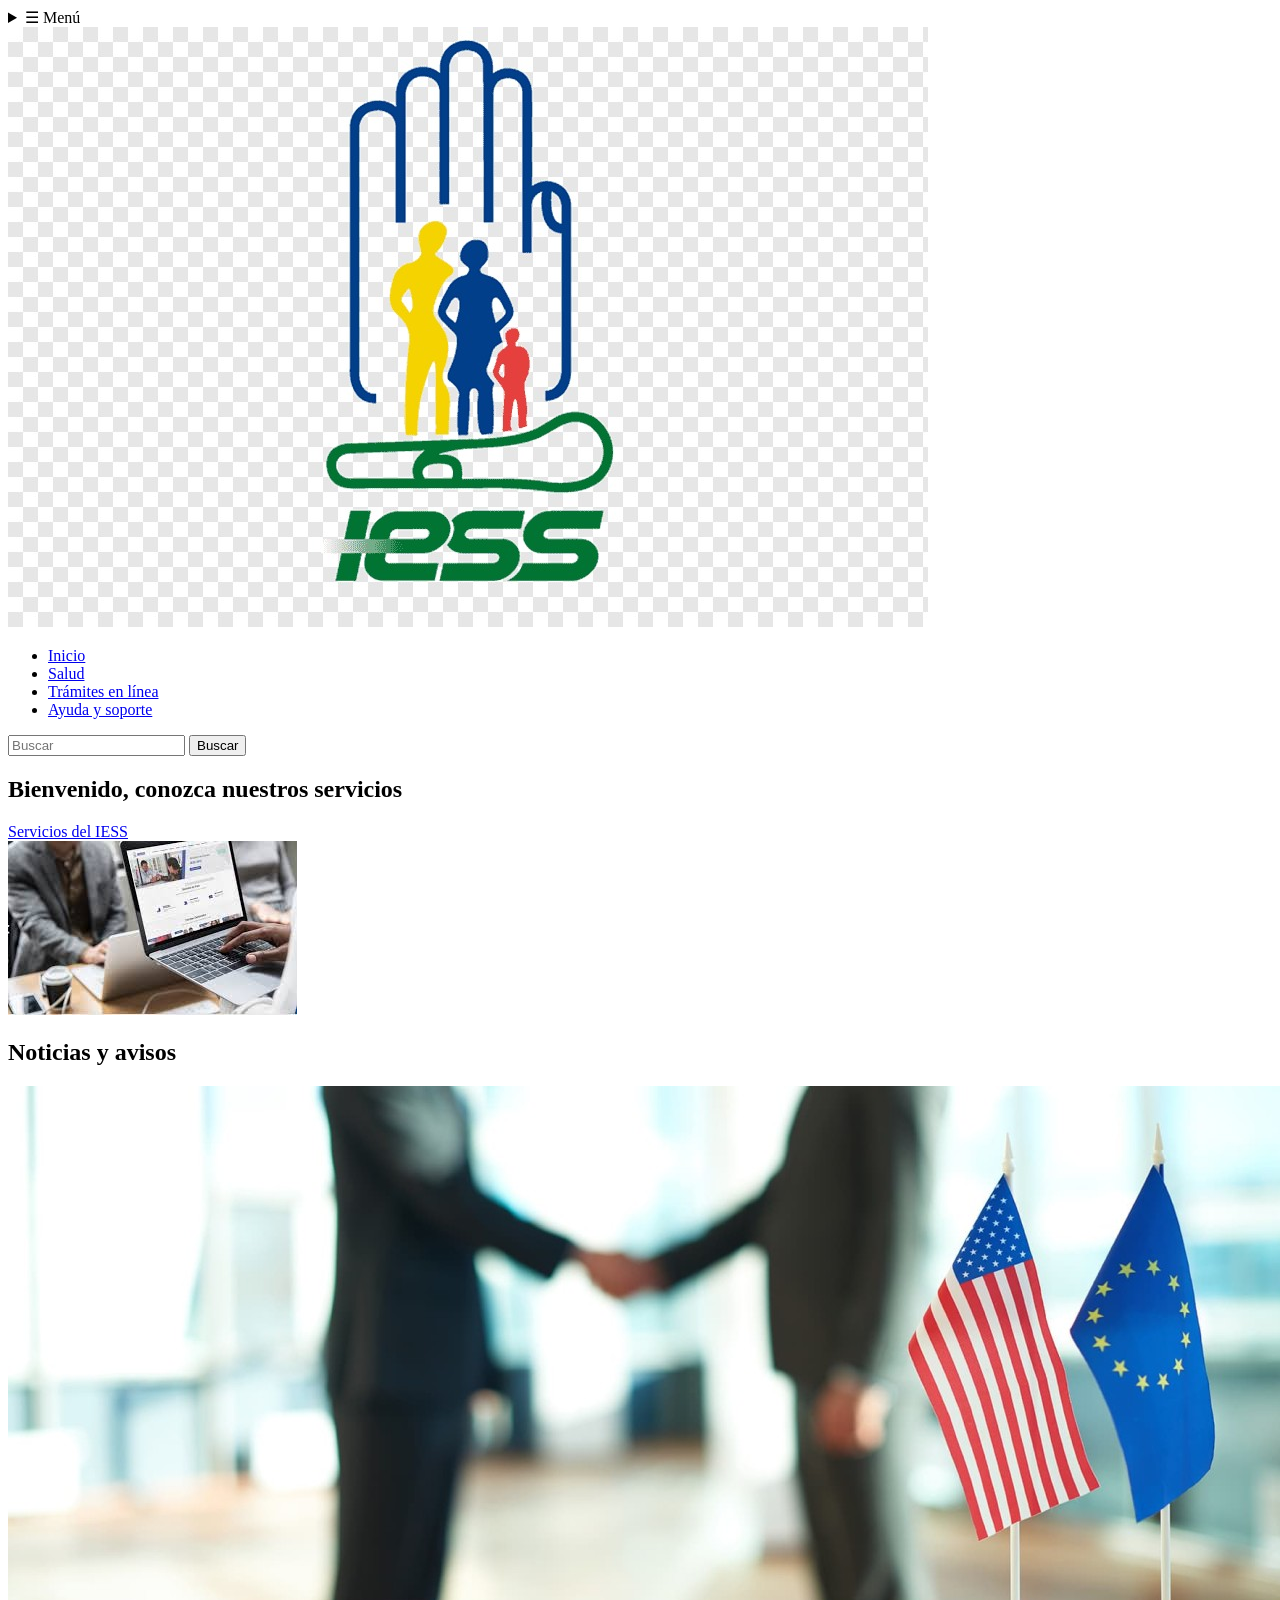
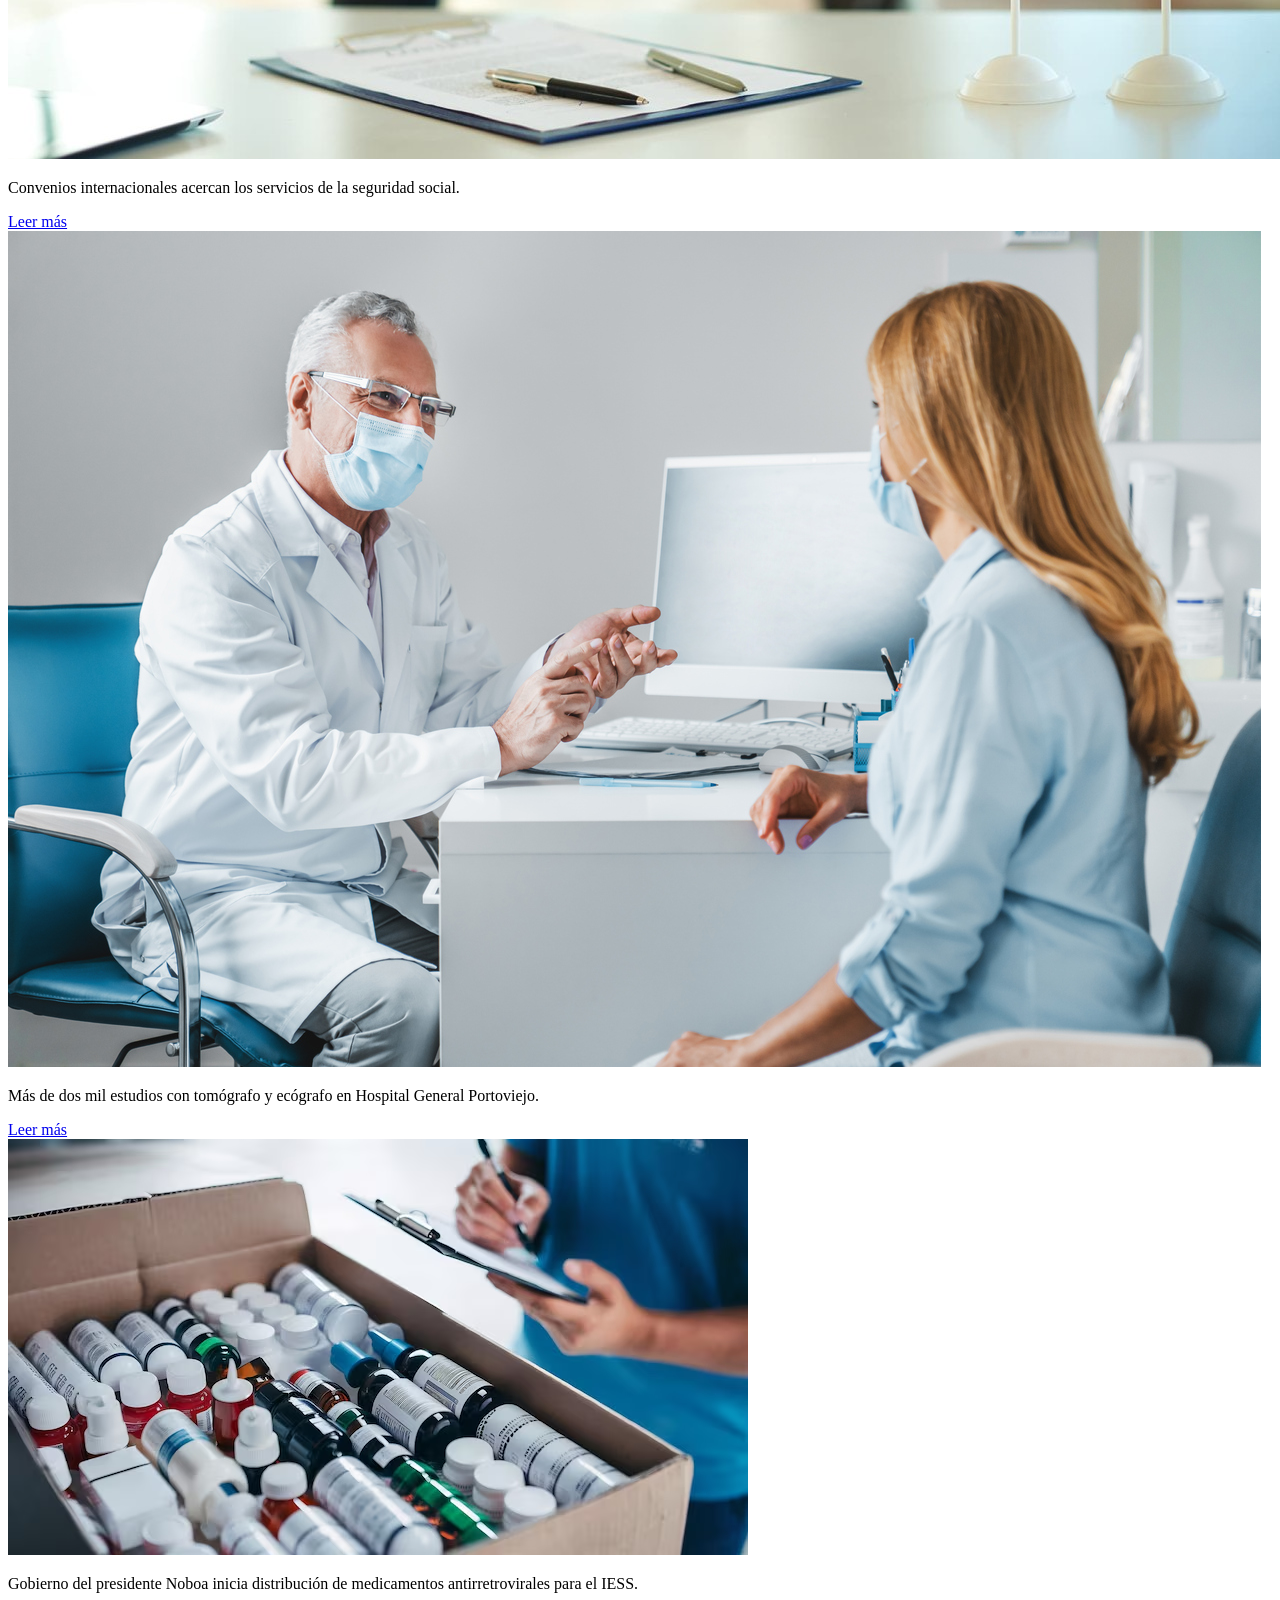
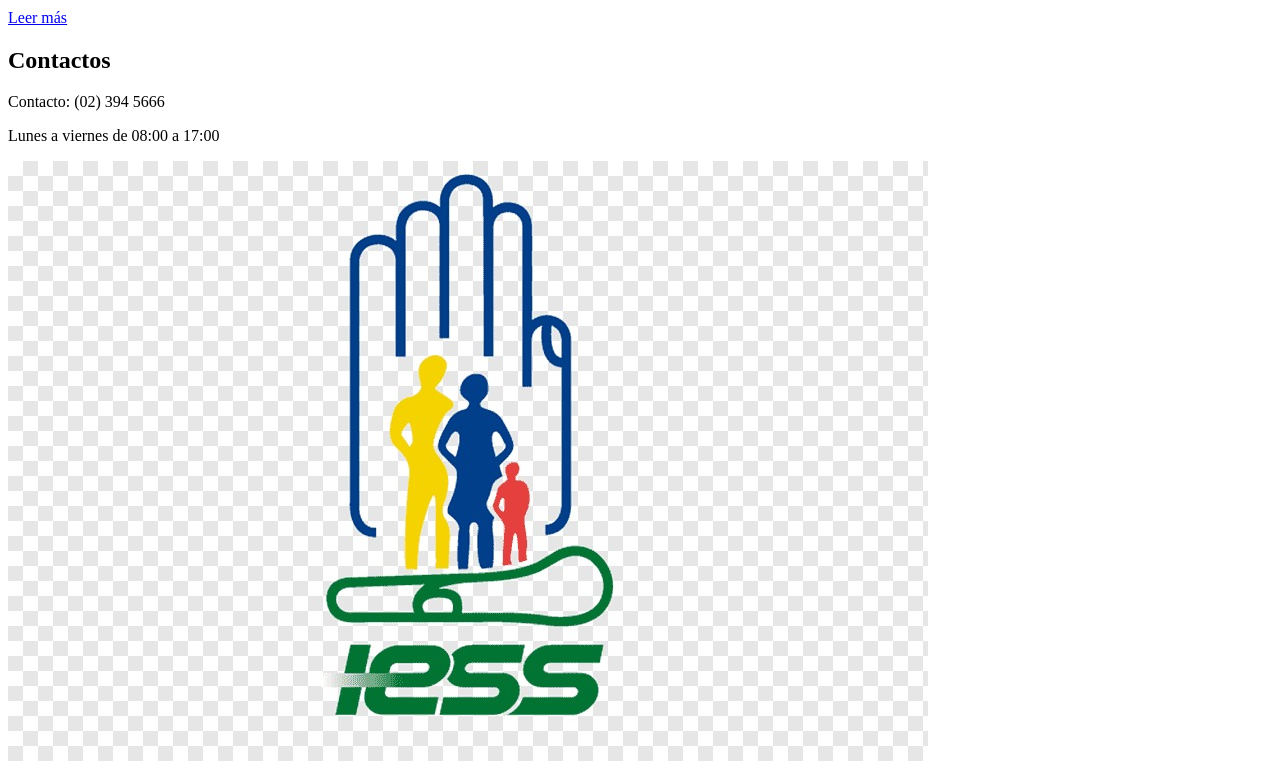
==== index.html @ 2da96fbd "Creación y cambio de nombre de la página salud Se completo la creación de la página de salud y adici" ====
<!DOCTYPE html>
<html lang="es">
<head>
  <meta charset="UTF-8">
  <title>Página de Inicio - IESS</title>
</head>
<body>

  <header>

    <details>
      <summary>☰ Menú</summary>
      <nav>
        <ul>
          <li><a href="./pages/afiliados.html">Afiliados</a></li>
          <li><a href="./pages/pensionistas.html">Pensionistas</a></li>
          <li><a href="./pages/empleadores.html">Empleadores</a></li>
          <li><a href="./pages/atencion-ciudadana.html">Atención ciudadana</a></li>
          <li><a href="./pages/noticias-y-avisos.html">Noticias y avisos</a></li>
          <li><a href="./pages/consultas.html">Consultas</a></li>
          <li><a href="./pages/contacto.html">Contacto</a></li>
        </ul>
      </nav>
    </details>

    <img src="./img/05_logo.jpeg" alt="Logo IESS">

    <nav>
      <ul>
        <li><a href="./index.html">Inicio</a></li>
        <li><a href="./pages/marielenavasquez-salud.html">Salud</a></li>
        <li><a href="./pages/tramites-en-linea.html">Trámites en línea</a></li>
        <li><a href="./pages/ayuda-y-soporte.html">Ayuda y soporte</a></li>
      </ul>
    </nav>

    <form action="#" method="get">
      <input type="search" placeholder="Buscar">
      <button type="submit">Buscar</button>
    </form>

  </header>

  <main>

    <section>
      <div>
        <h1>Bienvenido, conozca nuestros servicios</h1>
        <a href="#">Servicios del IESS</a>
      </div>

      <div>
        <img src="./img/01_banner_principal.jpeg"
             alt="Persona utilizando laptop para servicios en línea">
      </div>
    </section>

    <section>

      <h2>Noticias y avisos</h2>

      <article>
        <img src="./img/02_noticia_convenios.jpeg"
             alt="Convenios internacionales">

        <p>
          Convenios internacionales acercan los servicios de la seguridad social.
        </p>

        <a href="#">Leer más</a>
      </article>

      <article>
        <img src="./img/03_noticia_hospital.jpeg"
             alt="Estudios con tomógrafo y ecógrafo en Hospital General Portoviejo">

        <p>
          Más de dos mil estudios con tomógrafo y ecógrafo en Hospital General Portoviejo.
        </p>

        <a href="#">Leer más</a>
      </article>

      <article>
        <img src="./img/04_noticia_medicamentos.avif"
             alt="Distribución de medicamentos antirretrovirales">

        <p>
          Gobierno del presidente Noboa inicia distribución de medicamentos antirretrovirales para el IESS.
        </p>

        <a href="#">Leer más</a>
      </article>

    </section>

    <section>

      <h2>Contactos</h2>

      <div>
        <p>Contacto: (02) 394 5666</p>
        <p>Lunes a viernes de 08:00 a 17:00</p>
      </div>

    </section>

  </main>

  <footer>

    <img src="./img/05_logo.jpeg" alt="Logo IESS">

  </footer>

</body>
</html>
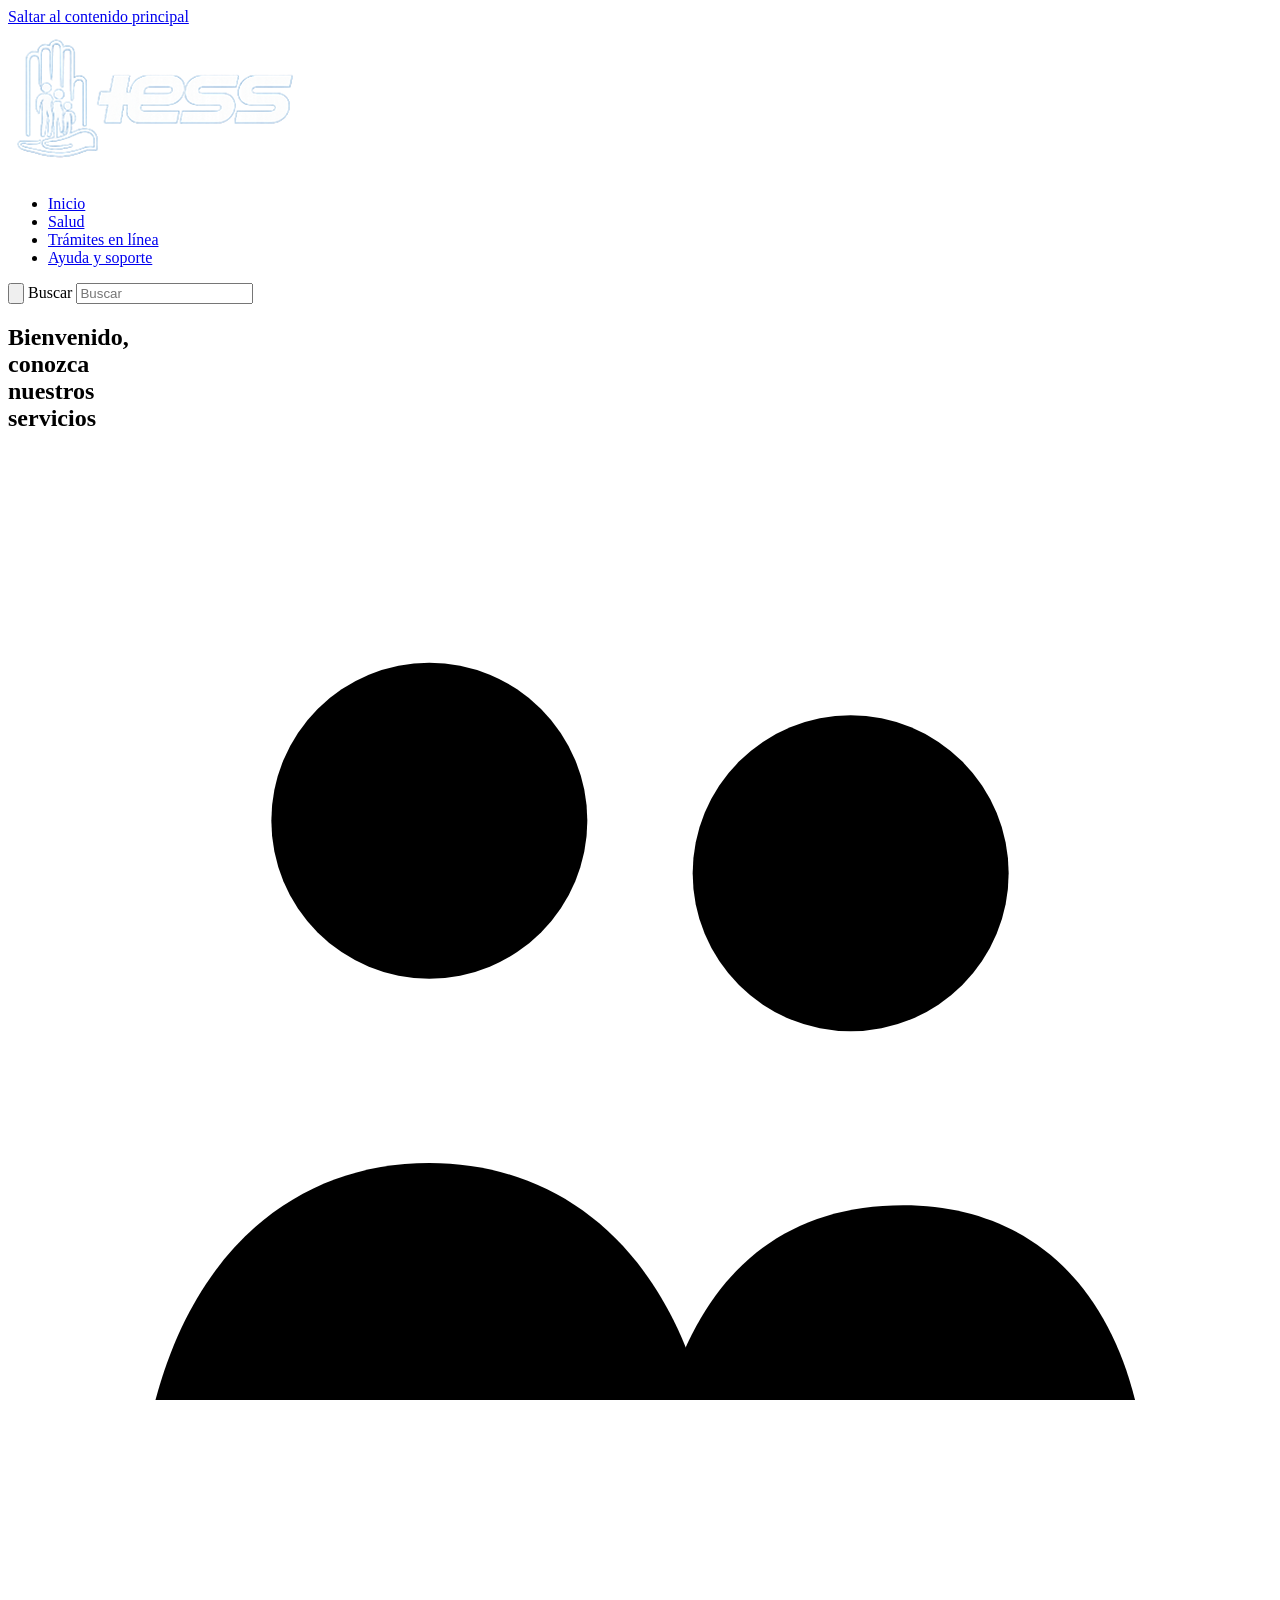
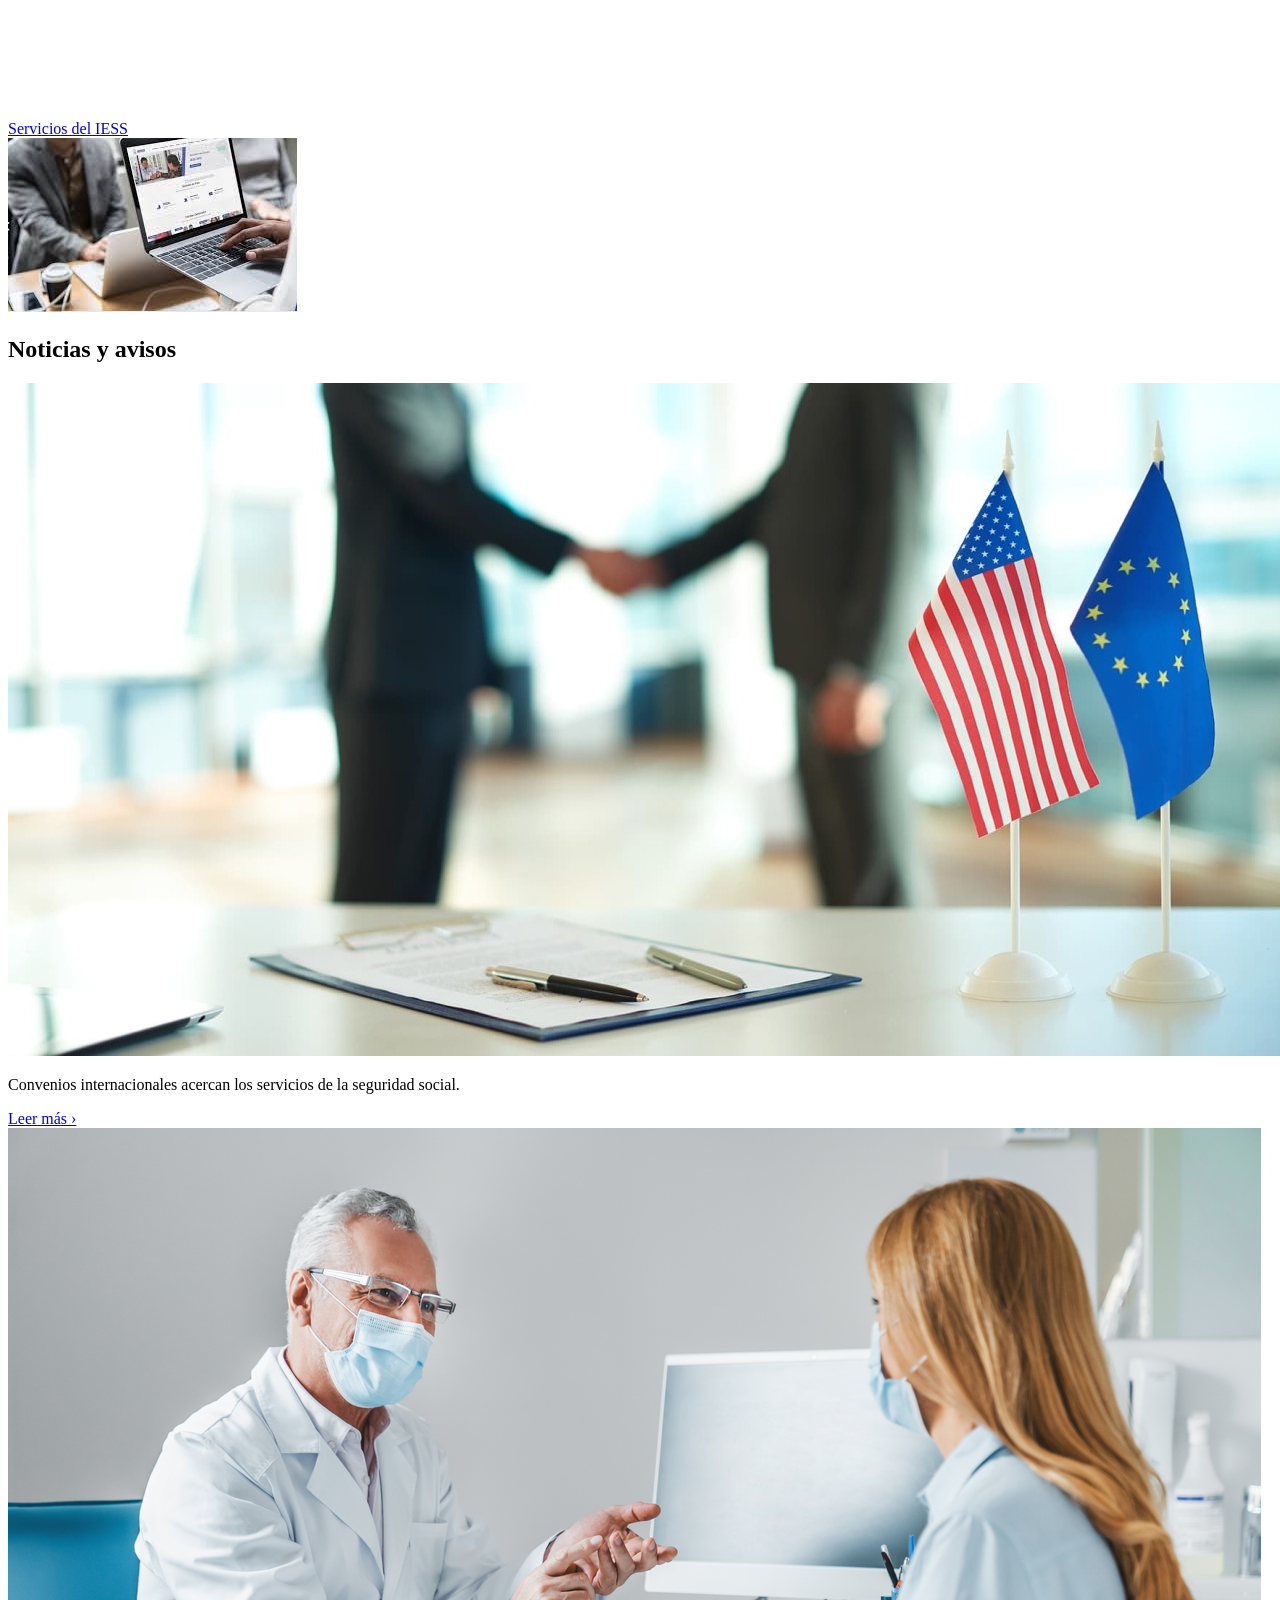
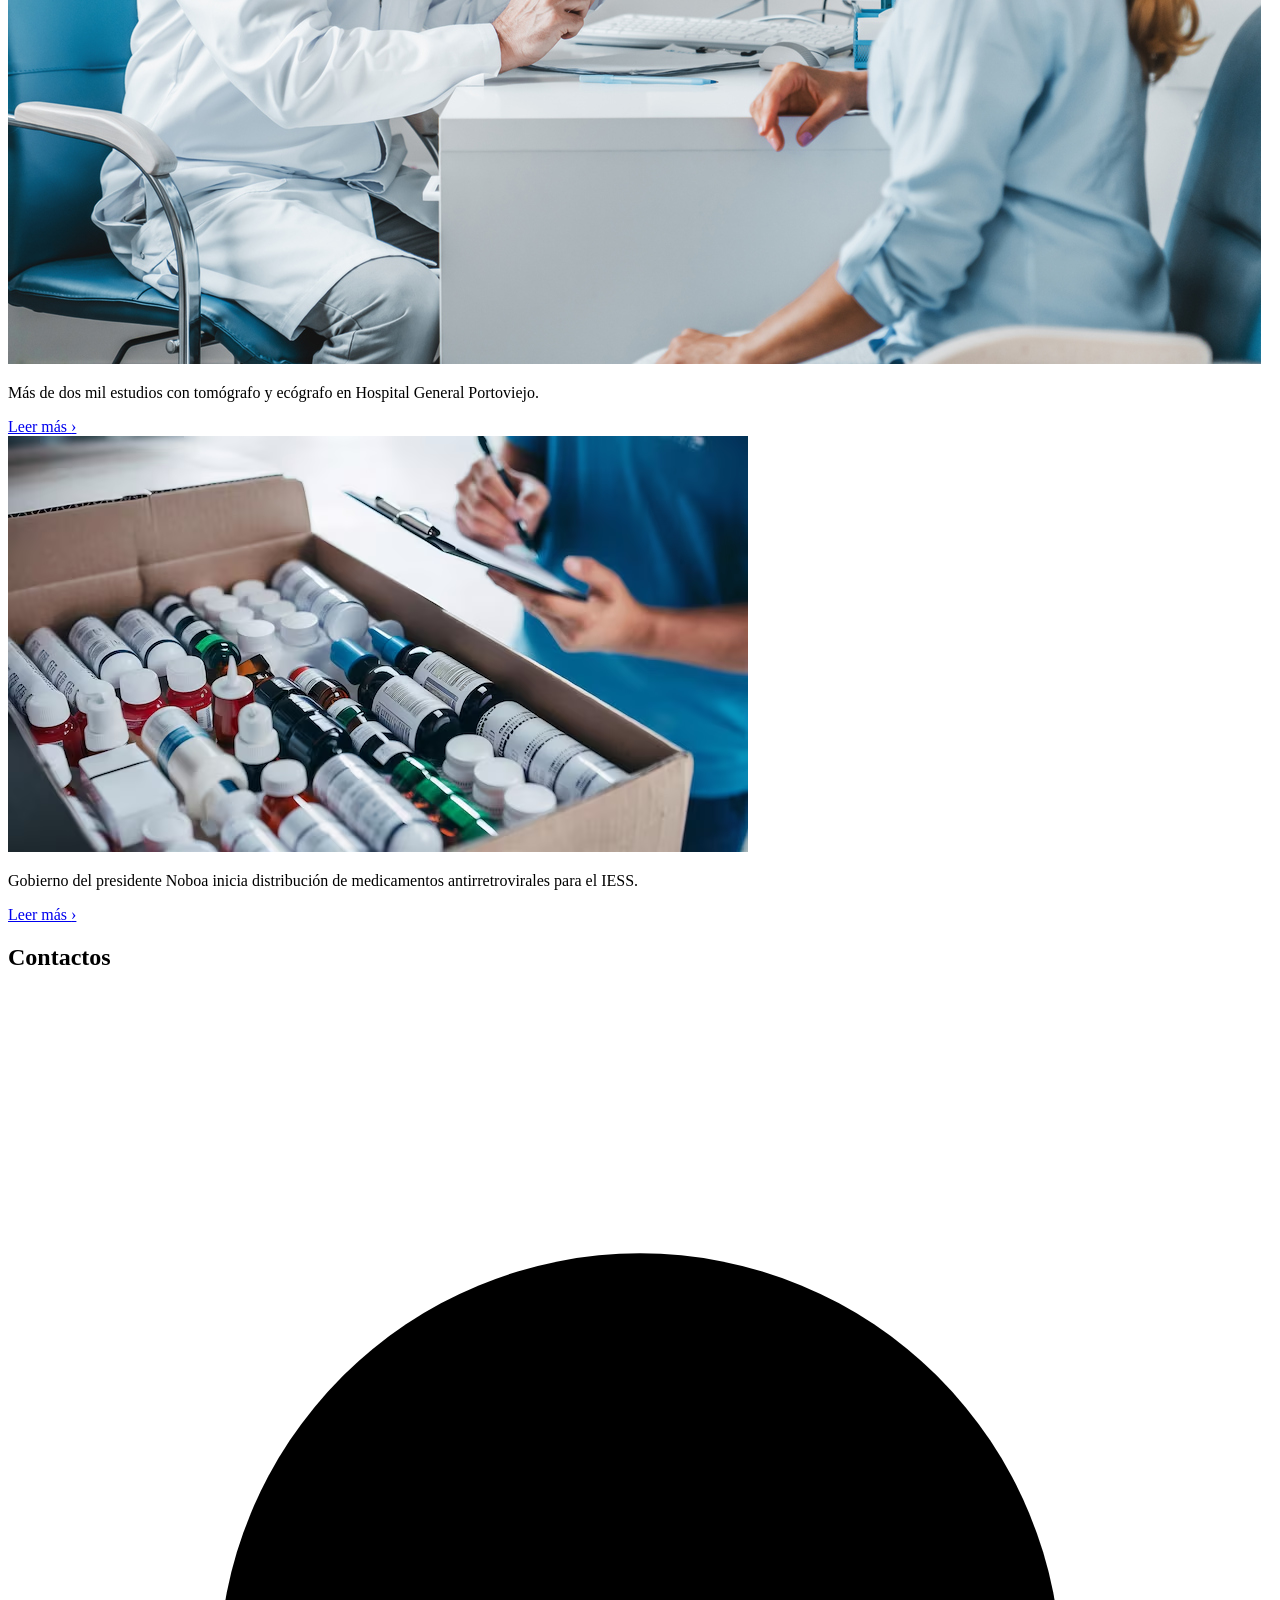
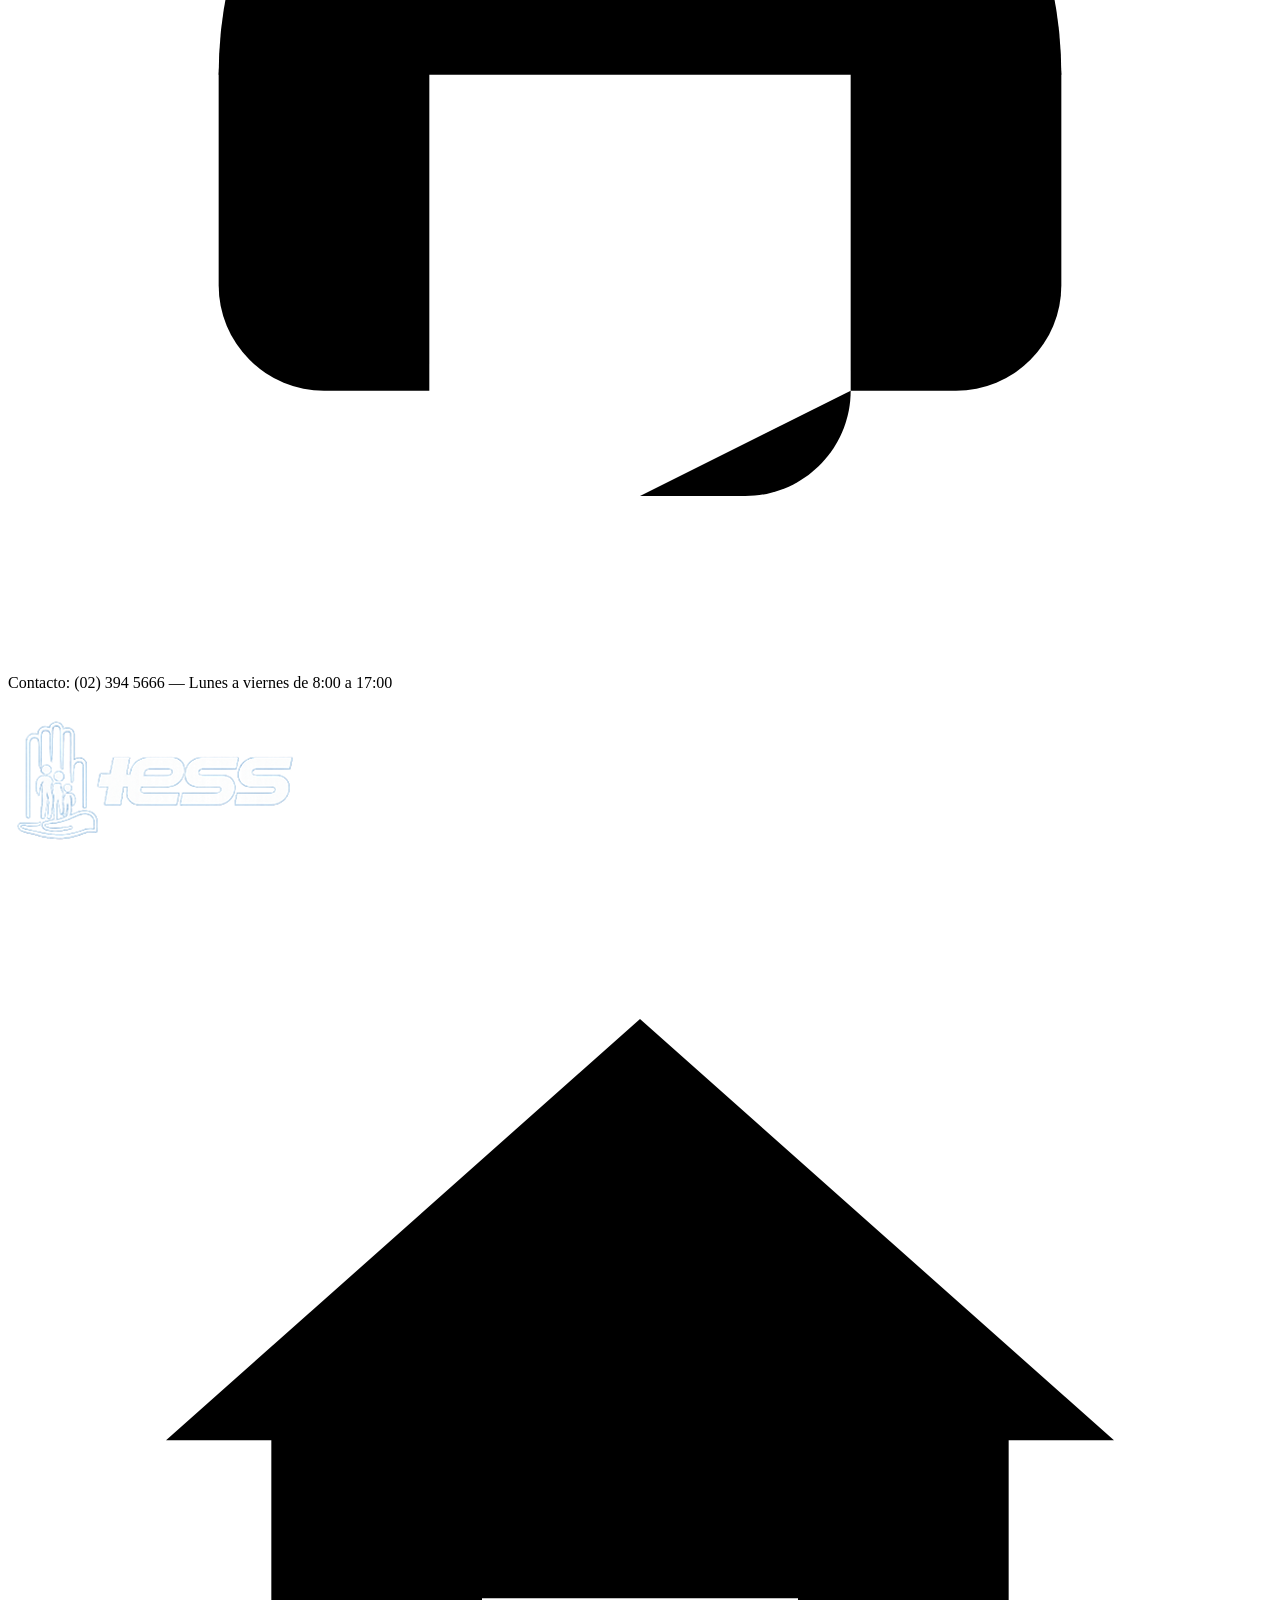
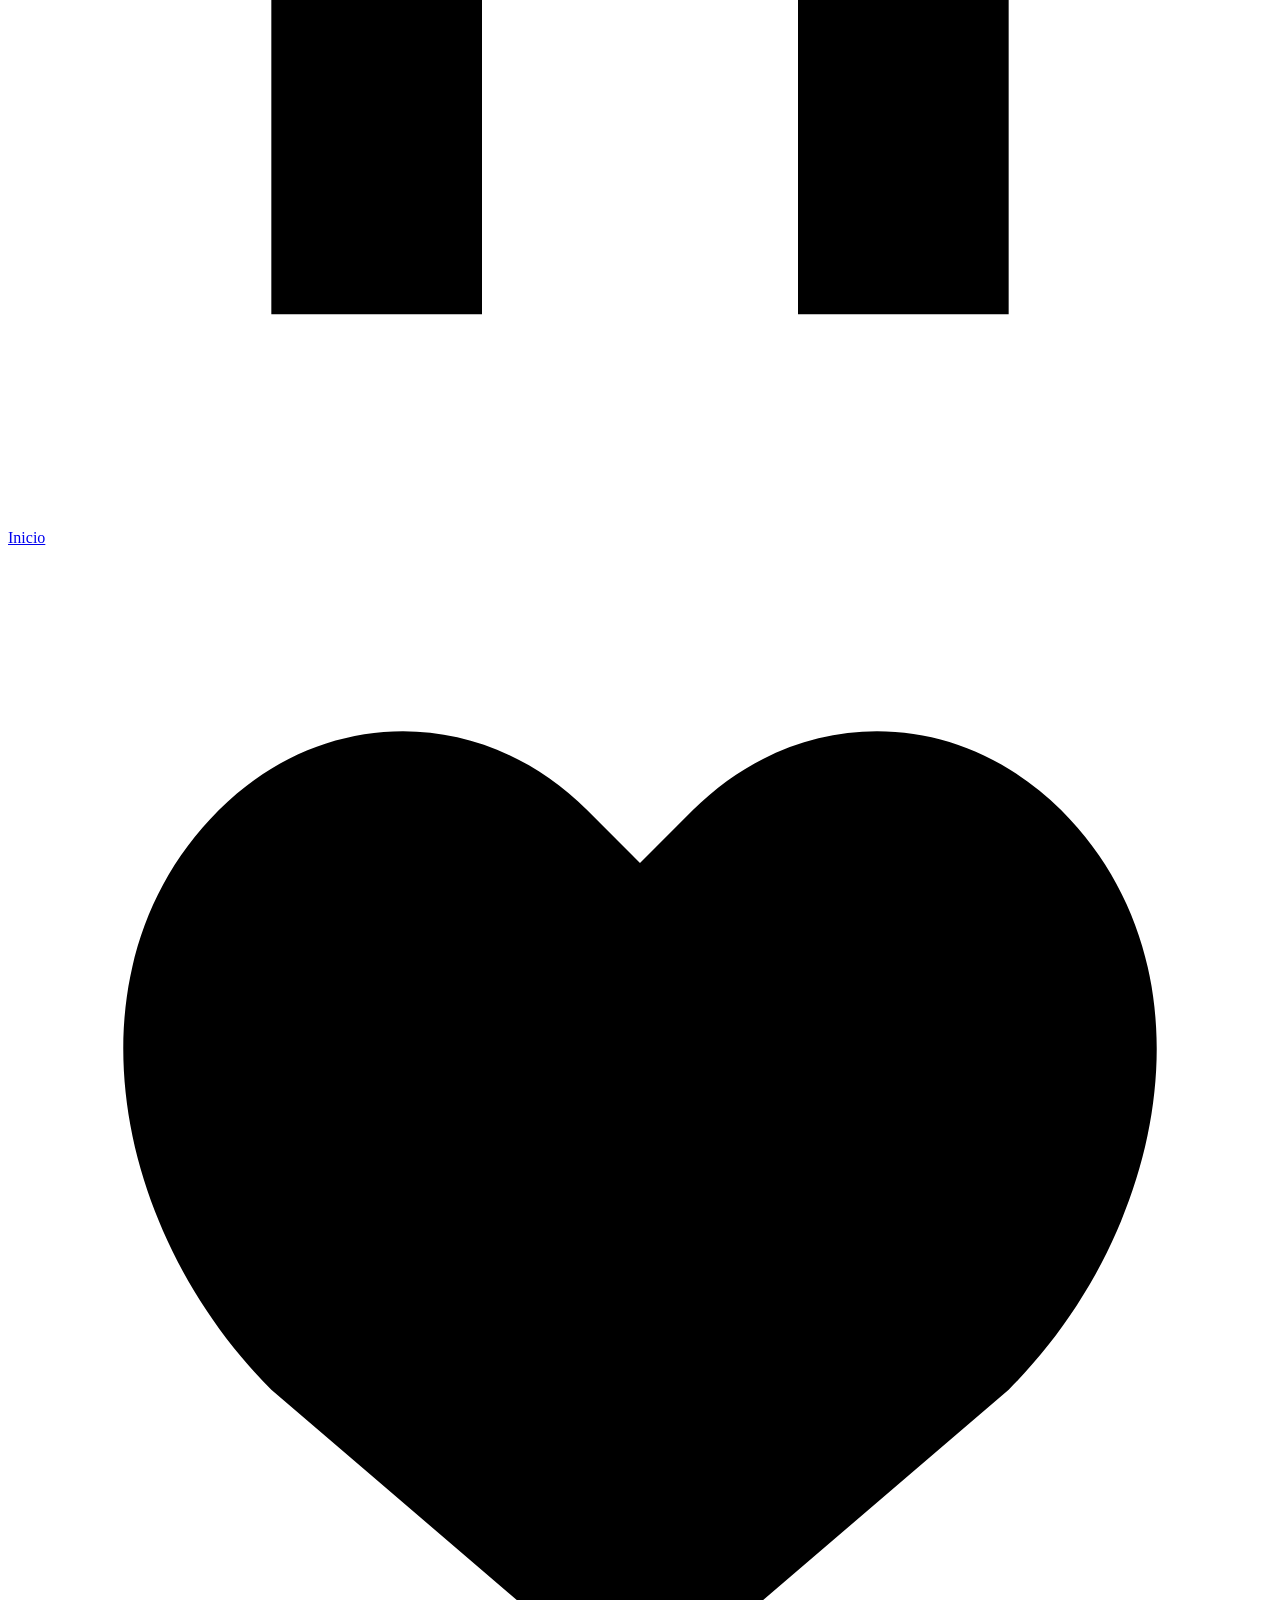
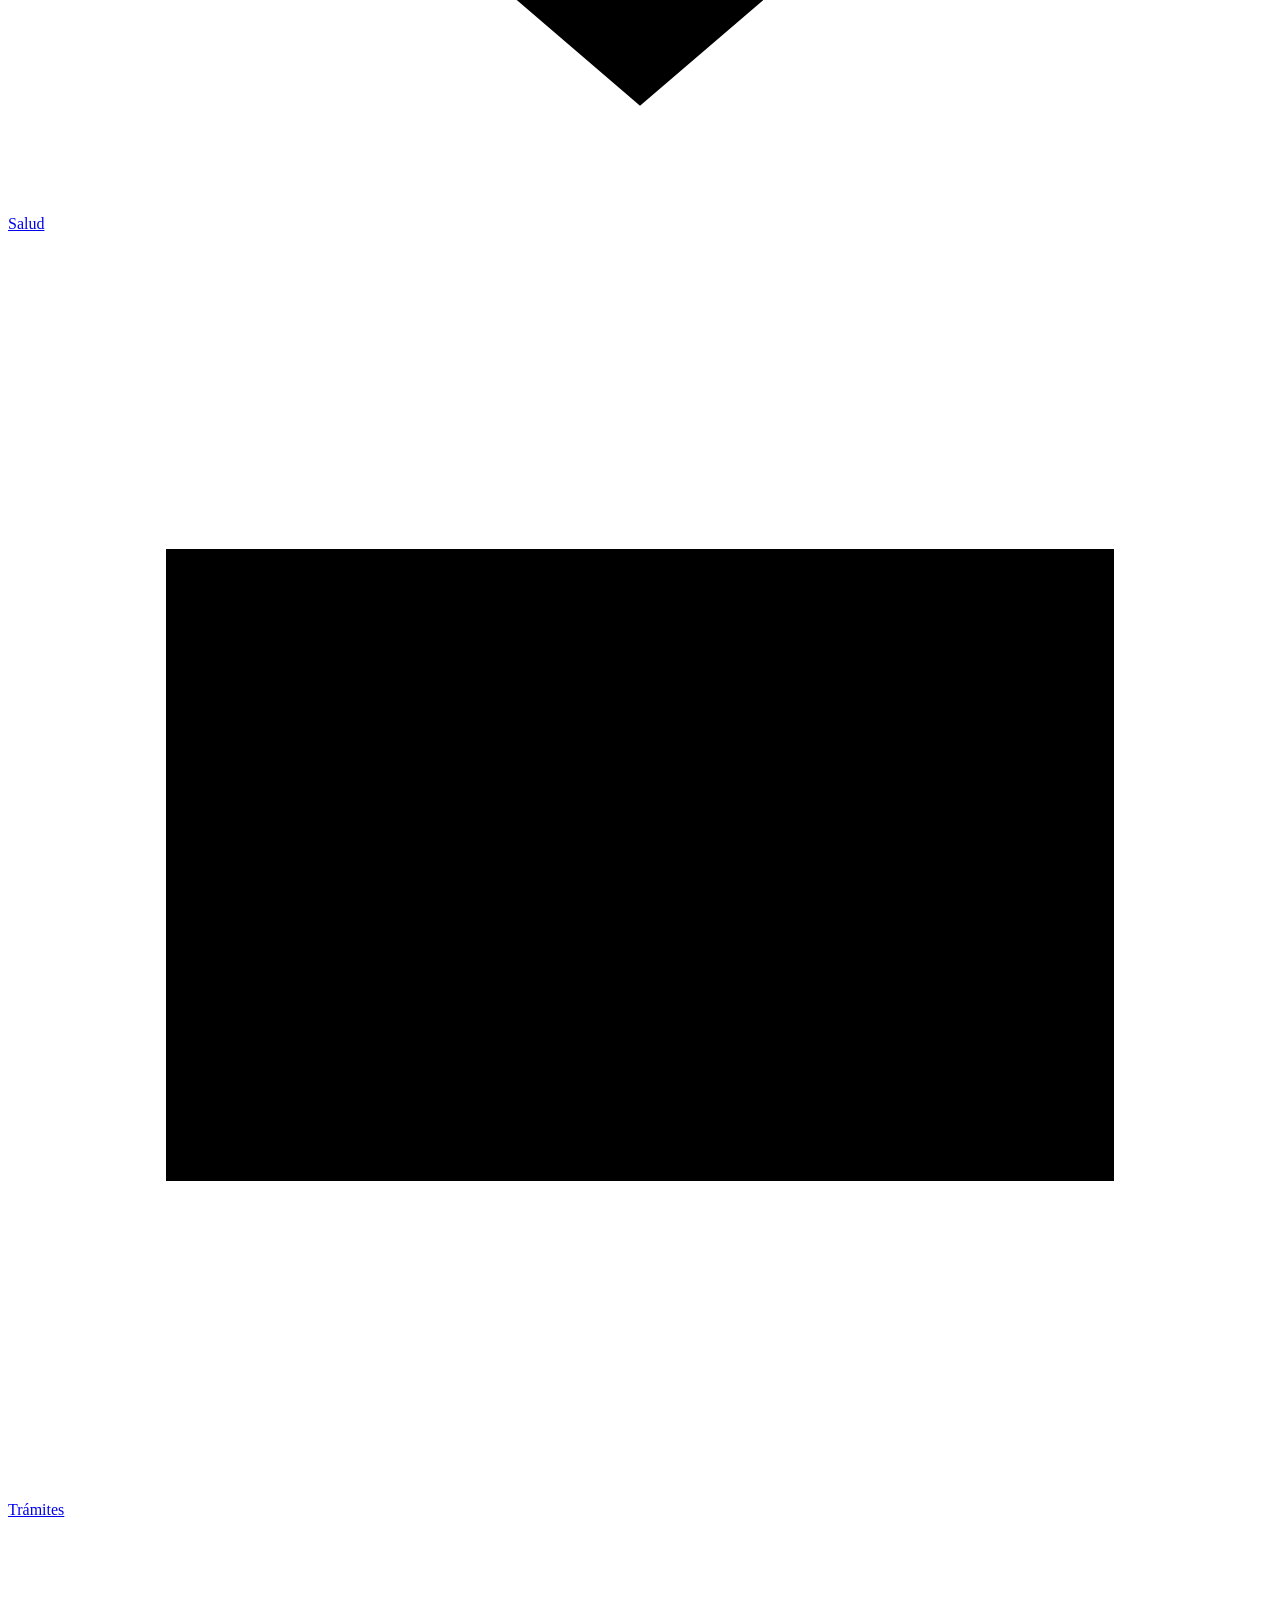
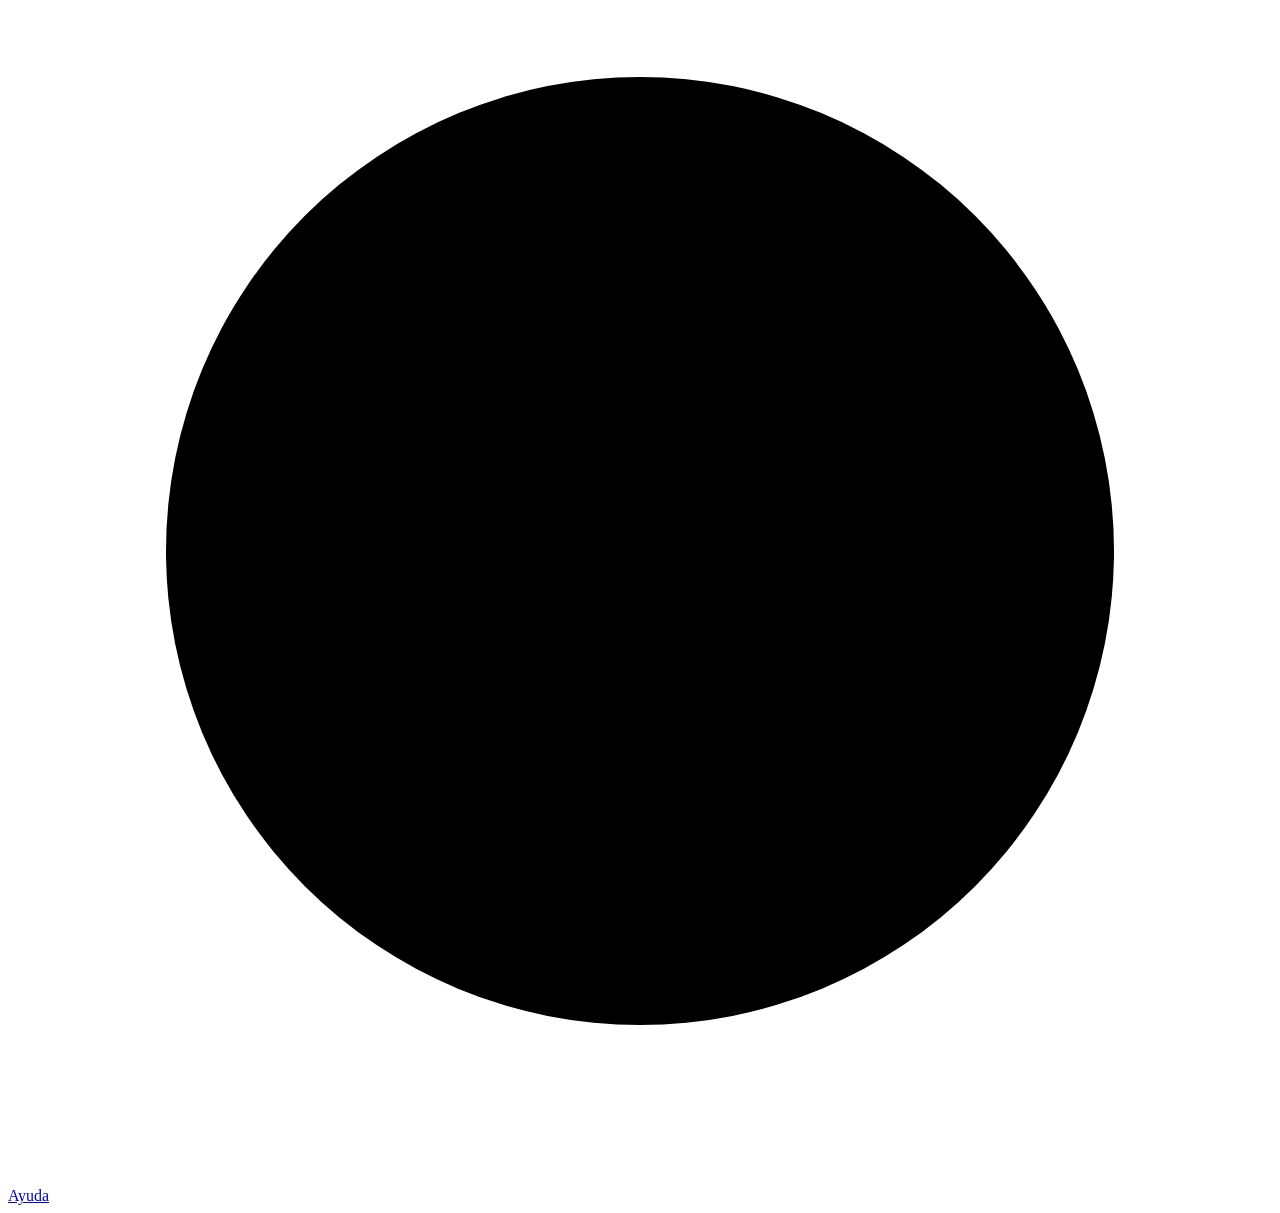
==== commit 8ca488fb: "Erick indexhtml" ====
--- a/index.html
+++ b/index.html
@@ -2,116 +2,424 @@
 <html lang="es">
 <head>
   <meta charset="UTF-8">
-  <title>Página de Inicio - IESS</title>
+
+  <meta
+    name="viewport"
+    content="width=device-width, initial-scale=1.0"
+  >
+
+  <meta
+    name="description"
+    content="Portal principal del IESS con servicios, noticias y canales de contacto."
+  >
+
+  <meta
+    name="author"
+    content="Erick Moreno, Jorge Rueda y Marielena Vásquez"
+  >
+
+  <title>Página de inicio | IESS</title>
+
+  <link rel="preconnect" href="https://fonts.googleapis.com">
+
+  <link
+    rel="preconnect"
+    href="https://fonts.gstatic.com"
+    crossorigin
+  >
+
+  <link
+    href="https://fonts.googleapis.com/css2?family=Open+Sans:wght@400;600;700&display=swap"
+    rel="stylesheet"
+  >
+
+  <link rel="stylesheet" href="./css/styles.css">
 </head>
+
 <body>
 
-  <header>
-
-    <details>
-      <summary>☰ Menú</summary>
-      <nav>
+  <a class="skip-link" href="#contenido">
+    Saltar al contenido principal
+  </a>
+
+  <div class="page-shell">
+
+    <!-- =====================================
+         ENCABEZADO
+    ====================================== -->
+
+    <header class="site-header">
+
+      <a
+        class="brand"
+        href="./index.html"
+        aria-label="Ir a la página de inicio"
+      >
+        <img
+          src="./img/Iess.png"
+          alt="Logo del IESS"
+        >
+      </a>
+
+      <nav
+        class="desktop-nav"
+        aria-label="Navegación principal"
+      >
         <ul>
-          <li><a href="./pages/afiliados.html">Afiliados</a></li>
-          <li><a href="./pages/pensionistas.html">Pensionistas</a></li>
-          <li><a href="./pages/empleadores.html">Empleadores</a></li>
-          <li><a href="./pages/atencion-ciudadana.html">Atención ciudadana</a></li>
-          <li><a href="./pages/noticias-y-avisos.html">Noticias y avisos</a></li>
-          <li><a href="./pages/consultas.html">Consultas</a></li>
-          <li><a href="./pages/contacto.html">Contacto</a></li>
+
+          <li>
+            <a
+              href="./index.html"
+              aria-current="page"
+            >
+              Inicio
+            </a>
+          </li>
+
+          <li>
+            <a href="./pages/marielenavasquez-salud.html">
+              Salud
+            </a>
+          </li>
+
+          <li>
+            <a href="./pages/tramites-en-linea.html">
+              Trámites en línea
+            </a>
+          </li>
+
+          <li>
+            <a href="./pages/ayuda-y-soporte.html">
+              Ayuda y soporte
+            </a>
+          </li>
+
         </ul>
       </nav>
-    </details>
-
-    <img src="./img/05_logo.jpeg" alt="Logo IESS">
-
-    <nav>
-      <ul>
-        <li><a href="./index.html">Inicio</a></li>
-        <li><a href="./pages/marielenavasquez-salud.html">Salud</a></li>
-        <li><a href="./pages/tramites-en-linea.html">Trámites en línea</a></li>
-        <li><a href="./pages/ayuda-y-soporte.html">Ayuda y soporte</a></li>
-      </ul>
-    </nav>
-
-    <form action="#" method="get">
-      <input type="search" placeholder="Buscar">
-      <button type="submit">Buscar</button>
-    </form>
-
-  </header>
-
-  <main>
-
-    <section>
-      <div>
-        <h1>Bienvenido, conozca nuestros servicios</h1>
-        <a href="#">Servicios del IESS</a>
+
+      <!-- BUSCADOR DEL ENCABEZADO -->
+
+      <form
+        class="header-search"
+        role="search"
+        action="#"
+        method="get"
+      >
+
+        <button
+          type="submit"
+          aria-label="Realizar búsqueda"
+        >
+          <svg viewBox="0 0 24 24" aria-hidden="true">
+            <circle cx="11" cy="11" r="7"></circle>
+            <path d="m20 20-4-4"></path>
+          </svg>
+        </button>
+
+        <label
+          class="visually-hidden"
+          for="busqueda"
+        >
+          Buscar
+        </label>
+
+        <input
+          type="search"
+          id="busqueda"
+          name="busqueda"
+          placeholder="Buscar"
+          autocomplete="off"
+        >
+
+      </form>
+
+    </header>
+
+    <!-- =====================================
+         CONTENIDO PRINCIPAL
+    ====================================== -->
+
+    <main id="contenido">
+
+      <!-- PORTADA -->
+
+      <section class="hero-section">
+
+        <div class="hero-content">
+
+          <h1>
+            Bienvenido,<br>
+            conozca<br>
+            nuestros<br>
+            servicios
+          </h1>
+
+          <a
+            class="hero-button"
+            href="./pages/tramites-en-linea.html"
+          >
+            <svg viewBox="0 0 24 24" aria-hidden="true">
+
+              <circle cx="8" cy="7" r="3"></circle>
+
+              <circle cx="16" cy="8" r="3"></circle>
+
+              <path
+                d="M2.8 18c.8-3 2.8-4.5 5.2-4.5s4.4 1.5 5.2 4.5"
+              ></path>
+
+              <path
+                d="M12.5 18c.7-2.4 2.2-3.7 4.5-3.7 2.2 0 3.8 1.3 4.4 3.7"
+              ></path>
+
+            </svg>
+
+            <span>
+              Servicios del IESS
+            </span>
+          </a>
+
+        </div>
+
+        <div class="hero-image">
+
+          <img
+            src="./img/01_banner_principal.jpeg"
+            alt="Persona consultando los servicios digitales del IESS"
+          >
+
+        </div>
+
+      </section>
+
+      <div
+        class="section-divider"
+        aria-hidden="true"
+      ></div>
+
+      <!-- =====================================
+           NOTICIAS
+      ====================================== -->
+
+      <section
+        class="news-section"
+        aria-labelledby="news-title"
+      >
+
+        <h2 id="news-title">
+          Noticias y avisos
+        </h2>
+
+        <div class="news-grid">
+
+          <!-- NOTICIA 1 -->
+
+          <article class="news-card">
+
+            <img
+              src="./img/02_noticia_convenios.jpeg"
+              alt="Convenios internacionales"
+            >
+
+            <p>
+              Convenios internacionales acercan los servicios
+              de la seguridad social.
+            </p>
+
+            <a href="#">
+              Leer más
+
+              <span aria-hidden="true">
+                ›
+              </span>
+            </a>
+
+          </article>
+
+          <!-- NOTICIA 2 -->
+
+          <article class="news-card">
+
+            <img
+              src="./img/03_noticia_hospital.jpeg"
+              alt="Atención hospitalaria"
+            >
+
+            <p>
+              Más de dos mil estudios con tomógrafo y ecógrafo
+              en Hospital General Portoviejo.
+            </p>
+
+            <a href="#">
+              Leer más
+
+              <span aria-hidden="true">
+                ›
+              </span>
+            </a>
+
+          </article>
+
+          <!-- NOTICIA 3 -->
+
+          <article class="news-card">
+
+            <img
+              src="./img/04_noticia_medicamentos.avif"
+              alt="Distribución de medicamentos"
+            >
+
+            <p>
+              Gobierno del presidente Noboa inicia distribución
+              de medicamentos antirretrovirales para el IESS.
+            </p>
+
+            <a href="#">
+              Leer más
+
+              <span aria-hidden="true">
+                ›
+              </span>
+            </a>
+
+          </article>
+
+        </div>
+
+      </section>
+
+      <div
+        class="section-divider"
+        aria-hidden="true"
+      ></div>
+
+      <!-- =====================================
+           CONTACTOS
+      ====================================== -->
+
+      <section
+        class="contact-section"
+        aria-labelledby="contact-title"
+      >
+
+        <h2 id="contact-title">
+          Contactos
+        </h2>
+
+        <div class="contact-box">
+
+          <svg
+            viewBox="0 0 24 24"
+            aria-hidden="true"
+          >
+            <path d="M4 13a8 8 0 0 1 16 0"></path>
+
+            <path
+              d="M4 13v4a2 2 0 0 0 2 2h2v-8H6a2 2 0 0 0-2 2z"
+            ></path>
+
+            <path
+              d="M20 13v4a2 2 0 0 1-2 2h-2v-8h2a2 2 0 0 1 2 2z"
+            ></path>
+
+            <path d="M16 19c0 1.1-.9 2-2 2h-2"></path>
+          </svg>
+
+          <p>
+            Contacto: (02) 394 5666 — Lunes a viernes de 8:00 a 17:00
+          </p>
+
+        </div>
+
+      </section>
+
+    </main>
+
+    <!-- =====================================
+         PIE DE PÁGINA
+    ====================================== -->
+
+    <footer class="site-footer">
+
+      <div class="footer-brand">
+
+        <img
+          src="./img/Iess.png"
+          alt="Logo del IESS"
+        >
+
       </div>
 
-      <div>
-        <img src="./img/01_banner_principal.jpeg"
-             alt="Persona utilizando laptop para servicios en línea">
-      </div>
-    </section>
-
-    <section>
-
-      <h2>Noticias y avisos</h2>
-
-      <article>
-        <img src="./img/02_noticia_convenios.jpeg"
-             alt="Convenios internacionales">
-
-        <p>
-          Convenios internacionales acercan los servicios de la seguridad social.
-        </p>
-
-        <a href="#">Leer más</a>
-      </article>
-
-      <article>
-        <img src="./img/03_noticia_hospital.jpeg"
-             alt="Estudios con tomógrafo y ecógrafo en Hospital General Portoviejo">
-
-        <p>
-          Más de dos mil estudios con tomógrafo y ecógrafo en Hospital General Portoviejo.
-        </p>
-
-        <a href="#">Leer más</a>
-      </article>
-
-      <article>
-        <img src="./img/04_noticia_medicamentos.avif"
-             alt="Distribución de medicamentos antirretrovirales">
-
-        <p>
-          Gobierno del presidente Noboa inicia distribución de medicamentos antirretrovirales para el IESS.
-        </p>
-
-        <a href="#">Leer más</a>
-      </article>
-
-    </section>
-
-    <section>
-
-      <h2>Contactos</h2>
-
-      <div>
-        <p>Contacto: (02) 394 5666</p>
-        <p>Lunes a viernes de 08:00 a 17:00</p>
-      </div>
-
-    </section>
-
-  </main>
-
-  <footer>
-
-    <img src="./img/05_logo.jpeg" alt="Logo IESS">
-
-  </footer>
+    </footer>
+
+  </div>
+
+  <!-- =====================================
+       NAVEGACIÓN MÓVIL
+  ====================================== -->
+
+  <nav
+    class="mobile-nav"
+    aria-label="Navegación móvil"
+  >
+
+    <a
+      href="./index.html"
+      aria-current="page"
+    >
+      <svg viewBox="0 0 24 24" aria-hidden="true">
+        <path d="m3 11 9-8 9 8"></path>
+        <path d="M5 10v10h14V10M9 20v-6h6v6"></path>
+      </svg>
+
+      <span>
+        Inicio
+      </span>
+    </a>
+
+    <a href="./pages/marielenavasquez-salud.html">
+
+      <svg viewBox="0 0 24 24" aria-hidden="true">
+        <path d="M3 12h4l2-5 4 10 2-5h6"></path>
+
+        <path
+          d="M20 5c-2-2-5-2-7 0l-1 1-1-1C9 3 6 3 4 5c-3 3-2 8 1 11l7 6 7-6c3-3 4-8 1-11z"
+        ></path>
+      </svg>
+
+      <span>
+        Salud
+      </span>
+    </a>
+
+    <a href="./pages/tramites-en-linea.html">
+
+      <svg viewBox="0 0 24 24" aria-hidden="true">
+        <path d="M3 6h18v12H3z"></path>
+        <path d="M8 10h8M8 14h5"></path>
+      </svg>
+
+      <span>
+        Trámites
+      </span>
+    </a>
+
+    <a href="./pages/ayuda-y-soporte.html">
+
+      <svg viewBox="0 0 24 24" aria-hidden="true">
+        <circle cx="12" cy="12" r="9"></circle>
+
+        <path
+          d="M9.7 9a2.4 2.4 0 1 1 3.5 2.1c-.8.4-1.2 1-1.2 1.9M12 17h.01"
+        ></path>
+      </svg>
+
+      <span>
+        Ayuda
+      </span>
+    </a>
+
+  </nav>
 
 </body>
 </html>
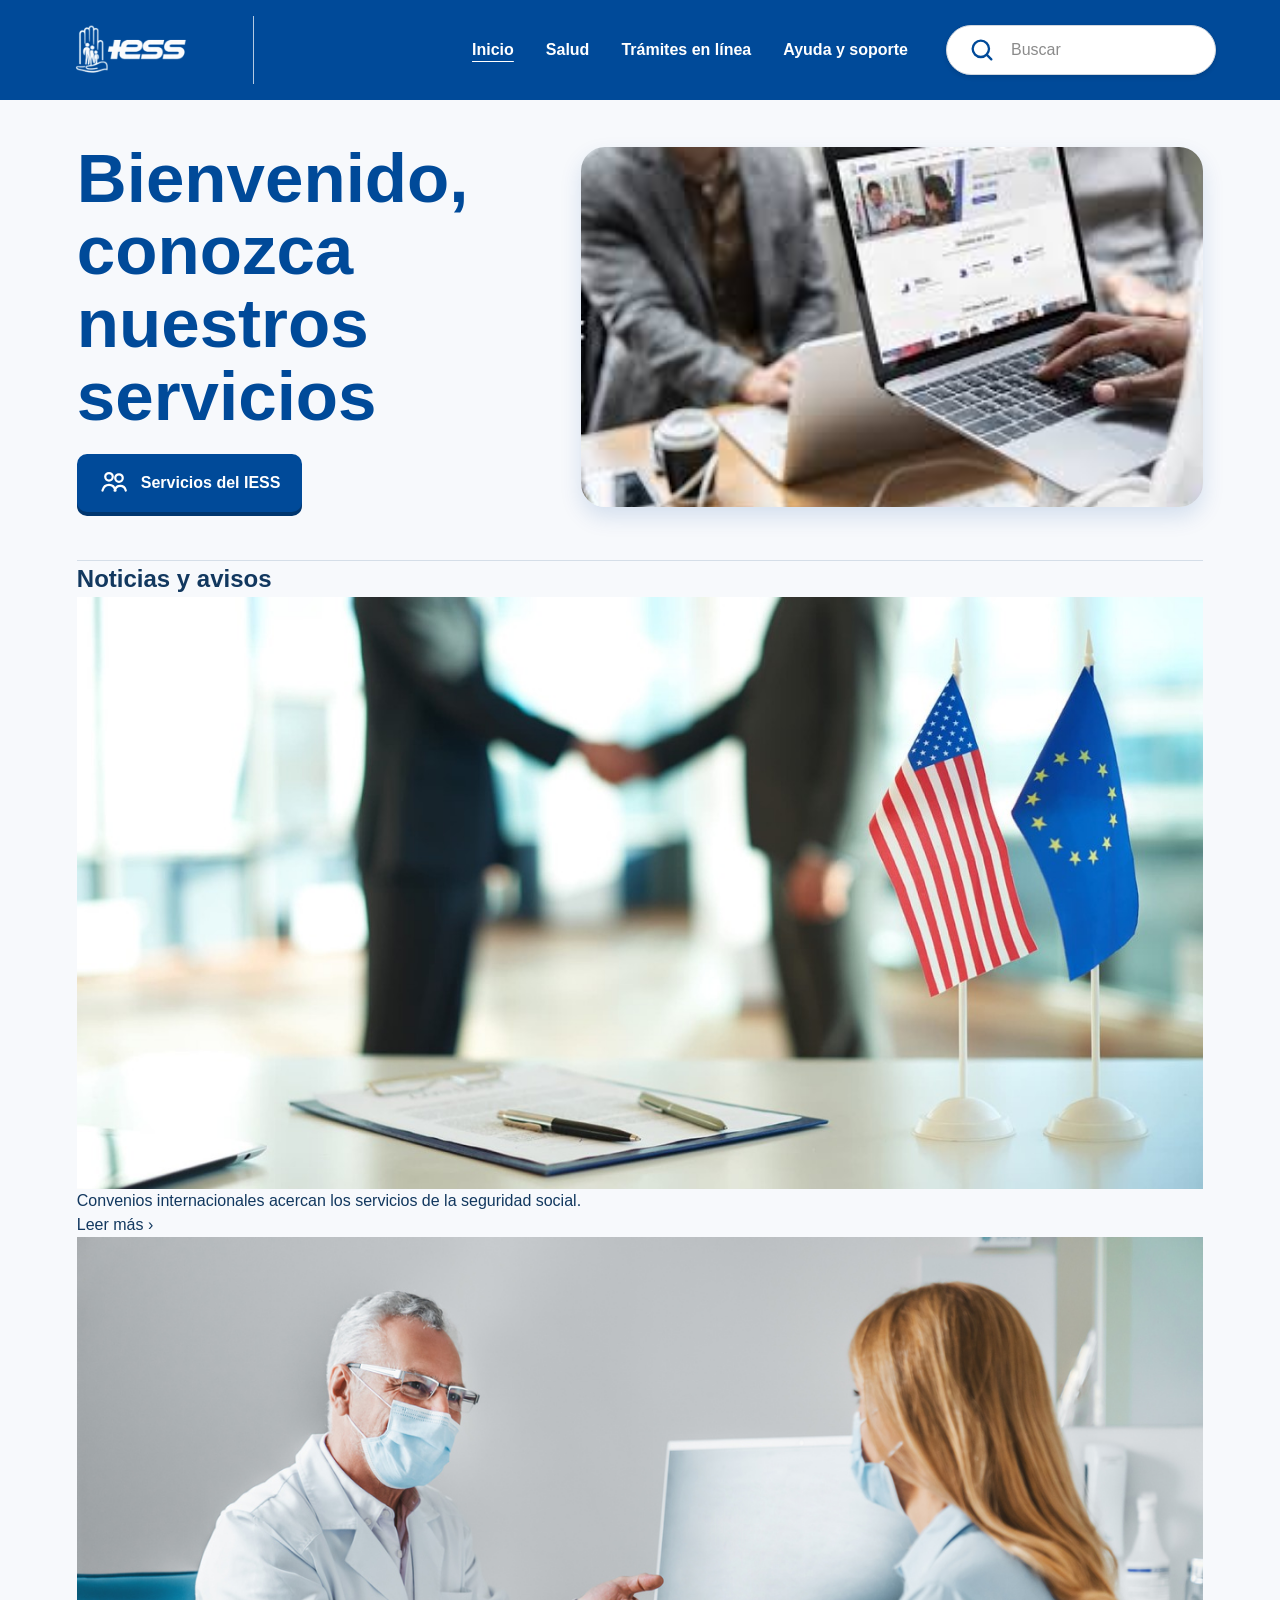
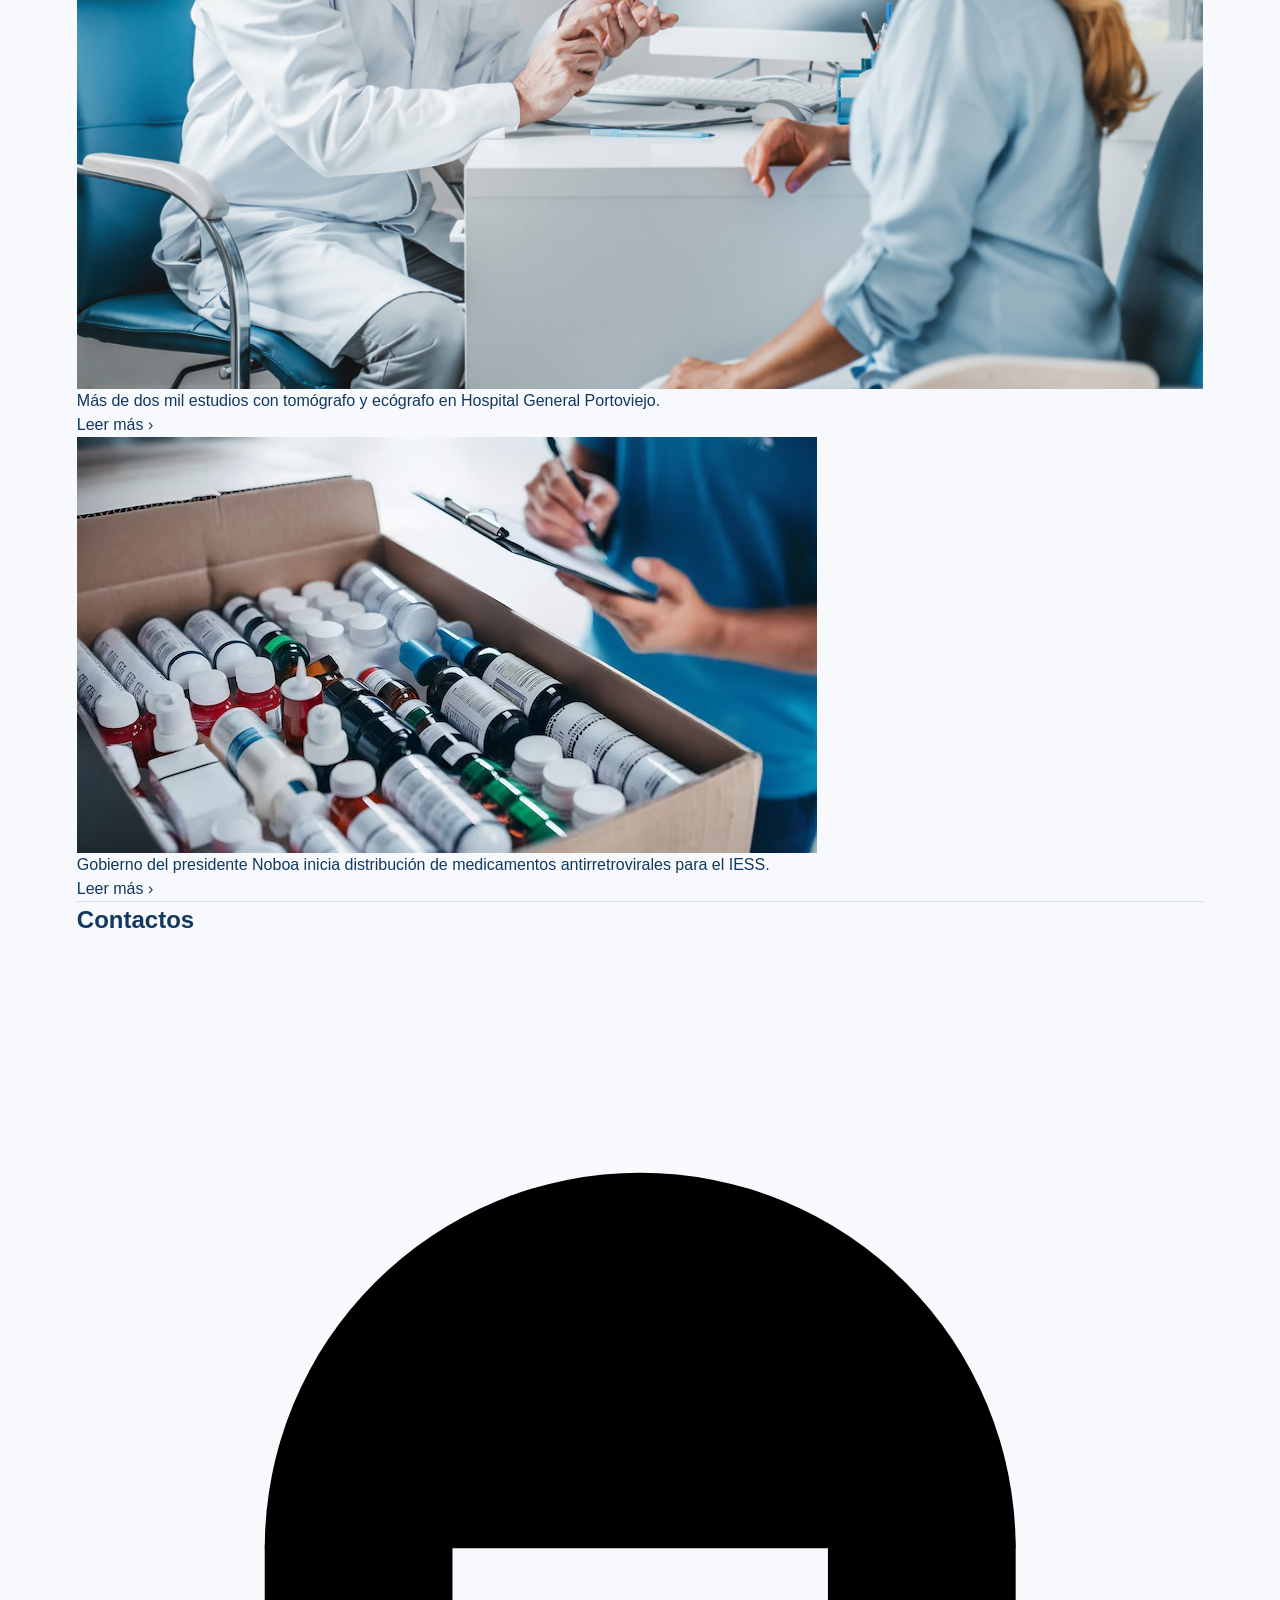
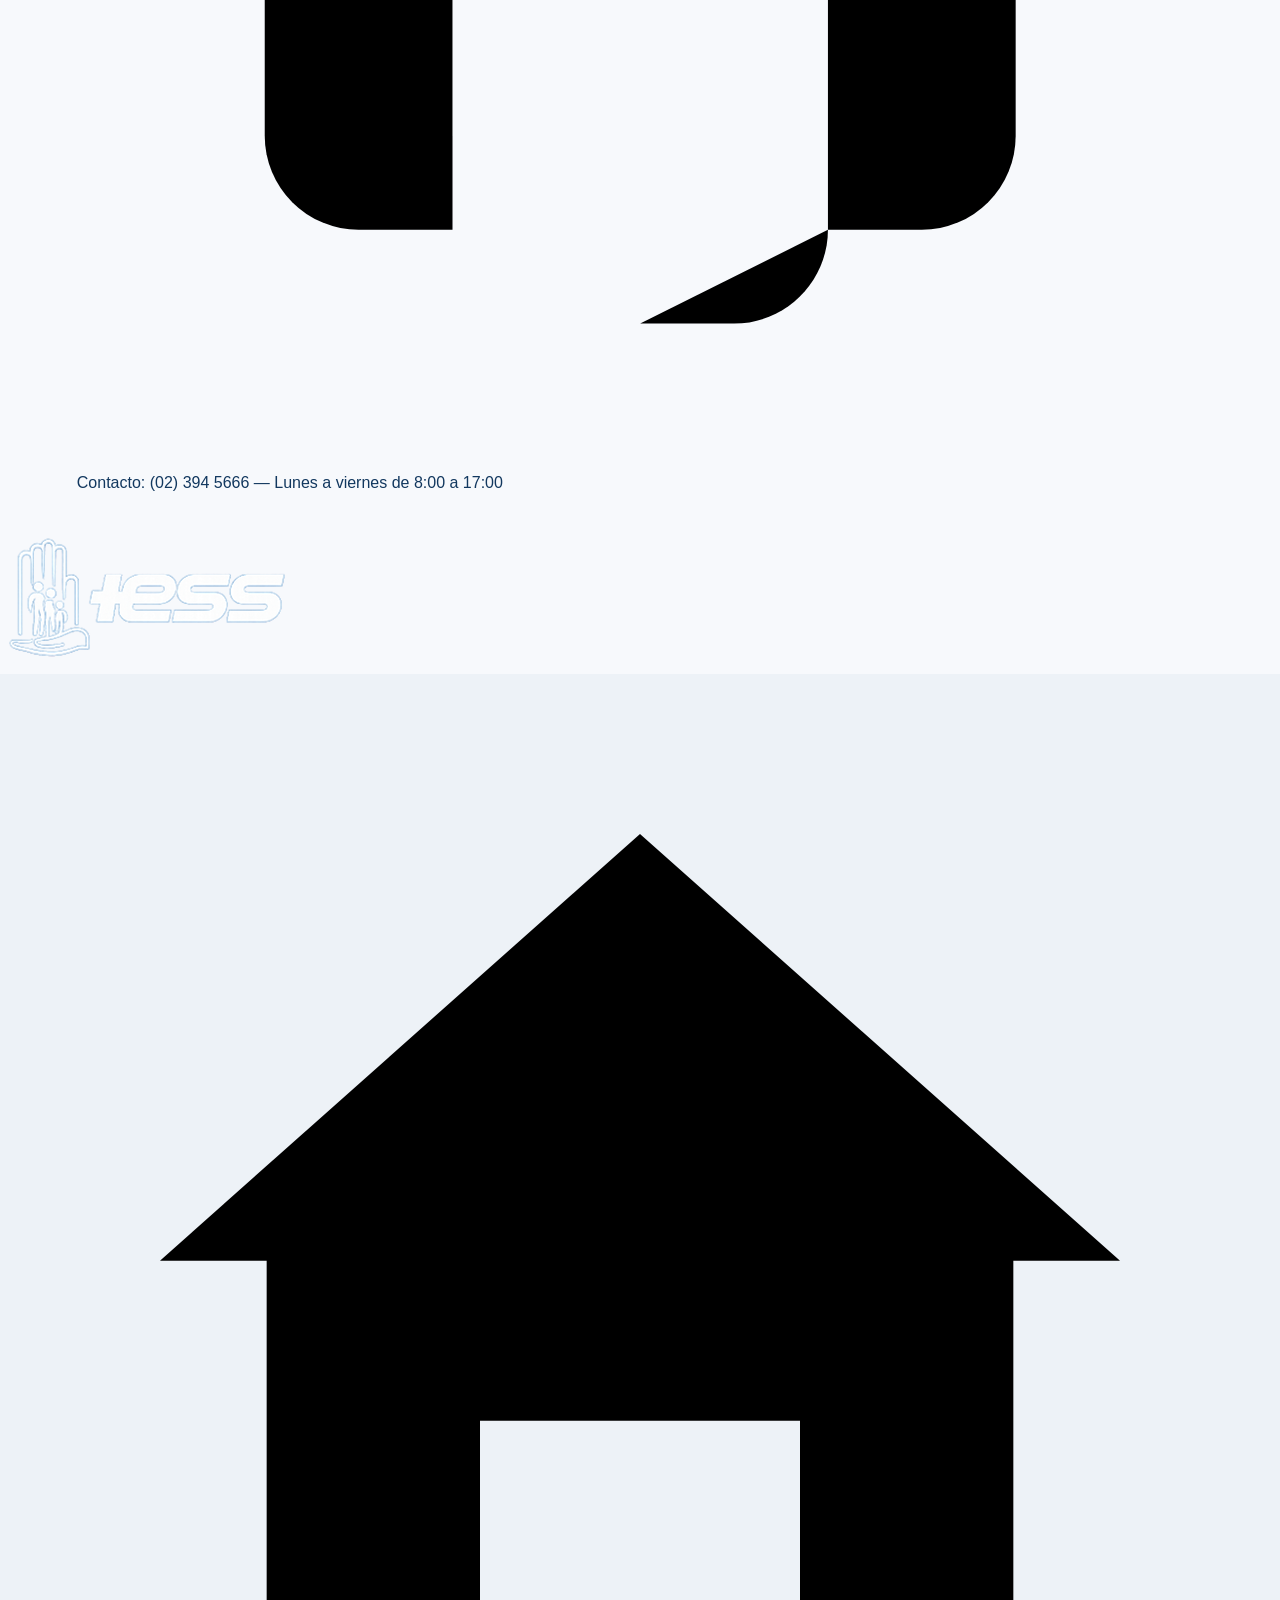
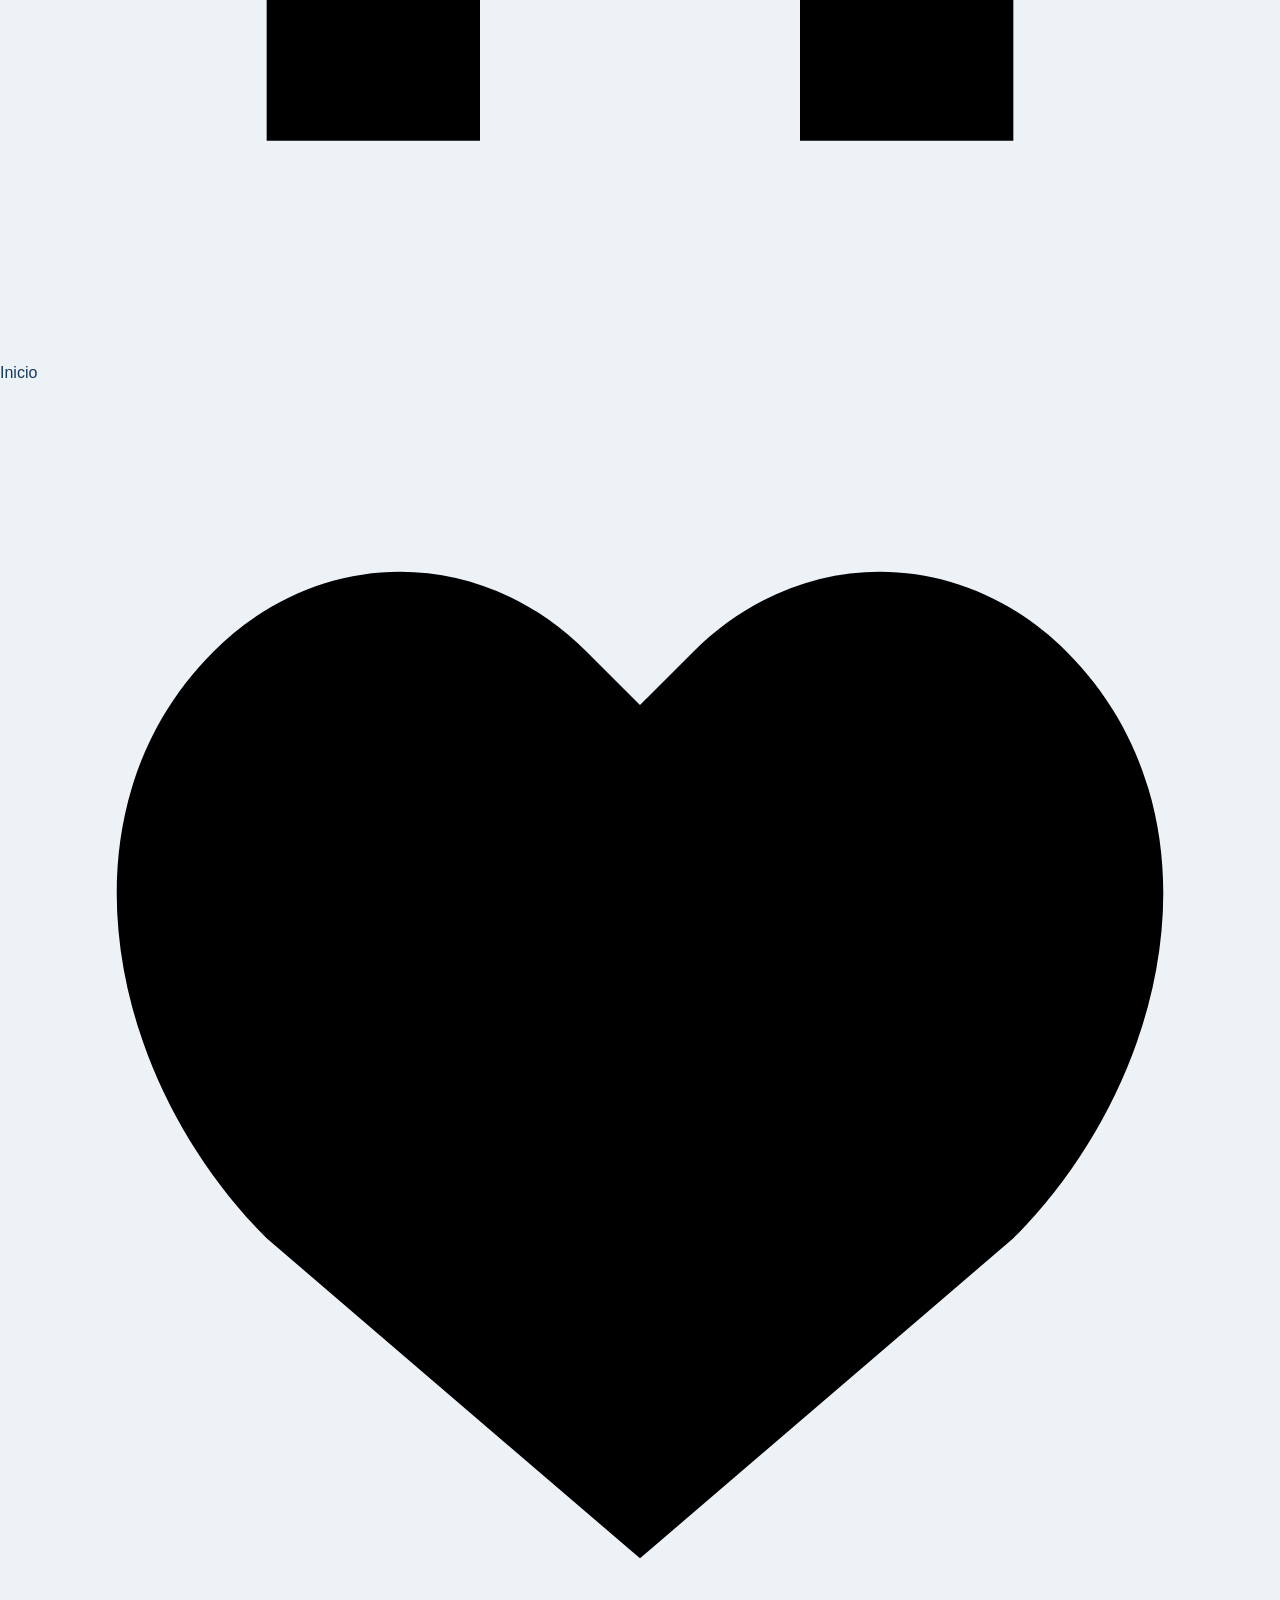
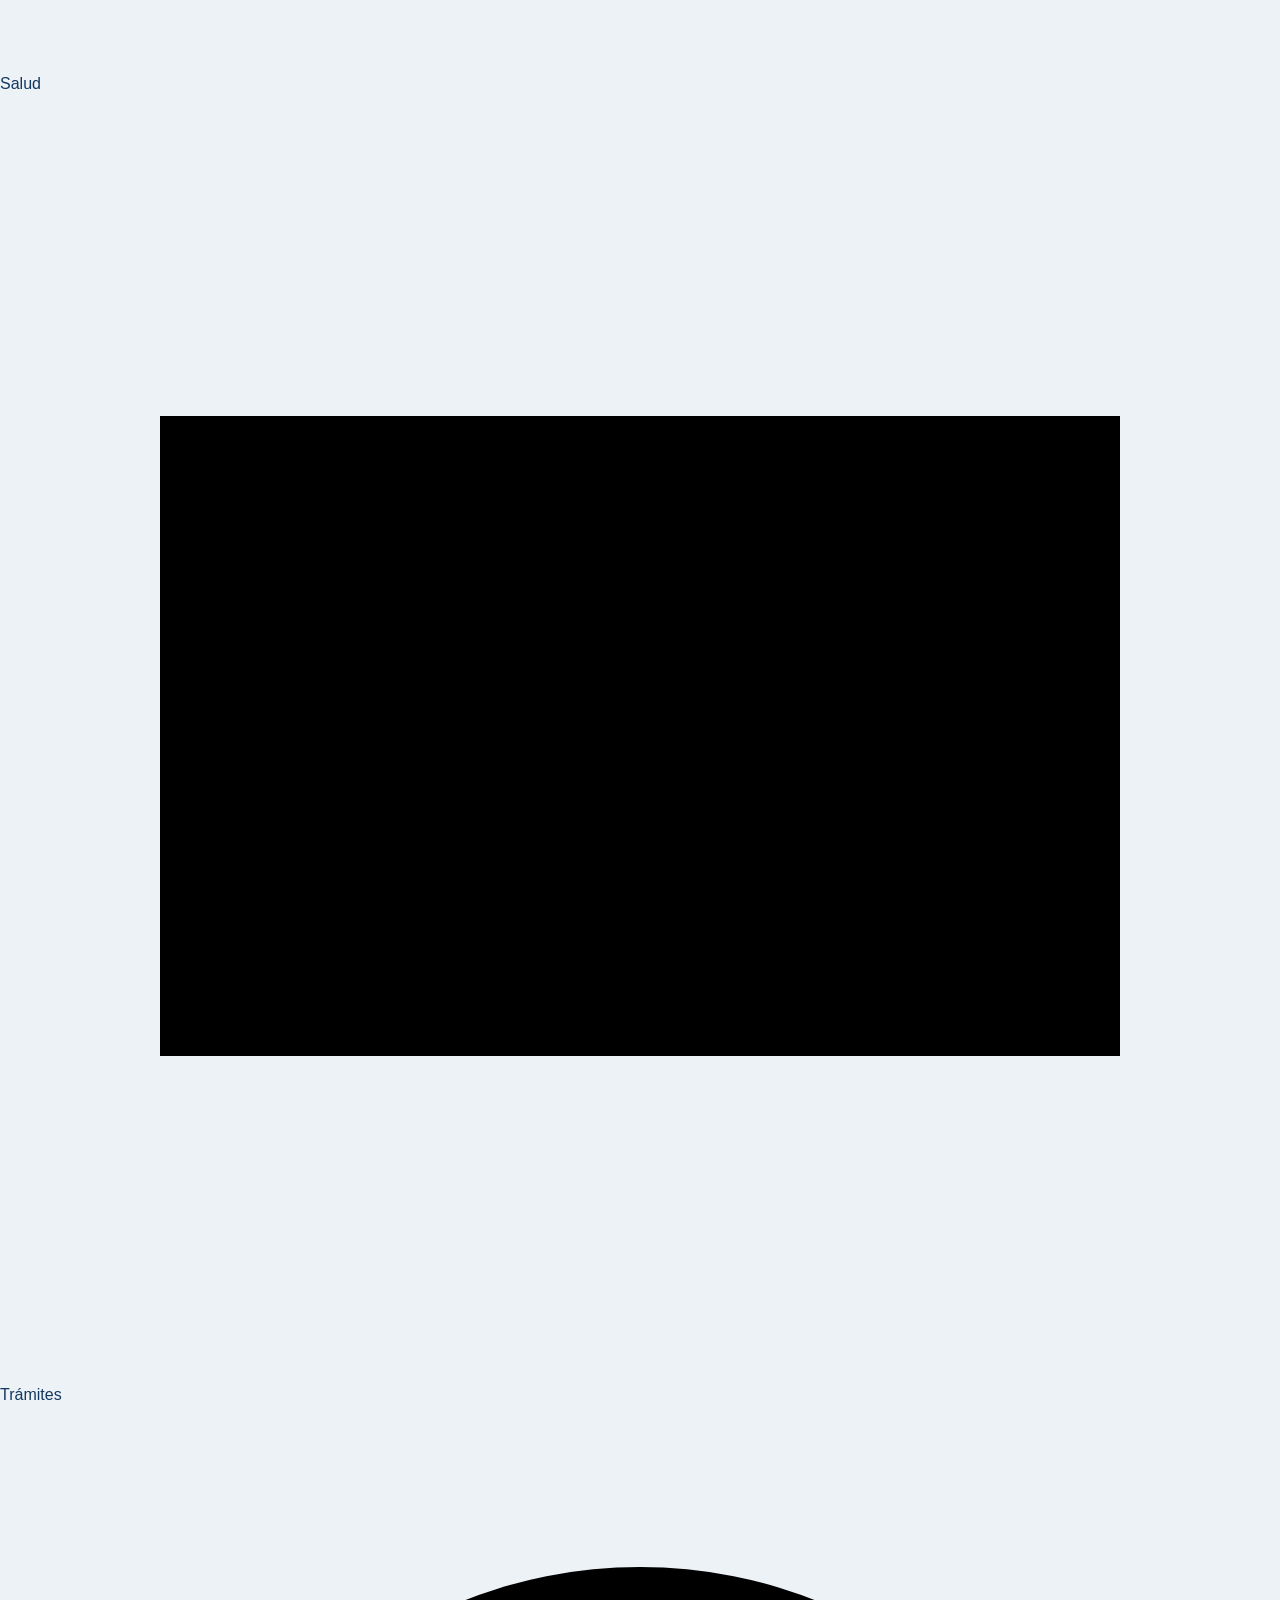
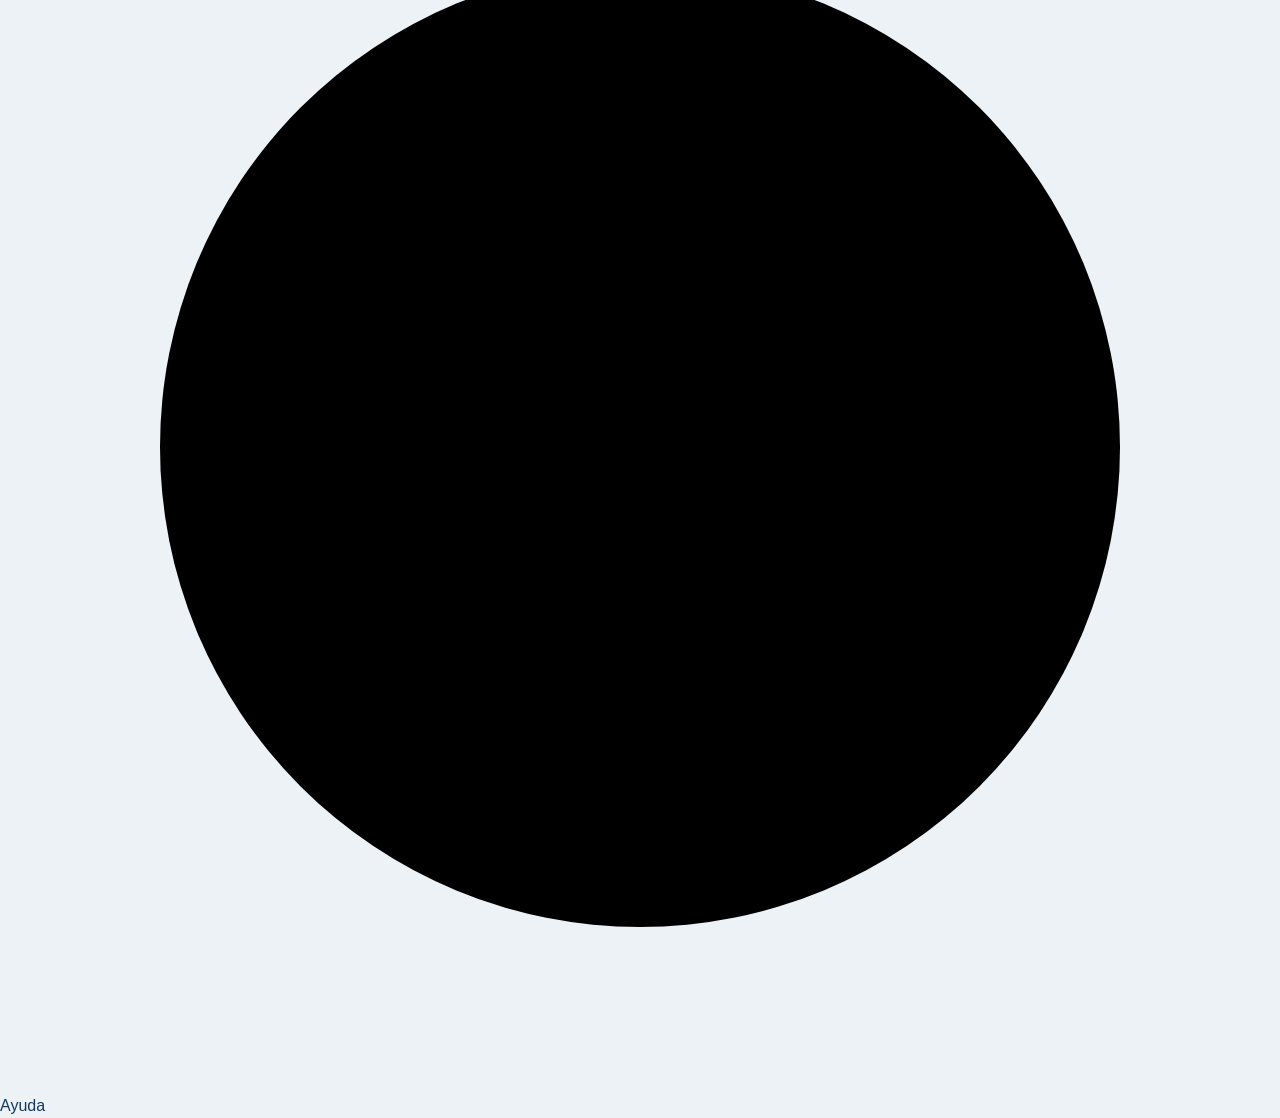
==== commit 37a13419: "Creación de estilos css del navegador, logo y primera parte responsive" ====
--- a/index.html
+++ b/index.html
@@ -43,10 +43,6 @@
   </a>
 
   <div class="page-shell">
-
-    <!-- =====================================
-         ENCABEZADO
-    ====================================== -->
 
     <header class="site-header">
 
@@ -135,9 +131,6 @@
 
     </header>
 
-    <!-- =====================================
-         CONTENIDO PRINCIPAL
-    ====================================== -->
 
     <main id="contenido">
 
@@ -197,9 +190,6 @@
         aria-hidden="true"
       ></div>
 
-      <!-- =====================================
-           NOTICIAS
-      ====================================== -->
 
       <section
         class="news-section"
@@ -212,7 +202,6 @@
 
         <div class="news-grid">
 
-          <!-- NOTICIA 1 -->
 
           <article class="news-card">
 
@@ -236,7 +225,7 @@
 
           </article>
 
-          <!-- NOTICIA 2 -->
+
 
           <article class="news-card">
 
@@ -260,7 +249,7 @@
 
           </article>
 
-          <!-- NOTICIA 3 -->
+
 
           <article class="news-card">
 
@@ -292,10 +281,6 @@
         class="section-divider"
         aria-hidden="true"
       ></div>
-
-      <!-- =====================================
-           CONTACTOS
-      ====================================== -->
 
       <section
         class="contact-section"
@@ -335,9 +320,6 @@
 
     </main>
 
-    <!-- =====================================
-         PIE DE PÁGINA
-    ====================================== -->
 
     <footer class="site-footer">
 
@@ -354,9 +336,6 @@
 
   </div>
 
-  <!-- =====================================
-       NAVEGACIÓN MÓVIL
-  ====================================== -->
 
   <nav
     class="mobile-nav"
--- a/css/styles.css
+++ b/css/styles.css
@@ -0,0 +1,536 @@
+:root {
+  --color-primary: #004a99;
+  --color-primary-dark: #00366f;
+  --color-accent: #0b80bd;
+
+  --color-white: #ffffff;
+  --color-background: #edf2f7;
+  --color-surface: #f7f9fc;
+
+  --color-text: #12385f;
+  --color-muted: #6b7887;
+  --color-border: #d5dee8;
+
+  font-family: "Open Sans", Arial, sans-serif;
+
+  --space-xs: 8px;
+  --space-sm: 16px;
+  --space-md: 24px;
+  --space-lg: 40px;
+  --space-xl: 64px;
+
+  --radius-sm: 10px;
+  --radius-md: 16px;
+  --radius-lg: 24px;
+  --radius-pill: 999px;
+
+  --shadow-soft:
+    0 8px 24px rgba(0, 74, 153, 0.08);
+
+  --shadow-card:
+    0 10px 22px rgba(0, 74, 153, 0.14);
+
+  --transition: 0.2s ease;
+}
+
+
+* {
+  margin: 0;
+  padding: 0;
+  box-sizing: border-box;
+}
+
+html {
+  width: 100%;
+  font-family: var(--font-family);
+  scroll-behavior: smooth;
+}
+
+body {
+  width: 100%;
+  min-height: 100vh;
+
+  background-color: var(--color-background);
+  color: var(--color-text);
+
+  line-height: 1.5;
+}
+
+img {
+  display: block;
+  max-width: 100%;
+}
+
+a {
+  color: inherit;
+  text-decoration: none;
+}
+
+ul {
+  list-style: none;
+}
+
+button,
+input {
+  font: inherit;
+}
+
+button,
+a,
+input,
+.news-card {
+  transition:
+    background-color var(--transition),
+    color var(--transition),
+    border-color var(--transition),
+    transform var(--transition),
+    box-shadow var(--transition);
+}
+
+.skip-link {
+  position: fixed;
+
+  top: -80px;
+  left: 16px;
+
+  z-index: 1000;
+
+  padding: 10px 16px;
+
+  border-radius: var(--radius-sm);
+
+  background-color: var(--color-white);
+  color: #000000;
+}
+
+.skip-link:focus {
+  top: 16px;
+}
+
+.visually-hidden {
+  position: absolute;
+
+  width: 1px;
+  height: 1px;
+
+  padding: 0;
+  margin: -1px;
+
+  overflow: hidden;
+
+  clip: rect(0, 0, 0, 0);
+  white-space: nowrap;
+
+  border: 0;
+}
+
+.page-shell {
+  width: 100%;
+  min-height: 100vh;
+
+  margin: 0;
+
+  display: flex;
+  flex-direction: column;
+
+  background-color: var(--color-surface);
+}
+
+
+.site-header {
+  width: 100%;
+  min-height: 100px;
+
+  padding: 12px clamp(30px, 5vw, 90px);
+
+  display: flex;
+  align-items: center;
+
+  gap: 30px;
+
+  background-color: var(--color-primary);
+  color: var(--color-white);
+}
+
+.brand {
+  width: 190px;
+  min-width: 190px;
+  height: 68px;
+
+  padding-right: 24px;
+
+  display: flex;
+  align-items: center;
+
+  border-right: 1px solid rgba(255, 255, 255, 0.7);
+
+  overflow: hidden;
+}
+
+.brand img {
+  width: 140px;
+  height: 60px;
+
+  object-fit: contain;
+}
+
+
+.desktop-nav {
+  margin-left: auto;
+}
+
+.desktop-nav ul {
+  display: flex;
+  align-items: center;
+
+  gap: clamp(22px, 2.5vw, 46px);
+}
+
+.desktop-nav a {
+  color: var(--color-white);
+
+  font-size: 16px;
+  font-weight: 700;
+
+  white-space: nowrap;
+}
+
+.desktop-nav a:hover,
+.desktop-nav a:focus-visible,
+.desktop-nav a[aria-current="page"] {
+  text-decoration: underline;
+  text-underline-offset: 6px;
+}
+
+.desktop-nav a:focus-visible {
+  outline: 3px solid rgba(255, 255, 255, 0.45);
+  outline-offset: 5px;
+
+  border-radius: 4px;
+}
+
+
+.header-search {
+  width: 270px;
+  min-width: 230px;
+  height: 50px;
+
+  margin-left: 8px;
+  padding: 0 20px;
+
+  display: flex;
+  align-items: center;
+
+  gap: 14px;
+
+  border: 1px solid #d1d7df;
+  border-radius: var(--radius-pill);
+
+  background-color: var(--color-white);
+
+  box-shadow:
+    0 2px 5px rgba(0, 0, 0, 0.12);
+}
+
+.header-search button {
+  width: 30px;
+  min-width: 30px;
+  height: 30px;
+
+  padding: 0;
+
+  display: grid;
+  place-items: center;
+
+  border: none;
+
+  background-color: transparent;
+  color: var(--color-primary);
+
+  cursor: pointer;
+}
+
+.header-search button svg {
+  width: 28px;
+  height: 28px;
+
+  fill: none;
+  stroke: currentColor;
+  stroke-width: 2;
+  stroke-linecap: round;
+  stroke-linejoin: round;
+}
+
+.header-search input {
+  width: 100%;
+  height: 100%;
+
+  padding: 0;
+
+  border: none;
+  outline: none;
+
+  background-color: transparent;
+  color: var(--color-text);
+
+  font-size: 16px;
+}
+
+.header-search input::placeholder {
+  color: #8b8b8b;
+}
+
+.header-search button:hover {
+  color: var(--color-accent);
+}
+
+.header-search:focus-within {
+  border-color: var(--color-accent);
+
+  box-shadow:
+    0 0 0 4px rgba(1, 116, 177, 0.2);
+}
+
+
+main {
+  width: 100%;
+  flex: 1;
+
+  padding: 30px clamp(34px, 6vw, 110px);
+
+  background-color: var(--color-surface);
+}
+
+
+.hero-section {
+  width: 100%;
+  min-height: 430px;
+
+  padding: 10px 0 46px;
+
+  display: grid;
+
+  grid-template-columns:
+    minmax(340px, 0.8fr)
+    minmax(520px, 1.2fr);
+
+  align-items: center;
+
+  gap: clamp(44px, 7vw, 120px);
+}
+
+.hero-content h1 {
+  margin-bottom: 22px;
+
+  color: var(--color-primary);
+
+  font-size: clamp(48px, 5.4vw, 84px);
+  line-height: 1.05;
+  font-weight: 700;
+}
+
+.hero-button {
+  min-width: 215px;
+
+  padding: 14px 22px;
+
+  display: inline-flex;
+  align-items: center;
+  justify-content: center;
+
+  gap: 12px;
+
+  border-radius: var(--radius-sm);
+
+  background-color: var(--color-primary);
+  color: var(--color-white);
+
+  font-size: 16px;
+  font-weight: 700;
+
+  box-shadow:
+    0 4px 0 var(--color-primary-dark);
+}
+
+.hero-button svg {
+  width: 30px;
+  height: 30px;
+
+  fill: none;
+  stroke: currentColor;
+  stroke-width: 1.8;
+  stroke-linecap: round;
+  stroke-linejoin: round;
+}
+
+.hero-button:hover {
+  transform: translateY(-2px);
+
+  background-color: #0057b4;
+}
+
+.hero-button:active {
+  transform: translateY(1px);
+
+  box-shadow:
+    0 2px 0 var(--color-primary-dark);
+}
+
+.hero-button:focus-visible {
+  outline: 4px solid rgba(1, 116, 177, 0.25);
+  outline-offset: 4px;
+}
+
+.hero-image img {
+  width: 100%;
+  height: 360px;
+
+  object-fit: cover;
+
+  border-radius: var(--radius-lg);
+
+  box-shadow: var(--shadow-card);
+}
+
+
+.section-divider {
+  width: 100%;
+  height: 1px;
+
+  background-color: var(--color-border);
+}
+
+
+@media (max-width: 1180px) {
+  .site-header {
+    padding: 12px 24px;
+    gap: 18px;
+  }
+
+  .brand {
+    width: 150px;
+    min-width: 150px;
+  }
+
+  .brand img {
+    width: 115px;
+  }
+
+  .desktop-nav ul {
+    gap: 18px;
+  }
+
+  .desktop-nav a {
+    font-size: 13px;
+  }
+
+  .header-search {
+    width: 210px;
+    min-width: 190px;
+
+    padding: 0 16px;
+  }
+
+  main {
+    padding: 30px 28px;
+  }
+
+  .hero-section {
+    grid-template-columns: 1fr;
+
+    gap: 28px;
+
+    text-align: center;
+  }
+
+  .hero-image {
+    width: min(800px, 100%);
+    margin: 0 auto;
+  }
+
+  .hero-image img {
+    height: 340px;
+  }
+}
+
+@media (max-width: 760px) {
+  body {
+    padding-bottom: 78px;
+  }
+
+  .site-header {
+    min-height: 72px;
+
+    padding: 8px 14px;
+
+    gap: 12px;
+  }
+
+  .brand {
+    width: 110px;
+    min-width: 110px;
+    height: 46px;
+
+    padding-right: 10px;
+  }
+
+  .brand img {
+    width: 82px;
+    height: 40px;
+  }
+
+  .desktop-nav {
+    display: none;
+  }
+
+  .header-search {
+    width: 100%;
+    min-width: 0;
+    height: 48px;
+
+    margin-left: auto;
+
+    padding: 0 16px;
+  }
+
+  .header-search button {
+    width: 28px;
+    min-width: 28px;
+    height: 28px;
+  }
+
+  .header-search button svg {
+    width: 26px;
+    height: 26px;
+  }
+
+  .header-search input {
+    font-size: 15px;
+  }
+
+  main {
+    padding: 22px 14px;
+  }
+
+  .hero-section {
+    min-height: auto;
+
+    padding: 6px 0 28px;
+
+    grid-template-columns: 1fr;
+
+    gap: 20px;
+  }
+
+  .hero-content h1 {
+    font-size: 42px;
+  }
+
+  .hero-button {
+    width: 100%;
+  }
+
+  .hero-image img {
+    height: 210px;
+  }
+}
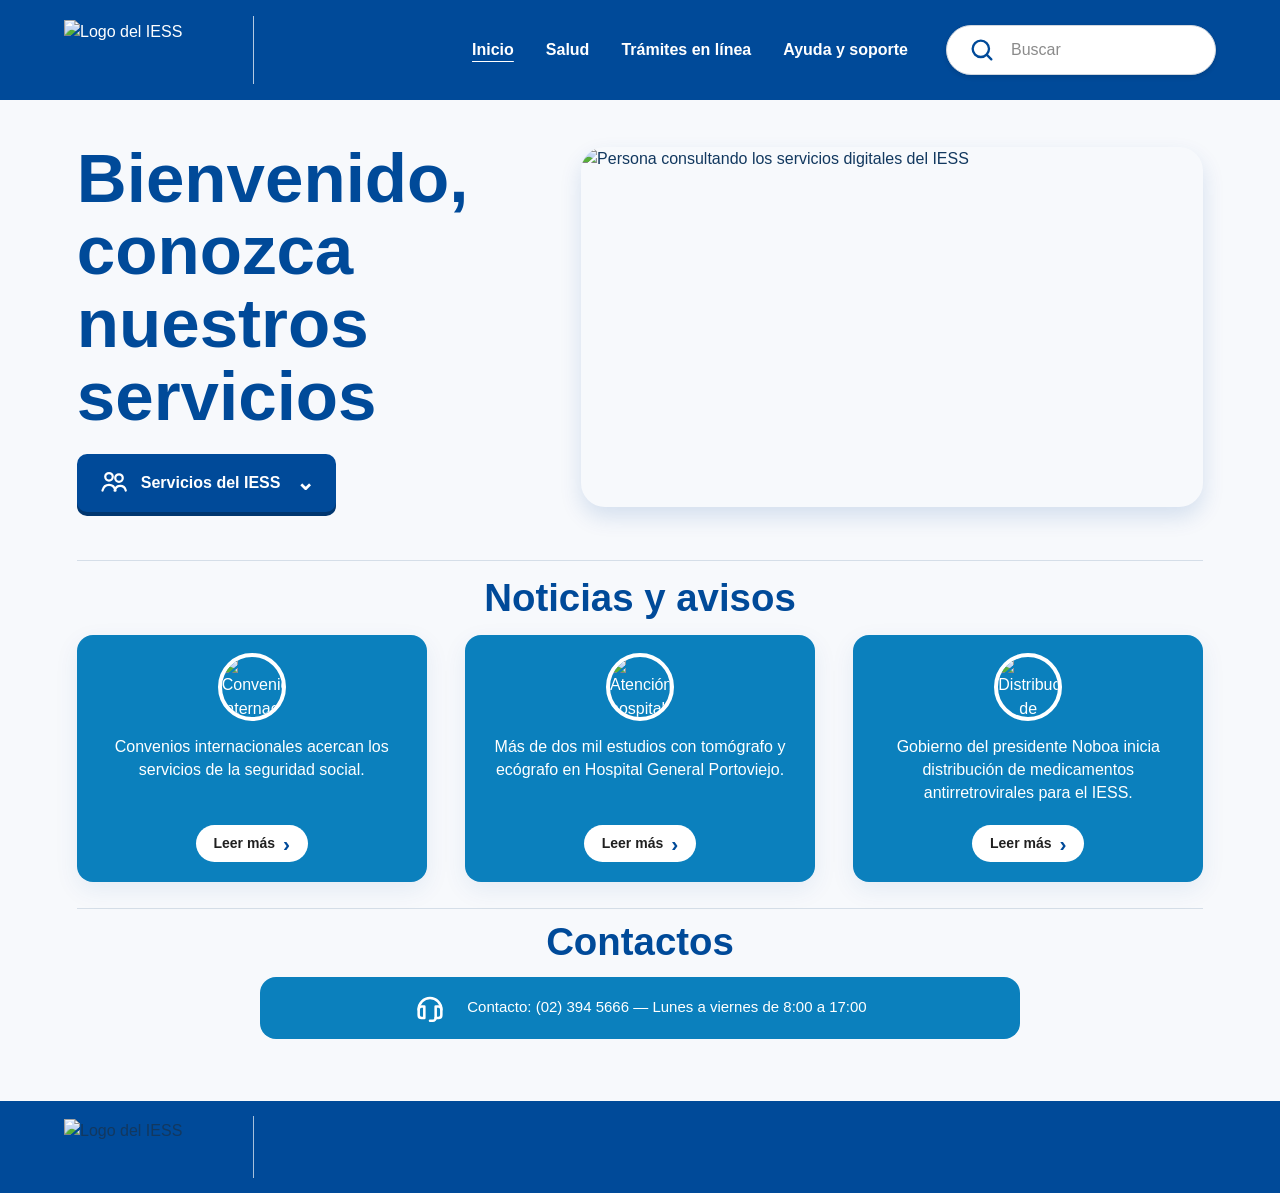
==== commit 7366d978: "Actualizacion de paginas" ====
--- a/index.html
+++ b/index.html
@@ -52,7 +52,7 @@
         aria-label="Ir a la página de inicio"
       >
         <img
-          src="./img/Iess.png"
+          src="./img/iess.png"
           alt="Logo del IESS"
         >
       </a>
@@ -147,37 +147,38 @@
             servicios
           </h1>
 
-          <a
-            class="hero-button"
-            href="./pages/tramites-en-linea.html"
-          >
-            <svg viewBox="0 0 24 24" aria-hidden="true">
-
-              <circle cx="8" cy="7" r="3"></circle>
-
-              <circle cx="16" cy="8" r="3"></circle>
-
-              <path
-                d="M2.8 18c.8-3 2.8-4.5 5.2-4.5s4.4 1.5 5.2 4.5"
-              ></path>
-
-              <path
-                d="M12.5 18c.7-2.4 2.2-3.7 4.5-3.7 2.2 0 3.8 1.3 4.4 3.7"
-              ></path>
-
-            </svg>
-
-            <span>
-              Servicios del IESS
-            </span>
-          </a>
+          <details class="services-menu">
+            <summary class="hero-button">
+              <svg viewBox="0 0 24 24" aria-hidden="true">
+                <circle cx="8" cy="7" r="3"></circle>
+                <circle cx="16" cy="8" r="3"></circle>
+                <path d="M2.8 18c.8-3 2.8-4.5 5.2-4.5s4.4 1.5 5.2 4.5"></path>
+                <path d="M12.5 18c.7-2.4 2.2-3.7 4.5-3.7 2.2 0 3.8 1.3 4.4 3.7"></path>
+              </svg>
+              <span>Servicios del IESS</span>
+              <span class="services-chevron" aria-hidden="true">⌄</span>
+            </summary>
+
+            <nav class="services-panel" aria-label="Todos los servicios del IESS">
+              <a href="./pages/jorgerueda-afiliados.html">Afiliados</a>
+              <a href="./pages/marielenavasquez-salud.html">Salud</a>
+              <a href="./pages/tramites-en-linea.html">Trámites en línea</a>
+              <a href="./pages/pensionistas.html">Pensionistas</a>
+              <a href="./pages/empleadores.html">Empleadores</a>
+              <a href="./pages/consultas.html">Consultas</a>
+              <a href="./pages/atencion-ciudadana.html">Atención ciudadana</a>
+              <a href="./pages/contacto.html">Contacto</a>
+              <a href="./pages/noticias-y-avisos.html">Noticias y avisos</a>
+              <a href="./pages/ayuda-y-soporte.html">Ayuda y soporte</a>
+            </nav>
+          </details>
 
         </div>
 
         <div class="hero-image">
 
           <img
-            src="./img/01_banner_principal.jpeg"
+            src="./img/01-banner-principal.jpeg"
             alt="Persona consultando los servicios digitales del IESS"
           >
 
@@ -206,7 +207,7 @@
           <article class="news-card">
 
             <img
-              src="./img/02_noticia_convenios.jpeg"
+              src="./img/02-noticia-convenios.jpeg"
               alt="Convenios internacionales"
             >
 
@@ -230,7 +231,7 @@
           <article class="news-card">
 
             <img
-              src="./img/03_noticia_hospital.jpeg"
+              src="./img/03-noticia-hospital.jpeg"
               alt="Atención hospitalaria"
             >
 
@@ -254,7 +255,7 @@
           <article class="news-card">
 
             <img
-              src="./img/04_noticia_medicamentos.avif"
+              src="./img/04-noticia-medicamentos.avif"
               alt="Distribución de medicamentos"
             >
 
@@ -326,7 +327,7 @@
       <div class="footer-brand">
 
         <img
-          src="./img/Iess.png"
+          src="./img/iess.png"
           alt="Logo del IESS"
         >
 
--- a/css/styles.css
+++ b/css/styles.css
@@ -11,7 +11,7 @@
   --color-muted: #6b7887;
   --color-border: #d5dee8;
 
-  font-family: "Open Sans", Arial, sans-serif;
+  --font-family: "Open Sans", Arial, sans-serif;
 
   --space-xs: 8px;
   --space-sm: 16px;
@@ -33,6 +33,10 @@
   --transition: 0.2s ease;
 }
 
+
+/* =========================================================
+   2. ESTILOS GENERALES
+========================================================= */
 
 * {
   margin: 0;
@@ -87,6 +91,10 @@
     box-shadow var(--transition);
 }
 
+/* =========================================================
+   ACCESIBILIDAD
+========================================================= */
+
 .skip-link {
   position: fixed;
 
@@ -123,6 +131,10 @@
 
   border: 0;
 }
+
+/* =========================================================
+   3. LAYOUT GENERAL
+========================================================= */
 
 .page-shell {
   width: 100%;
@@ -136,6 +148,10 @@
   background-color: var(--color-surface);
 }
 
+
+/* =========================================================
+   4. NAVEGACIÓN Y ENCABEZADO
+========================================================= */
 
 .site-header {
   width: 100%;
@@ -210,6 +226,10 @@
 }
 
 
+/* =========================================================
+   5. FORMULARIOS Y BUSCADORES
+========================================================= */
+
 .header-search {
   width: 270px;
   min-width: 230px;
@@ -302,6 +322,10 @@
 }
 
 
+/* =========================================================
+   7. PANTALLA INICIO
+========================================================= */
+
 .hero-section {
   width: 100%;
   min-height: 430px;
@@ -401,6 +425,220 @@
 }
 
 
+/* --- Noticias y tarjetas de inicio --- */
+
+.news-section {
+  width: 100%;
+
+  padding: 14px 0 26px;
+}
+
+.news-section > h2 {
+  margin-bottom: 14px;
+
+  color: var(--color-primary);
+
+  text-align: center;
+
+  font-size: clamp(32px, 3vw, 46px);
+  line-height: 1.2;
+}
+
+.news-grid {
+  width: 100%;
+
+  display: grid;
+
+  grid-template-columns:
+    repeat(3, minmax(0, 1fr));
+
+  gap: clamp(24px, 3vw, 44px);
+}
+
+.news-card {
+  width: 100%;
+  min-height: 235px;
+
+  padding: 18px 24px 20px;
+
+  display: flex;
+  flex-direction: column;
+  align-items: center;
+
+  border-radius: var(--radius-md);
+
+  background-color: var(--color-accent);
+  color: var(--color-white);
+
+  text-align: center;
+
+  box-shadow: var(--shadow-soft);
+}
+
+.news-card:hover {
+  transform: translateY(-5px);
+
+  box-shadow: var(--shadow-card);
+}
+
+.news-card img {
+  width: 68px;
+  height: 68px;
+
+  margin-bottom: 14px;
+
+  object-fit: cover;
+
+  border: 4px solid var(--color-white);
+  border-radius: 50%;
+}
+
+.news-card p {
+  flex: 1;
+
+  max-width: 350px;
+
+  margin-bottom: 20px;
+
+  font-size: 16px;
+  line-height: 1.45;
+}
+
+.news-card a {
+  min-width: 112px;
+
+  padding: 8px 16px;
+
+  display: inline-flex;
+  align-items: center;
+  justify-content: center;
+
+  gap: 8px;
+
+  border-radius: var(--radius-pill);
+
+  background-color: var(--color-white);
+  color: #202020;
+
+  font-size: 14px;
+  font-weight: 700;
+}
+
+.news-card a span {
+  color: var(--color-primary);
+
+  font-size: 21px;
+  line-height: 1;
+}
+
+.news-card a:hover {
+  transform: translateY(-1px);
+
+  background-color: #edf7ff;
+}
+
+.news-card a:focus-visible {
+  outline: 4px solid rgba(255, 255, 255, 0.35);
+  outline-offset: 4px;
+}
+
+
+/* --- Contacto breve de inicio --- */
+
+.contact-section {
+  width: 100%;
+
+  padding: 10px 0 32px;
+
+  text-align: center;
+}
+
+.contact-section > h2 {
+  margin-bottom: 12px;
+
+  color: var(--color-primary);
+
+  font-size: clamp(30px, 3vw, 44px);
+  line-height: 1.2;
+}
+
+.contact-box {
+  width: min(760px, 100%);
+  min-height: 62px;
+
+  margin: 0 auto;
+  padding: 14px 28px;
+
+  display: flex;
+  align-items: center;
+  justify-content: center;
+
+  gap: 20px;
+
+  border-radius: var(--radius-md);
+
+  background-color: var(--color-accent);
+  color: var(--color-white);
+}
+
+.contact-box svg {
+  width: 34px;
+  height: 34px;
+
+  flex-shrink: 0;
+
+  fill: none;
+  stroke: currentColor;
+  stroke-width: 1.8;
+  stroke-linecap: round;
+  stroke-linejoin: round;
+}
+
+.contact-box p {
+  font-size: 15px;
+}
+
+/* =========================================================
+   FOOTER GENERAL
+========================================================= */
+
+.site-footer {
+  width: 100%;
+  min-height: 92px;
+
+  padding: 14px clamp(30px, 5vw, 90px);
+
+  display: flex;
+  align-items: center;
+
+  background-color: var(--color-primary);
+}
+
+.footer-brand {
+  width: 190px;
+  height: 62px;
+
+  padding-right: 24px;
+
+  display: flex;
+  align-items: center;
+
+  border-right:
+    1px solid rgba(255, 255, 255, 0.65);
+}
+
+.footer-brand img {
+  width: 140px;
+  height: 56px;
+
+  object-fit: contain;
+}
+
+.mobile-nav {
+  display: none;
+}
+
+
 @media (max-width: 1180px) {
   .site-header {
     padding: 12px 24px;
@@ -534,3 +772,3702 @@
     height: 210px;
   }
 }
+
+@media (max-width: 1180px) {
+  .news-grid {
+    grid-template-columns:
+      repeat(2, minmax(0, 1fr));
+  }
+
+  .news-card:last-child {
+    grid-column: 1 / -1;
+
+    width: min(520px, 100%);
+
+    justify-self: center;
+  }
+}
+
+@media (max-width: 760px) {
+  .news-section > h2,
+  .contact-section > h2 {
+    font-size: 28px;
+  }
+
+  .news-grid {
+    grid-template-columns: 1fr;
+
+    gap: 18px;
+  }
+
+  .news-card:last-child {
+    grid-column: auto;
+
+    width: 100%;
+  }
+
+  .news-card {
+    min-height: auto;
+  }
+
+  .contact-box {
+    width: 100%;
+
+    padding: 14px 16px;
+
+    gap: 12px;
+  }
+
+  .contact-box p {
+    font-size: 13px;
+
+    text-align: center;
+  }
+
+  .site-footer {
+    display: none;
+  }
+
+  .mobile-nav {
+    position: fixed;
+
+    left: 0;
+    right: 0;
+    bottom: 0;
+
+    z-index: 100;
+
+    height: 78px;
+
+    display: grid;
+
+    grid-template-columns:
+      repeat(4, 1fr);
+
+    background-color: var(--color-primary);
+    color: var(--color-white);
+  }
+
+  .mobile-nav a {
+    padding: 0 4px;
+
+    display: flex;
+    flex-direction: column;
+    align-items: center;
+    justify-content: center;
+
+    gap: 4px;
+
+    color: var(--color-white);
+
+    text-align: center;
+
+    font-size: 11px;
+  }
+
+  .mobile-nav svg {
+    width: 26px;
+    height: 26px;
+
+    fill: none;
+    stroke: currentColor;
+    stroke-width: 1.8;
+    stroke-linecap: round;
+    stroke-linejoin: round;
+  }
+
+  .mobile-nav a:hover,
+  .mobile-nav a[aria-current="page"] {
+    background-color:
+      rgba(0, 0, 0, 0.15);
+  }
+
+  .mobile-nav a:focus-visible {
+    outline:
+      3px solid rgba(255, 255, 255, 0.45);
+
+    outline-offset: -4px;
+  }
+}
+
+@media (prefers-reduced-motion: reduce) {
+  *,
+  *::before,
+  *::after {
+    scroll-behavior: auto !important;
+
+    transition-duration: 0.01ms !important;
+    animation-duration: 0.01ms !important;
+    animation-iteration-count: 1 !important;
+  }
+}
+
+/* =========================================================
+   PANTALLA INDIVIDUAL
+   TRÁMITES EN LÍNEA
+   ERICK
+========================================================= */
+
+/* =========================================================
+   CONTENEDOR
+========================================================= */
+
+.tramites-main {
+  width: 100%;
+
+  background-color:
+    var(--color-surface);
+}
+
+.tramites-page {
+  width: 100%;
+
+  min-height:
+    calc(100vh - 190px);
+
+  padding:
+    45px
+    clamp(45px, 7vw, 130px)
+    55px;
+}
+
+/* =========================================================
+   TÍTULO
+========================================================= */
+
+.tramites-title {
+  width: 100%;
+
+  margin-bottom: 22px;
+
+  padding-bottom: 14px;
+
+  border-bottom:
+    1px solid var(--color-border);
+
+  text-align: center;
+}
+
+.tramites-title h1 {
+  margin: 0;
+
+  color:
+    var(--color-primary);
+
+  font-size:
+    clamp(34px, 3vw, 48px);
+
+  line-height: 1.2;
+
+  font-weight: 700;
+}
+
+/* =========================================================
+   COMPONENTE ADICIONAL
+   ALERTA INFORMATIVA
+========================================================= */
+
+.tramites-alert {
+  width:
+    min(760px, 100%);
+
+  margin:
+    0 auto 34px;
+
+  padding:
+    14px 20px;
+
+  display: flex;
+  align-items: center;
+
+  gap: 14px;
+
+  border-left:
+    5px solid
+    var(--color-primary);
+
+  border-radius:
+    var(--radius-md);
+
+  background-color:
+    #eaf5ff;
+
+  color:
+    var(--color-text);
+
+  box-shadow:
+    var(--shadow-soft);
+}
+
+.tramites-alert-icon {
+  width: 42px;
+  min-width: 42px;
+  height: 42px;
+
+  display: grid;
+  place-items: center;
+
+  border-radius: 50%;
+
+  background-color:
+    var(--color-primary);
+
+  color:
+    var(--color-white);
+}
+
+.tramites-alert-icon svg {
+  width: 24px;
+  height: 24px;
+
+  fill: none;
+
+  stroke:
+    currentColor;
+
+  stroke-width: 2;
+
+  stroke-linecap: round;
+  stroke-linejoin: round;
+}
+
+.tramites-alert-text {
+  text-align: left;
+}
+
+.tramites-alert-text strong {
+  display: block;
+
+  margin-bottom: 2px;
+
+  color:
+    var(--color-primary);
+
+  font-size: 15px;
+}
+
+.tramites-alert-text p {
+  margin: 0;
+
+  color:
+    var(--color-muted);
+
+  font-size: 13px;
+
+  line-height: 1.45;
+}
+
+/* =========================================================
+   PRIMERA FILA
+========================================================= */
+
+.tramites-grid {
+  width: 100%;
+
+  display: grid;
+
+  gap:
+    clamp(28px, 4vw, 70px);
+}
+
+.tramites-grid-top {
+  grid-template-columns:
+    repeat(3, minmax(0, 1fr));
+
+  align-items: stretch;
+}
+
+/* =========================================================
+   SEGUNDA FILA
+========================================================= */
+
+.tramites-grid-bottom {
+  width: 68%;
+
+  margin:
+    54px auto 0;
+
+  display: grid;
+
+  grid-template-columns:
+    repeat(2, minmax(0, 1fr));
+
+  gap:
+    clamp(30px, 5vw, 70px);
+}
+
+/* =========================================================
+   TARJETAS
+========================================================= */
+
+.tramite-card {
+  position: relative;
+
+  width: 100%;
+  min-height: 180px;
+
+  padding:
+    42px 22px 16px;
+
+  display: flex;
+  flex-direction: column;
+  align-items: center;
+
+  border-radius:
+    14px;
+
+  background-color:
+    var(--color-accent);
+
+  color:
+    var(--color-white);
+
+  text-align: center;
+
+  box-shadow:
+    0 5px 12px
+    rgba(0, 74, 153, 0.10);
+
+  transition:
+    transform var(--transition),
+    box-shadow var(--transition);
+}
+
+.tramite-card:hover {
+  transform:
+    translateY(-5px);
+
+  box-shadow:
+    0 10px 22px
+    rgba(0, 74, 153, 0.17);
+}
+
+/* =========================================================
+   ICONO SOBRE LA TARJETA
+========================================================= */
+
+.tramite-image {
+  position: absolute;
+
+  top: -38px;
+  left: 50%;
+
+  width: 76px;
+  height: 76px;
+
+  transform:
+    translateX(-50%);
+
+  display: grid;
+  place-items: center;
+
+  border-radius: 50%;
+
+  background-color:
+    var(--color-surface);
+
+  color:
+    var(--color-primary);
+}
+
+.tramite-image img {
+  width: 58px;
+  height: 58px;
+
+  object-fit: contain;
+}
+
+.tramite-image svg {
+  width: 50px;
+  height: 50px;
+
+  fill: none;
+
+  stroke:
+    var(--color-primary);
+
+  stroke-width: 1.7;
+
+  stroke-linecap: round;
+  stroke-linejoin: round;
+}
+
+/* =========================================================
+   TEXTO
+========================================================= */
+
+.tramite-card h2 {
+  margin:
+    6px 0 7px;
+
+  font-size: 15px;
+
+  line-height: 1.25;
+
+  font-weight: 600;
+}
+
+.tramite-card p {
+  flex: 1;
+
+  max-width: 300px;
+
+  margin:
+    0 auto 11px;
+
+  font-size: 13px;
+
+  line-height: 1.45;
+}
+
+/* =========================================================
+   BOTÓN
+========================================================= */
+
+.tramite-button {
+  min-width: 118px;
+
+  padding:
+    7px 18px;
+
+  display: inline-flex;
+  align-items: center;
+  justify-content: center;
+
+  border-radius:
+    var(--radius-pill);
+
+  background-color:
+    var(--color-white);
+
+  color:
+    #111111;
+
+  font-size: 13px;
+
+  font-weight: 700;
+
+  transition:
+    transform var(--transition),
+    background-color var(--transition);
+}
+
+.tramite-button:hover {
+  transform:
+    translateY(-2px);
+
+  background-color:
+    #edf7ff;
+}
+
+.tramite-button:focus-visible {
+  outline:
+    4px solid
+    rgba(255, 255, 255, 0.35);
+
+  outline-offset: 4px;
+}
+
+.tramite-button:active {
+  transform:
+    translateY(1px);
+}
+
+/* =========================================================
+   TABLET
+========================================================= */
+
+@media (max-width: 1050px) {
+
+  .tramites-page {
+    padding:
+      42px 28px 50px;
+  }
+
+  .tramites-grid-top {
+    grid-template-columns:
+      repeat(2, minmax(0, 1fr));
+
+    row-gap: 65px;
+  }
+
+  .tramites-grid-top .tramite-card:last-child {
+    grid-column: 1 / -1;
+
+    width:
+      min(420px, 100%);
+
+    justify-self: center;
+  }
+
+  .tramites-grid-bottom {
+    width: 100%;
+
+    grid-template-columns:
+      repeat(2, minmax(0, 1fr));
+  }
+
+}
+
+/* =========================================================
+   MÓVIL
+========================================================= */
+
+@media (max-width: 760px) {
+
+  .tramites-page {
+    padding:
+      32px 16px 40px;
+  }
+
+  .tramites-title {
+    margin-bottom: 20px;
+  }
+
+  .tramites-title h1 {
+    font-size: 30px;
+  }
+
+  /* ALERTA */
+
+  .tramites-alert {
+    margin-bottom: 40px;
+
+    padding:
+      13px 14px;
+
+    align-items:
+      flex-start;
+  }
+
+  .tramites-alert-icon {
+    width: 38px;
+    min-width: 38px;
+    height: 38px;
+  }
+
+  .tramites-alert-icon svg {
+    width: 22px;
+    height: 22px;
+  }
+
+  .tramites-alert-text strong {
+    font-size: 14px;
+  }
+
+  .tramites-alert-text p {
+    font-size: 12px;
+  }
+
+  /* TARJETAS */
+
+  .tramites-grid-top,
+  .tramites-grid-bottom {
+    width: 100%;
+
+    grid-template-columns:
+      1fr;
+
+    gap: 62px;
+  }
+
+  .tramites-grid-top .tramite-card:last-child {
+    grid-column: auto;
+
+    width: 100%;
+  }
+
+  .tramites-grid-bottom {
+    margin-top: 62px;
+  }
+
+  .tramite-card {
+    min-height: 165px;
+
+    padding:
+      40px 18px 16px;
+  }
+
+  .tramite-image {
+    width: 68px;
+    height: 68px;
+
+    top: -34px;
+  }
+
+  .tramite-image img {
+    width: 52px;
+    height: 52px;
+  }
+
+  .tramite-image svg {
+    width: 44px;
+    height: 44px;
+  }
+
+  .tramite-card h2 {
+    font-size: 15px;
+  }
+
+  .tramite-card p {
+    font-size: 12px;
+  }
+
+}
+
+/* =========================================================
+   COMPATIBILIDAD - PÁGINA AFILIADOS, CONSULTAS
+   CONTACTO, NOTICIAS Y AVISOS
+   ========================================================= */
+
+/* =========================================================
+   CONTENEDOR
+========================================================= */
+
+.atencion-main {
+  width: 100%;
+
+  background-color:
+    var(--color-surface);
+}
+
+.atencion-page {
+  width: 100%;
+
+  min-height:
+    calc(100vh - 190px);
+
+  padding:
+    60px
+    clamp(35px, 7vw, 120px);
+}
+
+/* =========================================================
+   ENCABEZADO
+========================================================= */
+
+.atencion-heading {
+  max-width: 850px;
+
+  margin:
+    0 auto 45px;
+
+  text-align: center;
+}
+
+.atencion-eyebrow {
+  margin-bottom: 10px;
+
+  color:
+    var(--color-accent);
+
+  font-size: 14px;
+  font-weight: 700;
+
+  text-transform: uppercase;
+
+  letter-spacing: 0.08em;
+}
+
+.atencion-heading h1 {
+  margin-bottom: 14px;
+
+  color:
+    var(--color-primary);
+
+  font-size:
+    clamp(40px, 4vw, 58px);
+
+  line-height: 1.15;
+}
+
+.atencion-heading > p:last-child {
+  max-width: 680px;
+
+  margin:
+    0 auto;
+
+  color:
+    var(--color-muted);
+
+  font-size: 17px;
+
+  line-height: 1.6;
+}
+
+/* =========================================================
+   GRID
+========================================================= */
+
+.atencion-grid {
+  width: 100%;
+
+  display: grid;
+
+  grid-template-columns:
+    repeat(3, minmax(0, 1fr));
+
+  gap:
+    clamp(24px, 3vw, 40px);
+}
+
+/* =========================================================
+   TARJETAS
+========================================================= */
+
+.atencion-card {
+  min-height: 370px;
+
+  padding:
+    30px 26px;
+
+  display: flex;
+  flex-direction: column;
+  align-items: center;
+
+  border-radius:
+    var(--radius-lg);
+
+  background-color:
+    var(--color-accent);
+
+  color:
+    var(--color-white);
+
+  text-align: center;
+
+  box-shadow:
+    var(--shadow-soft);
+
+  transition:
+    transform var(--transition),
+    box-shadow var(--transition);
+}
+
+.atencion-card:hover {
+  transform:
+    translateY(-5px);
+
+  box-shadow:
+    var(--shadow-card);
+}
+
+/* =========================================================
+   ICONOS
+========================================================= */
+
+.atencion-icon {
+  width: 74px;
+  height: 74px;
+
+  margin-bottom: 20px;
+
+  display: grid;
+  place-items: center;
+
+  border-radius: 50%;
+
+  background-color:
+    var(--color-white);
+
+  color:
+    var(--color-primary);
+}
+
+.atencion-icon svg {
+  width: 40px;
+  height: 40px;
+
+  fill: none;
+
+  stroke:
+    currentColor;
+
+  stroke-width: 1.8;
+
+  stroke-linecap:
+    round;
+
+  stroke-linejoin:
+    round;
+}
+
+/* =========================================================
+   TEXTO
+========================================================= */
+
+.atencion-card h2 {
+  margin-bottom: 14px;
+
+  font-size: 22px;
+
+  line-height: 1.3;
+}
+
+.atencion-card > p {
+  margin-bottom: 20px;
+
+  color:
+    rgba(255, 255, 255, 0.95);
+
+  font-size: 15px;
+
+  line-height: 1.55;
+}
+
+/* =========================================================
+   INFORMACIÓN
+========================================================= */
+
+.atencion-info {
+  width: 100%;
+
+  margin-top: auto;
+  margin-bottom: 22px;
+
+  padding:
+    13px 10px;
+
+  display: flex;
+  flex-direction: column;
+
+  gap: 4px;
+
+  border-top:
+    1px solid
+    rgba(255, 255, 255, 0.35);
+
+  border-bottom:
+    1px solid
+    rgba(255, 255, 255, 0.35);
+}
+
+.atencion-info strong {
+  font-size: 15px;
+}
+
+.atencion-info span {
+  font-size: 12px;
+
+  color:
+    rgba(255, 255, 255, 0.88);
+}
+
+/* =========================================================
+   BOTONES
+========================================================= */
+
+.atencion-button {
+  min-width: 145px;
+
+  padding:
+    10px 22px;
+
+  display: inline-flex;
+  align-items: center;
+  justify-content: center;
+
+  border-radius:
+    var(--radius-pill);
+
+  background-color:
+    var(--color-white);
+
+  color:
+    var(--color-primary);
+
+  font-size: 14px;
+
+  font-weight: 700;
+
+  transition:
+    transform var(--transition),
+    background-color var(--transition),
+    box-shadow var(--transition);
+}
+
+.atencion-button:hover {
+  transform:
+    translateY(-2px);
+
+  background-color:
+    #edf7ff;
+}
+
+.atencion-button:active {
+  transform:
+    translateY(1px);
+}
+
+.atencion-button:focus-visible {
+  outline:
+    4px solid
+    rgba(255, 255, 255, 0.45);
+
+  outline-offset: 4px;
+}
+
+/* =========================================================
+   INFORMACIÓN COMPLEMENTARIA
+========================================================= */
+
+.atencion-extra {
+  width:
+    min(850px, 100%);
+
+  margin:
+    45px auto 0;
+
+  padding:
+    20px 24px;
+
+  display: flex;
+  align-items: center;
+
+  gap: 18px;
+
+  border-left:
+    5px solid
+    var(--color-primary);
+
+  border-radius:
+    var(--radius-md);
+
+  background-color:
+    #eaf5ff;
+
+  color:
+    var(--color-text);
+
+  box-shadow:
+    var(--shadow-soft);
+}
+
+.atencion-extra-icon {
+  width: 48px;
+  min-width: 48px;
+  height: 48px;
+
+  display: grid;
+  place-items: center;
+
+  border-radius: 50%;
+
+  background-color:
+    var(--color-primary);
+
+  color:
+    var(--color-white);
+}
+
+.atencion-extra-icon svg {
+  width: 27px;
+  height: 27px;
+
+  fill: none;
+
+  stroke:
+    currentColor;
+
+  stroke-width: 2;
+
+  stroke-linecap:
+    round;
+
+  stroke-linejoin:
+    round;
+}
+
+.atencion-extra h2 {
+  margin:
+    0 0 4px;
+
+  color:
+    var(--color-primary);
+
+  font-size: 17px;
+}
+
+.atencion-extra p {
+  margin: 0;
+
+  color:
+    var(--color-muted);
+
+  font-size: 14px;
+
+  line-height: 1.5;
+}
+
+/* =========================================================
+   FOCO VISIBLE
+========================================================= */
+
+.atencion-card:focus-within {
+  outline:
+    4px solid
+    rgba(11, 128, 189, 0.22);
+
+  outline-offset: 4px;
+}
+
+/* =========================================================
+   TABLET
+========================================================= */
+
+@media (max-width: 1050px) {
+
+  .atencion-page {
+    padding:
+      45px 28px;
+  }
+
+  .atencion-grid {
+    grid-template-columns:
+      repeat(2, minmax(0, 1fr));
+  }
+
+  .atencion-card:last-child {
+    grid-column:
+      1 / -1;
+
+    width:
+      min(500px, 100%);
+
+    justify-self:
+      center;
+  }
+
+}
+
+/* =========================================================
+   MÓVIL
+========================================================= */
+
+@media (max-width: 760px) {
+
+  .atencion-page {
+    padding:
+      32px 16px;
+  }
+
+  .atencion-heading {
+    margin-bottom: 32px;
+  }
+
+  .atencion-eyebrow {
+    font-size: 12px;
+  }
+
+  .atencion-heading h1 {
+    font-size: 34px;
+  }
+
+  .atencion-heading > p:last-child {
+    font-size: 15px;
+  }
+
+  .atencion-grid {
+    grid-template-columns:
+      1fr;
+
+    gap: 18px;
+  }
+
+  .atencion-card:last-child {
+    grid-column: auto;
+
+    width: 100%;
+  }
+
+  .atencion-card {
+    min-height: auto;
+
+    padding:
+      26px 20px;
+  }
+
+  .atencion-icon {
+    width: 64px;
+    height: 64px;
+  }
+
+  .atencion-icon svg {
+    width: 34px;
+    height: 34px;
+  }
+
+  .atencion-card h2 {
+    font-size: 20px;
+  }
+
+  .atencion-card > p {
+    font-size: 14px;
+  }
+
+  .atencion-button {
+    width: 100%;
+  }
+
+  .atencion-extra {
+    margin-top: 30px;
+
+    padding:
+      16px;
+
+    align-items:
+      flex-start;
+  }
+
+  .atencion-extra-icon {
+    width: 40px;
+    min-width: 40px;
+    height: 40px;
+  }
+
+  .atencion-extra-icon svg {
+    width: 23px;
+    height: 23px;
+  }
+
+  .atencion-extra h2 {
+    font-size: 15px;
+  }
+
+  .atencion-extra p {
+    font-size: 13px;
+  }
+
+}
+/* =========================================================
+   PANTALLA GRUPAL
+   AYUDA Y SOPORTE
+========================================================= */
+
+/* =========================================================
+   CONTENEDOR
+========================================================= */
+
+.ayuda-main {
+  width: 100%;
+
+  background-color:
+    var(--color-surface);
+}
+
+.ayuda-page {
+  width: 100%;
+
+  min-height:
+    calc(100vh - 190px);
+
+  padding:
+    55px
+    clamp(35px, 7vw, 120px);
+}
+
+/* =========================================================
+   ENCABEZADO
+========================================================= */
+
+.ayuda-heading {
+  max-width: 850px;
+
+  margin:
+    0 auto;
+
+  text-align: center;
+}
+
+.ayuda-eyebrow {
+  margin-bottom: 10px;
+
+  color:
+    var(--color-accent);
+
+  font-size: 14px;
+  font-weight: 700;
+
+  text-transform:
+    uppercase;
+
+  letter-spacing:
+    0.08em;
+}
+
+.ayuda-heading h1 {
+  margin-bottom: 14px;
+
+  color:
+    var(--color-primary);
+
+  font-size:
+    clamp(40px, 4vw, 58px);
+
+  line-height: 1.15;
+}
+
+.ayuda-heading > p:last-child {
+  max-width: 680px;
+
+  margin:
+    0 auto;
+
+  color:
+    var(--color-muted);
+
+  font-size: 17px;
+
+  line-height: 1.6;
+}
+
+/* =========================================================
+   BUSCADOR DE AYUDA
+========================================================= */
+
+.ayuda-search {
+  width:
+    min(680px, 100%);
+
+  height: 56px;
+
+  margin:
+    34px auto 42px;
+
+  padding:
+    0 20px;
+
+  display: flex;
+  align-items: center;
+
+  gap: 14px;
+
+  border:
+    1px solid
+    var(--color-border);
+
+  border-radius:
+    var(--radius-pill);
+
+  background-color:
+    var(--color-white);
+
+  box-shadow:
+    var(--shadow-soft);
+}
+
+.ayuda-search svg {
+  width: 27px;
+  height: 27px;
+
+  flex-shrink: 0;
+
+  fill: none;
+
+  stroke:
+    var(--color-primary);
+
+  stroke-width: 2;
+
+  stroke-linecap:
+    round;
+
+  stroke-linejoin:
+    round;
+}
+
+.ayuda-search input {
+  width: 100%;
+  height: 100%;
+
+  border: none;
+
+  outline: none;
+
+  background:
+    transparent;
+
+  color:
+    var(--color-text);
+
+  font-size: 16px;
+}
+
+.ayuda-search input::placeholder {
+  color:
+    var(--color-muted);
+}
+
+.ayuda-search:focus-within {
+  border-color:
+    var(--color-accent);
+
+  box-shadow:
+    0 0 0 4px
+    rgba(11, 128, 189, 0.15);
+}
+
+/* =========================================================
+   GRID
+========================================================= */
+
+.ayuda-grid {
+  width: 100%;
+
+  display: grid;
+
+  grid-template-columns:
+    repeat(4, minmax(0, 1fr));
+
+  gap:
+    clamp(20px, 2.5vw, 32px);
+}
+
+/* =========================================================
+   TARJETAS
+========================================================= */
+
+.ayuda-card {
+  min-height: 300px;
+
+  padding:
+    28px 22px;
+
+  display: flex;
+  flex-direction: column;
+  align-items: center;
+
+  border-radius:
+    var(--radius-lg);
+
+  background-color:
+    var(--color-accent);
+
+  color:
+    var(--color-white);
+
+  text-align: center;
+
+  box-shadow:
+    var(--shadow-soft);
+
+  transition:
+    transform var(--transition),
+    box-shadow var(--transition);
+}
+
+.ayuda-card:hover {
+  transform:
+    translateY(-5px);
+
+  box-shadow:
+    var(--shadow-card);
+}
+
+.ayuda-card:focus-within {
+  outline:
+    4px solid
+    rgba(11, 128, 189, 0.20);
+
+  outline-offset: 4px;
+}
+
+/* =========================================================
+   ICONOS
+========================================================= */
+
+.ayuda-icon {
+  width: 72px;
+  height: 72px;
+
+  margin-bottom: 18px;
+
+  display: grid;
+  place-items: center;
+
+  border-radius: 50%;
+
+  background-color:
+    var(--color-white);
+
+  color:
+    var(--color-primary);
+}
+
+.ayuda-icon svg {
+  width: 38px;
+  height: 38px;
+
+  fill: none;
+
+  stroke:
+    currentColor;
+
+  stroke-width: 1.8;
+
+  stroke-linecap:
+    round;
+
+  stroke-linejoin:
+    round;
+}
+
+.ayuda-icon img {
+  width: 48px;
+  height: 48px;
+
+  object-fit: contain;
+}
+
+/* =========================================================
+   TEXTO
+========================================================= */
+
+.ayuda-card h2 {
+  margin-bottom: 12px;
+
+  font-size: 20px;
+
+  line-height: 1.3;
+}
+
+.ayuda-card p {
+  flex: 1;
+
+  margin-bottom: 22px;
+
+  font-size: 14px;
+
+  line-height: 1.55;
+}
+
+/* =========================================================
+   BOTONES
+========================================================= */
+
+.ayuda-button {
+  min-width: 130px;
+
+  padding:
+    9px 20px;
+
+  display: inline-flex;
+  align-items: center;
+  justify-content: center;
+
+  border-radius:
+    var(--radius-pill);
+
+  background-color:
+    var(--color-white);
+
+  color:
+    var(--color-primary);
+
+  font-size: 13px;
+
+  font-weight: 700;
+
+  transition:
+    transform var(--transition),
+    background-color var(--transition);
+}
+
+.ayuda-button:hover {
+  transform:
+    translateY(-2px);
+
+  background-color:
+    #edf7ff;
+}
+
+.ayuda-button:focus-visible {
+  outline:
+    4px solid
+    rgba(255, 255, 255, 0.4);
+
+  outline-offset: 4px;
+}
+
+/* =========================================================
+   PREGUNTAS FRECUENTES
+========================================================= */
+
+.ayuda-faq {
+  width:
+    min(900px, 100%);
+
+  margin:
+    50px auto 0;
+}
+
+.ayuda-faq > h2 {
+  margin-bottom: 20px;
+
+  color:
+    var(--color-primary);
+
+  text-align: center;
+
+  font-size: 30px;
+}
+
+.faq-item {
+  margin-bottom: 12px;
+
+  overflow: hidden;
+
+  border:
+    1px solid
+    var(--color-border);
+
+  border-radius:
+    var(--radius-md);
+
+  background-color:
+    var(--color-white);
+
+  box-shadow:
+    var(--shadow-soft);
+}
+
+.faq-item summary {
+  padding:
+    16px 20px;
+
+  cursor: pointer;
+
+  color:
+    var(--color-primary);
+
+  font-weight: 700;
+
+  list-style-position:
+    inside;
+}
+
+.faq-item summary:hover {
+  background-color:
+    #edf7ff;
+}
+
+.faq-item summary:focus-visible {
+  outline:
+    3px solid
+    var(--color-accent);
+
+  outline-offset:
+    -3px;
+}
+
+.faq-item p {
+  padding:
+    0 20px 18px;
+
+  color:
+    var(--color-muted);
+
+  font-size: 14px;
+
+  line-height: 1.6;
+}
+
+/* =========================================================
+   SOPORTE ADICIONAL
+========================================================= */
+
+.ayuda-support {
+  width:
+    min(950px, 100%);
+
+  margin:
+    45px auto 0;
+
+  padding:
+    22px 26px;
+
+  display: flex;
+  align-items: center;
+
+  gap: 18px;
+
+  border-left:
+    5px solid
+    var(--color-primary);
+
+  border-radius:
+    var(--radius-md);
+
+  background-color:
+    #eaf5ff;
+
+  box-shadow:
+    var(--shadow-soft);
+}
+
+.ayuda-support-icon {
+  width: 52px;
+  min-width: 52px;
+  height: 52px;
+
+  display: grid;
+  place-items: center;
+
+  border-radius: 50%;
+
+  background-color:
+    var(--color-primary);
+
+  color:
+    var(--color-white);
+}
+
+.ayuda-support-icon svg {
+  width: 28px;
+  height: 28px;
+
+  fill: none;
+
+  stroke:
+    currentColor;
+
+  stroke-width: 2;
+
+  stroke-linecap:
+    round;
+
+  stroke-linejoin:
+    round;
+}
+
+.ayuda-support > div:nth-child(2) {
+  flex: 1;
+}
+
+.ayuda-support h2 {
+  margin-bottom: 4px;
+
+  color:
+    var(--color-primary);
+
+  font-size: 18px;
+}
+
+.ayuda-support p {
+  color:
+    var(--color-muted);
+
+  font-size: 14px;
+
+  line-height: 1.5;
+}
+
+.ayuda-support-button {
+  flex-shrink: 0;
+
+  padding:
+    10px 20px;
+
+  border-radius:
+    var(--radius-pill);
+
+  background-color:
+    var(--color-primary);
+
+  color:
+    var(--color-white);
+
+  font-size: 13px;
+
+  font-weight: 700;
+}
+
+.ayuda-support-button:hover {
+  transform:
+    translateY(-2px);
+
+  background-color:
+    var(--color-primary-dark);
+}
+
+.ayuda-support-button:focus-visible {
+  outline:
+    4px solid
+    rgba(0, 74, 153, 0.22);
+
+  outline-offset: 4px;
+}
+
+/* =========================================================
+   TABLET
+========================================================= */
+
+@media (max-width: 1050px) {
+
+  .ayuda-page {
+    padding:
+      45px 28px;
+  }
+
+  .ayuda-grid {
+    grid-template-columns:
+      repeat(2, minmax(0, 1fr));
+  }
+
+}
+
+/* =========================================================
+   MÓVIL
+========================================================= */
+
+@media (max-width: 760px) {
+
+  .ayuda-page {
+    padding:
+      32px 16px;
+  }
+
+  .ayuda-eyebrow {
+    font-size: 12px;
+  }
+
+  .ayuda-heading h1 {
+    font-size: 34px;
+  }
+
+  .ayuda-heading > p:last-child {
+    font-size: 15px;
+  }
+
+  .ayuda-search {
+    height: 52px;
+
+    margin:
+      26px auto 32px;
+
+    padding:
+      0 16px;
+  }
+
+  .ayuda-search input {
+    font-size: 14px;
+  }
+
+  .ayuda-grid {
+    grid-template-columns:
+      1fr;
+
+    gap: 18px;
+  }
+
+  .ayuda-card {
+    min-height: auto;
+
+    padding:
+      25px 20px;
+  }
+
+  .ayuda-icon {
+    width: 64px;
+    height: 64px;
+  }
+
+  .ayuda-icon svg {
+    width: 34px;
+    height: 34px;
+  }
+
+  .ayuda-icon img {
+    width: 44px;
+    height: 44px;
+  }
+
+  .ayuda-button {
+    width: 100%;
+  }
+
+  .ayuda-faq {
+    margin-top: 36px;
+  }
+
+  .ayuda-faq > h2 {
+    font-size: 25px;
+  }
+
+  .ayuda-support {
+    margin-top: 32px;
+
+    padding:
+      16px;
+
+    align-items:
+      flex-start;
+
+    flex-wrap:
+      wrap;
+  }
+
+  .ayuda-support-icon {
+    width: 42px;
+    min-width: 42px;
+    height: 42px;
+  }
+
+  .ayuda-support-icon svg {
+    width: 24px;
+    height: 24px;
+  }
+
+  .ayuda-support > div:nth-child(2) {
+    min-width:
+      calc(100% - 60px);
+  }
+
+  .ayuda-support-button {
+    width: 100%;
+
+    text-align: center;
+  }
+
+}
+/* =========================================================
+   COMPATIBILIDAD - PÁGINA AFILIADOS
+   ========================================================= */
+
+body:has(header > details) {
+  min-height: 100vh;
+  display: flex;
+  flex-direction: column;
+}
+
+/* HEADER */
+body:has(header > details) > header {
+  position: relative;
+  z-index: 100;
+  width: 100%;
+  min-height: 100px;
+  padding: 12px clamp(30px, 5vw, 90px);
+  display: flex;
+  align-items: center;
+  gap: 30px;
+  background-color: var(--color-primary);
+  color: var(--color-white);
+}
+
+body:has(header > details) > header > img {
+  width: 140px;
+  height: 60px;
+  object-fit: contain;
+  flex-shrink: 0;
+  padding-right: 24px;
+  border-right: 1px solid rgba(255, 255, 255, 0.7);
+}
+
+/* MENÚ HAMBURGUESA */
+body:has(header > details) > header > details {
+  display: none;
+}
+
+body:has(header > details) > header > details summary {
+  list-style: none;
+  cursor: pointer;
+  font-weight: 700;
+}
+
+body:has(header > details) > header > details summary::-webkit-details-marker {
+  display: none;
+}
+
+/* NAVEGACIÓN PRINCIPAL */
+body:has(header > details) > header > nav {
+  margin-left: auto;
+}
+
+body:has(header > details) > header > nav ul {
+  display: flex;
+  align-items: center;
+  gap: clamp(22px, 2.5vw, 46px);
+  list-style: none;
+  margin: 0;
+  padding: 0;
+}
+
+body:has(header > details) > header > nav a {
+  color: var(--color-white);
+  font-size: 16px;
+  font-weight: 700;
+  white-space: nowrap;
+}
+
+body:has(header > details) > header > nav a:hover,
+body:has(header > details) > header > nav a:focus-visible {
+  text-decoration: underline;
+  text-underline-offset: 6px;
+}
+
+/* BUSCADOR */
+body:has(header > details) > header > form {
+  width: 270px;
+  min-width: 230px;
+  height: 50px;
+  margin-left: 8px;
+  padding: 0 20px;
+  display: flex;
+  align-items: center;
+  gap: 10px;
+  border: 1px solid #d1d7df;
+  border-radius: var(--radius-pill);
+  background-color: var(--color-white);
+  box-shadow: 0 2px 5px rgba(0, 0, 0, 0.12);
+}
+
+body:has(header > details) > header > form input {
+  width: 100%;
+  height: 100%;
+  min-width: 0;
+  border: none;
+  outline: none;
+  background: transparent;
+  color: var(--color-text);
+  font-size: 16px;
+}
+
+body:has(header > details) > header > form button {
+  flex-shrink: 0;
+  padding: 0;
+  border: none;
+  background: transparent;
+  color: var(--color-primary);
+  font-weight: 700;
+  cursor: pointer;
+}
+
+body:has(header > details) > header > form button:hover {
+  color: var(--color-accent);
+}
+
+/* CONTENIDO AFILIADOS */
+body:has(header > details) > main {
+  width: 100%;
+  flex: 1;
+  padding: 55px clamp(34px, 7vw, 110px) 70px;
+  background-color: var(--color-surface);
+}
+
+body:has(header > details) > main > h1 {
+  margin: 0 0 42px;
+  padding-bottom: 14px;
+  border-bottom: 1px solid var(--color-border);
+  color: var(--color-primary);
+  text-align: center;
+  font-size: clamp(36px, 4vw, 52px);
+  line-height: 1.2;
+}
+
+/* TARJETAS */
+body:has(header > details) > main > section {
+  width: min(900px, 100%);
+  margin: 0 auto;
+  display: grid;
+  grid-template-columns: repeat(2, minmax(0, 1fr));
+  gap: clamp(28px, 5vw, 70px);
+}
+
+body:has(header > details) > main > section > article {
+  min-height: 245px;
+  padding: 30px 24px 24px;
+  display: flex;
+  flex-direction: column;
+  align-items: center;
+  justify-content: flex-start;
+  text-align: center;
+  border-radius: var(--radius-md);
+  background-color: var(--color-accent);
+  color: var(--color-white);
+  box-shadow: var(--shadow-soft);
+  transition:
+    transform var(--transition),
+    box-shadow var(--transition);
+}
+
+body:has(header > details) > main > section > article:hover {
+  transform: translateY(-5px);
+  box-shadow: var(--shadow-card);
+}
+
+body:has(header > details) > main > section > article > img {
+  width: 78px;
+  height: 78px;
+  margin-bottom: 18px;
+  padding: 8px;
+  object-fit: contain;
+  border: 4px solid var(--color-white);
+  border-radius: 50%;
+  background-color: var(--color-white);
+}
+
+body:has(header > details) > main > section > article h2 {
+  margin: 0 0 10px;
+  font-size: 21px;
+  line-height: 1.25;
+}
+
+body:has(header > details) > main > section > article p {
+  flex: 1;
+  max-width: 330px;
+  margin: 0 auto 20px;
+  font-size: 15px;
+  line-height: 1.5;
+}
+
+body:has(header > details) > main > section > article a {
+  min-width: 180px;
+  padding: 10px 18px;
+  display: inline-flex;
+  align-items: center;
+  justify-content: center;
+  border-radius: var(--radius-pill);
+  background-color: var(--color-white);
+  color: #202020;
+  font-size: 14px;
+  font-weight: 700;
+}
+
+body:has(header > details) > main > section > article a:hover {
+  transform: translateY(-2px);
+  background-color: #edf7ff;
+  color: var(--color-primary);
+}
+
+/* FOOTER */
+body:has(header > details) > footer {
+  width: 100%;
+  min-height: 92px;
+  padding: 14px clamp(30px, 5vw, 90px);
+  display: flex;
+  align-items: center;
+  gap: 24px;
+  background-color: var(--color-primary);
+  color: var(--color-white);
+}
+
+body:has(header > details) > footer > img {
+  width: 140px;
+  height: 56px;
+  object-fit: contain;
+  padding-right: 24px;
+  border-right: 1px solid rgba(255, 255, 255, 0.65);
+}
+
+body:has(header > details) > footer > p {
+  margin: 0;
+  font-size: 13px;
+}
+
+/* =========================================================
+   AFILIADOS, CONSULTAS
+   CONTACTO, NOTICIAS Y AVISOS - TABLET
+   ========================================================= */
+
+@media (max-width: 1180px) {
+  body:has(header > details) > header {
+    padding: 12px 24px;
+    gap: 18px;
+  }
+
+  body:has(header > details) > header > img {
+    width: 115px;
+    height: 55px;
+    padding-right: 16px;
+  }
+
+  body:has(header > details) > header > nav ul {
+    gap: 18px;
+  }
+
+  body:has(header > details) > header > nav a {
+    font-size: 13px;
+  }
+
+  body:has(header > details) > header > form {
+    width: 210px;
+    min-width: 180px;
+    padding: 0 14px;
+  }
+
+  body:has(header > details) > main {
+    padding: 45px 28px 60px;
+  }
+}
+
+/* =========================================================
+   AFILIADOS, CONSULTAS
+   CONTACTO, NOTICIAS Y AVISOS - MÓVIL
+   ========================================================= */
+
+@media (max-width: 760px) {
+  body:has(header > details) {
+    padding-bottom: 0;
+  }
+
+  body:has(header > details) > header {
+    min-height: 72px;
+    padding: 8px 14px;
+    gap: 12px;
+    justify-content: space-between;
+  }
+
+  body:has(header > details) > header > details {
+    position: relative;
+    display: block;
+    order: 1;
+    flex-shrink: 0;
+  }
+
+  body:has(header > details) > header > details summary {
+    padding: 9px 12px;
+    border-radius: var(--radius-sm);
+    color: var(--color-white);
+    font-size: 14px;
+    background-color: rgba(255, 255, 255, 0.12);
+  }
+
+  body:has(header > details) > header > details[open] summary {
+    background-color: rgba(255, 255, 255, 0.20);
+  }
+
+  body:has(header > details) > header > details nav {
+    position: absolute;
+    top: calc(100% + 8px);
+    left: 0;
+    width: 240px;
+    padding: 10px;
+    border-radius: var(--radius-md);
+    background-color: var(--color-white);
+    box-shadow: var(--shadow-card);
+  }
+
+  body:has(header > details) > header > details nav ul {
+    display: flex;
+    flex-direction: column;
+    gap: 0;
+    margin: 0;
+    padding: 0;
+    list-style: none;
+  }
+
+  body:has(header > details) > header > details nav a {
+    display: block;
+    padding: 11px 12px;
+    border-radius: 8px;
+    color: var(--color-primary);
+    font-size: 14px;
+    font-weight: 700;
+  }
+
+  body:has(header > details) > header > details nav a:hover {
+    background-color: #edf7ff;
+  }
+
+  body:has(header > details) > header > img {
+    order: 2;
+    width: 82px;
+    height: 42px;
+    padding-right: 0;
+    border-right: none;
+  }
+
+  body:has(header > details) > header > nav {
+    display: none;
+  }
+
+  body:has(header > details) > header > form {
+    order: 3;
+    flex: 1;
+    width: auto;
+    min-width: 0;
+    height: 46px;
+    margin-left: auto;
+    padding: 0 12px;
+  }
+
+  body:has(header > details) > header > form input {
+    font-size: 14px;
+  }
+
+  body:has(header > details) > header > form button {
+    font-size: 0;
+  }
+
+  body:has(header > details) > header > form button::before {
+    content: "⌕";
+    font-size: 21px;
+  }
+
+  body:has(header > details) > main {
+    padding: 32px 16px 45px;
+  }
+
+  body:has(header > details) > main > h1 {
+    margin-bottom: 48px;
+    font-size: 32px;
+  }
+
+  body:has(header > details) > main > section {
+    grid-template-columns: 1fr;
+    gap: 58px;
+  }
+
+  body:has(header > details) > main > section > article {
+    min-height: 225px;
+    padding: 28px 18px 22px;
+  }
+
+  body:has(header > details) > main > section > article > img {
+    width: 70px;
+    height: 70px;
+  }
+
+  body:has(header > details) > main > section > article h2 {
+    font-size: 19px;
+  }
+
+  body:has(header > details) > main > section > article p {
+    font-size: 13px;
+  }
+
+  body:has(header > details) > main > section > article a {
+    width: 100%;
+    max-width: 220px;
+  }
+
+  body:has(header > details) > footer {
+    min-height: 80px;
+    padding: 12px 16px;
+    justify-content: center;
+    text-align: center;
+  }
+
+  body:has(header > details) > footer > img {
+    display: none;
+  }
+
+  body:has(header > details) > footer > p {
+    font-size: 11px;
+  }
+}
+
+.salud-main {
+  width: 100%;
+  background-color: var(--color-surface);
+}
+
+.salud-hero {
+  text-align: center;
+  padding: var(--space-lg) var(--space-md);
+  background-color: var(--color-primary);
+  color: var(--color-white);
+}
+
+.salud-hero h1 {
+  font-size: clamp(36px, 4vw, 58px);
+  margin-bottom: var(--space-sm);
+}
+
+.salud-hero p {
+  max-width: 700px;
+  margin: 0 auto;
+  font-size: 18px;
+  line-height: 1.6;
+}
+
+.servicios-salud {
+  display: grid;
+  grid-template-columns: repeat(auto-fit, minmax(280px, 1fr));
+  gap: var(--space-md);
+  padding: var(--space-lg) var(--space-md);
+}
+
+.salud-card {
+  background-color: var(--color-white);
+  border: 1px solid var(--color-border);
+  border-radius: var(--radius-md);
+  padding: var(--space-md);
+  text-align: center;
+  box-shadow: var(--shadow-soft);
+  transition: transform var(--transition), box-shadow var(--transition);
+}
+
+.salud-card:hover {
+  transform: translateY(-5px);
+  box-shadow: var(--shadow-card);
+}
+
+.salud-card img {
+  width: 80px;
+  height: 80px;
+  margin-bottom: var(--space-sm);
+  margin: 0 auto var(--space-sm); 
+  display: block; 
+}
+
+.salud-card h2 {
+  font-size: 20px;
+  margin-bottom: var(--space-xs);
+}
+
+.salud-card p {
+  font-size: 15px;
+  color: var(--color-muted);
+  margin-bottom: var(--space-sm);
+}
+
+.salud-button {
+  min-width: 118px;
+  padding: 8px 18px;
+  display: inline-flex;
+  align-items: center;
+  justify-content: center;
+  border-radius: var(--radius-pill);
+  background-color: var(--color-primary);
+  color: var(--color-white);
+  font-size: 14px;
+  font-weight: 700;
+  transition: transform var(--transition), background-color var(--transition);
+}
+
+.salud-button:hover {
+  transform: translateY(-2px);
+  background-color: var(--color-primary-dark);
+}
+
+.salud-button:focus-visible {
+  outline: 4px solid rgba(11, 128, 189, 0.25);
+  outline-offset: 4px;
+}
+
+
+.pensionistas-main {
+  width: 100%;
+  background-color: var(--color-surface);
+}
+
+.pensionistas-hero {
+  text-align: center;
+  padding: var(--space-lg) var(--space-md);
+  background-color: var(--color-primary); 
+  color: var(--color-white);
+}
+
+.pensionistas-hero h1 {
+  font-size: clamp(36px, 4vw, 58px);
+  font-weight: 700;
+  margin-bottom: var(--space-sm); 
+}
+
+.pensionistas-hero p {
+  max-width: 700px;
+  margin: 0 auto;
+  font-size: 18px;
+  line-height: 1.6;
+  text-align: center;
+}
+
+
+.cards {
+  display: grid;
+  grid-template-columns: repeat(2, 1fr);
+  gap: var(--space-md);
+  padding: var(--space-lg) var(--space-md);
+  justify-items: center;
+}
+
+.card {
+  background-color: var(--color-accent);
+  border: 1px solid var(--color-border);
+  border-radius: var(--radius-md);
+  padding: var(--space-md);
+  text-align: center;
+  box-shadow: var(--shadow-soft);
+  transition: transform var(--transition), box-shadow var(--transition);
+}
+
+.card:hover {
+  transform: translateY(-5px);
+  box-shadow: var(--shadow-card);
+}
+
+.card img {
+  width: 100px;
+  height: 100px;
+  margin: 0 auto var(--space-sm);
+  display: block;
+}
+
+.card h2 {
+  font-size: 20px;
+  margin-bottom: var(--space-xs);
+  color: var(--color-white);
+}
+
+.card p {
+  font-size: 15px;
+  color: var(--color-white);
+  margin-bottom: var(--space-sm);
+}
+
+.btn {
+  min-width: 118px;
+  padding: 8px 18px;
+  display: inline-flex;
+  align-items: center;
+  justify-content: center;
+  border-radius: var(--radius-pill);
+  background-color: var(--color-primary);
+  color: var(--color-white);
+  font-size: 14px;
+  font-weight: 700;
+  transition: transform var(--transition), background-color var(--transition);
+}
+
+.btn:hover {
+  transform: translateY(-2px);
+  background-color: var(--color-primary-dark);
+}
+
+.btn:focus-visible {
+  outline: 4px solid rgba(11, 128, 189, 0.25);
+  outline-offset: 4px;
+}
+
+
+/* =========================================================
+   PANTALLA PENSIONISTAS - ESTILO MEJORADO
+========================================================= */
+
+.pensionistas-main {
+  width: 100%;
+  min-height: calc(100vh - 190px);
+  padding: 55px clamp(35px, 7vw, 120px) 70px;
+  background-color: var(--color-surface);
+}
+
+/* CABECERA / PRESENTACIÓN */
+.pensionistas-hero {
+  width: min(1100px, 100%);
+  margin: 0 auto 48px;
+  padding: 42px clamp(28px, 5vw, 70px);
+
+  display: grid;
+  grid-template-columns: 1fr 1fr;
+  align-items: center;
+  gap: 50px;
+
+  border-radius: var(--radius-lg);
+  background: linear-gradient(135deg, var(--color-primary), #075bb0);
+  color: var(--color-white);
+  box-shadow: var(--shadow-card);
+}
+
+.pensionistas-hero h1 {
+  margin: 0;
+  font-size: clamp(42px, 5vw, 66px);
+  line-height: 1.05;
+  font-weight: 700;
+  color: var(--color-white);
+}
+
+.pensionistas-hero p {
+  max-width: 520px;
+  margin: 0;
+  font-size: clamp(16px, 1.5vw, 20px);
+  line-height: 1.6;
+  color: rgba(255, 255, 255, 0.95);
+  text-align: center;
+}
+
+/* GRID DE TARJETAS */
+.pensionistas-main .cards {
+  width: min(1050px, 100%);
+  margin: 0 auto;
+  padding: 0;
+
+  display: grid;
+  grid-template-columns: repeat(4, minmax(0, 1fr));
+  gap: clamp(22px, 3vw, 36px);
+  align-items: stretch;
+}
+
+/* TARJETAS */
+.pensionistas-main .card {
+  position: relative;
+  width: 100%;
+  min-height: 340px;
+  padding: 35px 24px 26px;
+
+  display: flex;
+  flex-direction: column;
+  align-items: center;
+
+  border: none;
+  border-radius: var(--radius-lg);
+
+  background-color: var(--color-accent);
+  color: var(--color-white);
+
+  text-align: center;
+  box-shadow: var(--shadow-soft);
+
+  transition:
+    transform var(--transition),
+    box-shadow var(--transition);
+}
+
+.pensionistas-main .card:hover {
+  transform: translateY(-6px);
+  box-shadow: var(--shadow-card);
+}
+
+/* ICONOS */
+.pensionistas-main .card img {
+  width: 90px;
+  height: 90px;
+  margin: 0 auto 20px;
+  padding: 12px;
+
+  display: block;
+  border-radius: 50%;
+  background-color: var(--color-white);
+
+  object-fit: contain;
+  box-shadow: 0 4px 10px rgba(0, 74, 153, 0.12);
+}
+
+/* TEXTOS */
+.pensionistas-main .card h2 {
+  margin: 0 0 14px;
+  color: var(--color-white);
+  font-size: 22px;
+  line-height: 1.25;
+  font-weight: 700;
+}
+
+.pensionistas-main .card p {
+  flex: 1;
+  max-width: 250px;
+  margin: 0 auto 24px;
+
+  color: rgba(255, 255, 255, 0.95);
+  font-size: 15px;
+  line-height: 1.55;
+}
+
+/* BOTONES */
+.pensionistas-main .btn {
+  min-width: 155px;
+  padding: 10px 22px;
+
+  display: inline-flex;
+  align-items: center;
+  justify-content: center;
+
+  border: 2px solid transparent;
+  border-radius: var(--radius-pill);
+
+  background-color: var(--color-white);
+  color: var(--color-primary);
+
+  font-size: 14px;
+  font-weight: 700;
+  cursor: pointer;
+
+  transition:
+    transform var(--transition),
+    background-color var(--transition),
+    color var(--transition),
+    box-shadow var(--transition);
+}
+
+.pensionistas-main .btn:hover {
+  transform: translateY(-2px);
+  background-color: #edf7ff;
+  color: var(--color-primary-dark);
+  box-shadow: 0 4px 10px rgba(0, 0, 0, 0.12);
+}
+
+.pensionistas-main .btn:active {
+  transform: translateY(1px);
+}
+
+.pensionistas-main .btn:focus-visible {
+  outline: 4px solid rgba(255, 255, 255, 0.45);
+  outline-offset: 4px;
+}
+
+/* TABLET */
+@media (min-width: 761px) and (max-width: 1050px) {
+  .pensionistas-main {
+    padding: 42px 28px 55px;
+  }
+
+  .pensionistas-hero {
+    grid-template-columns: 1fr;
+    gap: 20px;
+    margin-bottom: 42px;
+    padding: 36px 30px;
+    text-align: center;
+  }
+
+  .pensionistas-hero h1 {
+    font-size: 48px;
+  }
+
+  .pensionistas-hero p {
+    margin: 0 auto;
+    font-size: 16px;
+  }
+
+  .pensionistas-main .cards {
+    grid-template-columns: repeat(2, minmax(0, 1fr));
+    gap: 26px;
+  }
+
+  .pensionistas-main .card {
+    min-height: 320px;
+  }
+}
+
+/* MÓVIL */
+@media (max-width: 760px) {
+  .pensionistas-main {
+    padding: 30px 14px 38px;
+  }
+
+  .pensionistas-hero {
+    margin-bottom: 36px;
+    padding: 28px 20px;
+
+    grid-template-columns: 1fr;
+    gap: 16px;
+
+    border-radius: var(--radius-md);
+    text-align: center;
+  }
+
+  .pensionistas-hero h1 {
+    font-size: 34px;
+  }
+
+  .pensionistas-hero p {
+    margin: 0 auto;
+    font-size: 14px;
+    line-height: 1.5;
+  }
+
+  .pensionistas-main .cards {
+    width: 100%;
+    grid-template-columns: 1fr;
+    gap: 20px;
+  }
+
+  .pensionistas-main .card {
+    width: 100%;
+    min-height: auto;
+    padding: 26px 20px 22px;
+  }
+
+  .pensionistas-main .card img {
+    width: 76px;
+    height: 76px;
+    padding: 9px;
+    margin-bottom: 16px;
+  }
+
+  .pensionistas-main .card h2 {
+    font-size: 20px;
+    margin-bottom: 10px;
+  }
+
+  .pensionistas-main .card p {
+    max-width: 300px;
+    margin-bottom: 18px;
+    font-size: 14px;
+  }
+
+  .pensionistas-main .btn {
+    width: 100%;
+    max-width: 280px;
+  }
+}
+
+/* TELÉFONOS PEQUEÑOS */
+@media (max-width: 420px) {
+  .pensionistas-main {
+    padding: 24px 12px 32px;
+  }
+
+  .pensionistas-hero {
+    padding: 24px 16px;
+  }
+
+  .pensionistas-hero h1 {
+    font-size: 30px;
+  }
+
+  .pensionistas-hero p {
+    font-size: 13px;
+  }
+
+  .pensionistas-main .card {
+    padding: 24px 16px 20px;
+  }
+
+  .pensionistas-main .card img {
+    width: 70px;
+    height: 70px;
+  }
+}
+
+
+.empleadores-main {
+  width: 100%;
+  background-color: var(--color-surface);
+}
+
+.empleadores-hero {
+  text-align: center;
+  padding: var(--space-lg) var(--space-md);
+  background-color: var(--color-primary); /* azul institucional */
+  color: var(--color-white);
+}
+
+.empleadores-hero h1 {
+  font-size: clamp(36px, 4vw, 58px);
+  font-weight: 700;
+  margin-bottom: var(--space-sm);
+}
+
+.empleadores-hero p {
+  max-width: 700px;
+  margin: 0 auto;
+  font-size: 18px;
+  line-height: 1.6;
+  text-align: center;
+}
+
+/* =========================================================
+   MENÚ DE SERVICIOS DEL IESS + RESPONSIVE FINAL
+   Escritorio / tablet / teléfono
+========================================================= */
+
+/* Evita scroll horizontal por elementos anchos */
+html,
+body {
+  max-width: 100%;
+  overflow-x: hidden;
+}
+
+img,
+svg,
+video {
+  max-width: 100%;
+}
+
+/* ---------- Menú desplegable Servicios del IESS ---------- */
+.services-menu {
+  position: relative;
+  width: max-content;
+  max-width: 100%;
+}
+
+.services-menu > summary {
+  list-style: none;
+  cursor: pointer;
+  user-select: none;
+}
+
+.services-menu > summary::-webkit-details-marker {
+  display: none;
+}
+
+.services-chevron {
+  margin-left: 4px;
+  font-size: 22px;
+  line-height: 1;
+  transition: transform var(--transition);
+}
+
+.services-menu[open] .services-chevron {
+  transform: rotate(180deg);
+}
+
+.services-panel {
+  position: absolute;
+  z-index: 60;
+  top: calc(100% + 14px);
+  left: 0;
+  width: min(620px, 82vw);
+  padding: 16px;
+  display: grid;
+  grid-template-columns: repeat(2, minmax(0, 1fr));
+  gap: 10px;
+  border: 1px solid var(--color-border);
+  border-radius: var(--radius-md);
+  background: var(--color-white);
+  box-shadow: var(--shadow-card);
+}
+
+.services-panel a {
+  min-height: 48px;
+  padding: 11px 14px;
+  display: flex;
+  align-items: center;
+  justify-content: center;
+  border: 1px solid #d9e4ef;
+  border-radius: 12px;
+  background: #f7fbff;
+  color: var(--color-primary);
+  font-size: 14px;
+  font-weight: 700;
+  text-align: center;
+}
+
+.services-panel a:hover {
+  transform: translateY(-2px);
+  background: #eaf5ff;
+  border-color: var(--color-accent);
+}
+
+.services-panel a:focus-visible,
+.services-menu > summary:focus-visible {
+  outline: 4px solid rgba(11, 128, 189, 0.28);
+  outline-offset: 4px;
+}
+
+/* ---------- Escritorio ---------- */
+@media (min-width: 1051px) {
+  .pensionistas-main .cards {
+    grid-template-columns: repeat(4, minmax(0, 1fr));
+  }
+
+  .empleadores-main .cards {
+    grid-template-columns: repeat(3, minmax(0, 1fr));
+  }
+
+  .pensionistas-main .card,
+  .empleadores-main .card {
+    width: 100%;
+    height: 100%;
+  }
+}
+
+/* ---------- Tablet ---------- */
+@media (min-width: 761px) and (max-width: 1050px) {
+  .site-header {
+    min-height: 86px;
+    padding: 10px 22px;
+    gap: 16px;
+  }
+
+  .brand {
+    width: 135px;
+    min-width: 135px;
+    height: 58px;
+    padding-right: 16px;
+  }
+
+  .brand img {
+    width: 105px;
+    height: 50px;
+  }
+
+  .desktop-nav ul {
+    gap: 14px;
+  }
+
+  .desktop-nav a {
+    font-size: 12px;
+  }
+
+  .header-search {
+    width: 190px;
+    min-width: 165px;
+    height: 44px;
+    padding: 0 14px;
+  }
+
+  main {
+    padding: 28px 24px;
+  }
+
+  .hero-section {
+    grid-template-columns: 1fr;
+    gap: 26px;
+    text-align: center;
+  }
+
+  .hero-content {
+    display: flex;
+    flex-direction: column;
+    align-items: center;
+  }
+
+  .hero-content h1 {
+    font-size: clamp(42px, 7vw, 58px);
+  }
+
+  .hero-image {
+    width: min(760px, 100%);
+    margin: 0 auto;
+  }
+
+  .hero-image img {
+    height: 300px;
+  }
+
+  .services-panel {
+    left: 50%;
+    transform: translateX(-50%);
+    width: min(620px, 86vw);
+  }
+
+  .news-grid,
+  .ayuda-grid,
+  .servicios-salud,
+  .pensionistas-main .cards,
+  .empleadores-main .cards {
+    grid-template-columns: repeat(2, minmax(0, 1fr));
+  }
+
+  .news-card:last-child,
+  .empleadores-main .card:last-child {
+    grid-column: 1 / -1;
+    width: min(520px, 100%);
+    justify-self: center;
+  }
+
+  .tramites-grid-top,
+  .atencion-grid {
+    grid-template-columns: repeat(2, minmax(0, 1fr));
+  }
+
+  .tramites-grid-top .tramite-card:last-child,
+  .atencion-card:last-child {
+    grid-column: 1 / -1;
+    width: min(500px, 100%);
+    justify-self: center;
+  }
+
+  .tramites-grid-bottom {
+    width: 100%;
+    grid-template-columns: repeat(2, minmax(0, 1fr));
+  }
+
+  .salud-hero,
+  .pensionistas-hero,
+  .empleadores-hero {
+    padding: 36px 24px;
+  }
+
+  .salud-hero h1,
+  .pensionistas-hero h1,
+  .empleadores-hero h1 {
+    font-size: 42px;
+  }
+}
+
+/* ---------- Teléfonos ---------- */
+@media (max-width: 760px) {
+  body {
+    width: 100%;
+    padding-bottom: 78px;
+  }
+
+  main {
+    padding: 20px 14px;
+  }
+
+  .site-header {
+    min-height: 66px;
+    padding: 8px 12px;
+    gap: 10px;
+  }
+
+  .brand {
+    width: 100px;
+    min-width: 100px;
+    height: 44px;
+    padding-right: 8px;
+  }
+
+  .brand img {
+    width: 78px;
+    height: 38px;
+  }
+
+  .desktop-nav {
+    display: none;
+  }
+
+  .header-search {
+    flex: 1;
+    width: auto;
+    min-width: 0;
+    height: 44px;
+    margin-left: 0;
+    padding: 0 12px;
+  }
+
+  .header-search input {
+    min-width: 0;
+    font-size: 13px;
+  }
+
+  .hero-section {
+    grid-template-columns: 1fr;
+    gap: 18px;
+    padding: 10px 0 24px;
+    text-align: center;
+  }
+
+  .hero-content {
+    display: flex;
+    flex-direction: column;
+    align-items: stretch;
+  }
+
+  .hero-content h1 {
+    font-size: clamp(34px, 11vw, 44px);
+    margin-bottom: 16px;
+  }
+
+  .services-menu {
+    width: 100%;
+  }
+
+  .services-menu .hero-button {
+    width: 100%;
+    min-width: 0;
+  }
+
+  .services-panel {
+    position: static;
+    transform: none;
+    width: 100%;
+    margin-top: 12px;
+    grid-template-columns: 1fr;
+    max-height: 55vh;
+    overflow-y: auto;
+  }
+
+  .services-panel a {
+    min-height: 46px;
+    font-size: 13px;
+  }
+
+  .hero-image img {
+    height: 200px;
+    border-radius: 16px;
+  }
+
+  .news-grid,
+  .tramites-grid-top,
+  .tramites-grid-bottom,
+  .atencion-grid,
+  .ayuda-grid,
+  .servicios-salud,
+  .pensionistas-main .cards,
+  .empleadores-main .cards {
+    width: 100%;
+    grid-template-columns: 1fr;
+  }
+
+  .news-card,
+  .news-card:last-child,
+  .tramites-grid-top .tramite-card:last-child,
+  .atencion-card,
+  .atencion-card:last-child,
+  .ayuda-card,
+  .salud-card,
+  .pensionistas-main .card,
+  .empleadores-main .card,
+  .empleadores-main .card:last-child {
+    width: 100%;
+    grid-column: auto;
+  }
+
+  .tramites-grid-top,
+  .tramites-grid-bottom {
+    gap: 62px;
+  }
+
+  .tramites-grid-bottom {
+    margin-top: 62px;
+  }
+
+  .contact-box,
+  .ayuda-support {
+    width: 100%;
+    flex-direction: column;
+  }
+
+  .atencion-button,
+  .ayuda-button,
+  .salud-button,
+  .pensionistas-main .btn,
+  .empleadores-main .btn {
+    width: 100%;
+  }
+
+  .salud-hero,
+  .pensionistas-hero,
+  .empleadores-hero {
+    padding: 28px 16px;
+  }
+
+  .salud-hero h1,
+  .pensionistas-hero h1,
+  .empleadores-hero h1,
+  .tramites-title h1,
+  .atencion-heading h1,
+  .ayuda-heading h1 {
+    font-size: 30px;
+  }
+
+  .salud-hero p,
+  .pensionistas-hero p,
+  .empleadores-hero p {
+    font-size: 15px;
+  }
+
+  .servicios-salud,
+  .pensionistas-main .cards,
+  .empleadores-main .cards {
+    padding: 28px 14px;
+    gap: 18px;
+  }
+
+  .card img,
+  .salud-card img {
+    object-fit: contain;
+  }
+}
+
+/* ---------- Teléfonos pequeños ---------- */
+@media (max-width: 420px) {
+  .site-header {
+    flex-wrap: wrap;
+  }
+
+  .brand {
+    width: 88px;
+    min-width: 88px;
+  }
+
+  .header-search {
+    min-width: calc(100% - 98px);
+  }
+
+  .header-search input {
+    font-size: 12px;
+  }
+
+  .services-panel {
+    padding: 12px;
+  }
+
+  .hero-content h1,
+  .tramites-title h1,
+  .atencion-heading h1,
+  .ayuda-heading h1,
+  .salud-hero h1,
+  .pensionistas-hero h1,
+  .empleadores-hero h1 {
+    font-size: 28px;
+  }
+}
+
+
+
+/* =========================================================
+   NAVEGACIÓN MÓVIL GLOBAL - TODAS LAS PÁGINAS
+   Mantiene la barra inferior visible en Inicio, Salud,
+   Trámites, Ayuda y en todas las páginas internas.
+========================================================= */
+
+@media (max-width: 760px) {
+  body,
+  body:has(header > details) {
+    padding-bottom: 78px;
+  }
+
+  .mobile-nav {
+    position: fixed;
+    left: 0;
+    right: 0;
+    bottom: 0;
+    z-index: 9999;
+
+    width: 100%;
+    height: 78px;
+
+    display: grid;
+    grid-template-columns: repeat(4, minmax(0, 1fr));
+
+    background-color: var(--color-primary);
+    color: var(--color-white);
+
+    box-shadow: 0 -4px 14px rgba(0, 0, 0, 0.14);
+  }
+
+  .mobile-nav a {
+    min-width: 0;
+    height: 78px;
+    padding: 7px 4px;
+
+    display: flex;
+    flex-direction: column;
+    align-items: center;
+    justify-content: center;
+
+    gap: 4px;
+
+    color: var(--color-white);
+    text-align: center;
+    font-size: 11px;
+    font-weight: 600;
+  }
+
+  .mobile-nav a:hover,
+  .mobile-nav a[aria-current="page"] {
+    background-color: rgba(0, 0, 0, 0.18);
+  }
+
+  .mobile-nav a:focus-visible {
+    outline: 3px solid rgba(255, 255, 255, 0.75);
+    outline-offset: -4px;
+  }
+
+  .mobile-nav svg {
+    width: 25px;
+    height: 25px;
+
+    fill: none;
+    stroke: currentColor;
+    stroke-width: 1.8;
+    stroke-linecap: round;
+    stroke-linejoin: round;
+  }
+
+  /* El footer normal no ocupa espacio extra en móvil */
+  .site-footer,
+  body:has(header > details) > footer {
+    display: none;
+  }
+}
+
+/* En tablet se conserva el header de escritorio y no se muestra
+   la navegación inferior. */
+@media (min-width: 761px) {
+  .mobile-nav {
+    display: none;
+  }
+}
+
+
+/* =========================================================
+   MEJORAS FINALES RESPONSIVE - TODAS LAS PÁGINAS
+========================================================= */
+
+html,
+body {
+  max-width: 100%;
+  overflow-x: hidden;
+}
+
+img,
+svg,
+video {
+  max-width: 100%;
+}
+
+/* Formularios y botones nunca deben desbordarse */
+input,
+button,
+select,
+textarea,
+a {
+  max-width: 100%;
+}
+
+/* Imágenes de tarjetas sin deformación */
+.card img,
+.salud-card img,
+.tramite-image img,
+.ayuda-icon img,
+.atencion-icon img,
+.news-card img,
+body:has(header > details) > main > section > article > img {
+  object-fit: contain;
+}
+
+/* ---------- TABLET ---------- */
+@media (min-width: 761px) and (max-width: 1050px) {
+
+  .site-header {
+    padding: 10px 22px;
+    gap: 16px;
+  }
+
+  .desktop-nav ul {
+    gap: 14px;
+  }
+
+  .desktop-nav a {
+    font-size: 12px;
+  }
+
+  .header-search {
+    width: 190px;
+    min-width: 170px;
+    height: 44px;
+  }
+
+  .servicios-salud,
+  .pensionistas-main .cards,
+  .empleadores-main .cards {
+    grid-template-columns: repeat(2, minmax(0, 1fr));
+  }
+
+  .empleadores-main .card:last-child {
+    grid-column: 1 / -1;
+    width: min(480px, 100%);
+    justify-self: center;
+  }
+
+  .ayuda-grid {
+    grid-template-columns: repeat(2, minmax(0, 1fr));
+  }
+
+  .atencion-grid {
+    grid-template-columns: repeat(2, minmax(0, 1fr));
+  }
+
+  .atencion-card:last-child {
+    grid-column: 1 / -1;
+    width: min(500px, 100%);
+    justify-self: center;
+  }
+}
+
+/* ---------- TELÉFONO ---------- */
+@media (max-width: 760px) {
+
+  body,
+  body:has(header > details) {
+    width: 100%;
+    padding-bottom: 78px;
+  }
+
+  .site-header {
+    width: 100%;
+    min-height: 66px;
+    padding: 8px 10px;
+    gap: 8px;
+  }
+
+  .brand {
+    width: 92px;
+    min-width: 92px;
+    height: 44px;
+    padding-right: 8px;
+  }
+
+  .brand img {
+    width: 74px;
+    height: 38px;
+  }
+
+  .desktop-nav {
+    display: none;
+  }
+
+  .header-search {
+    flex: 1;
+    width: auto;
+    min-width: 0;
+    height: 44px;
+    margin: 0;
+    padding: 0 12px;
+  }
+
+  .header-search input {
+    min-width: 0;
+    font-size: 13px;
+  }
+
+  main {
+    width: 100%;
+    padding: 20px 12px;
+  }
+
+  .hero-section {
+    grid-template-columns: 1fr;
+    text-align: center;
+    gap: 16px;
+  }
+
+  .hero-content h1 {
+    font-size: clamp(30px, 10vw, 42px);
+  }
+
+  .hero-button {
+    width: 100%;
+  }
+
+  .hero-image img {
+    height: 190px;
+    object-fit: cover;
+  }
+
+  .news-grid,
+  .servicios-salud,
+  .pensionistas-main .cards,
+  .empleadores-main .cards,
+  .ayuda-grid,
+  .atencion-grid {
+    grid-template-columns: 1fr;
+  }
+
+  .news-card,
+  .salud-card,
+  .pensionistas-main .card,
+  .empleadores-main .card,
+  .ayuda-card,
+  .atencion-card {
+    width: 100%;
+    min-height: auto;
+  }
+
+  .empleadores-main .card:last-child,
+  .atencion-card:last-child {
+    grid-column: auto;
+    width: 100%;
+  }
+
+  .tramites-grid-top,
+  .tramites-grid-bottom {
+    width: 100%;
+    grid-template-columns: 1fr;
+  }
+
+  .tramites-grid-bottom {
+    margin-top: 62px;
+  }
+
+  .tramites-alert,
+  .atencion-extra,
+  .ayuda-support {
+    width: 100%;
+  }
+
+  .ayuda-support {
+    flex-direction: column;
+    align-items: flex-start;
+  }
+
+  .ayuda-support-button,
+  .ayuda-button,
+  .atencion-button,
+  .salud-button,
+  .pensionistas-main .btn,
+  .empleadores-main .btn {
+    width: 100%;
+  }
+
+  /* Barra inferior en todas las páginas */
+  .mobile-nav {
+    position: fixed;
+    left: 0;
+    right: 0;
+    bottom: 0;
+    z-index: 9999;
+
+    width: 100%;
+    height: 78px;
+
+    display: grid;
+    grid-template-columns: repeat(4, minmax(0, 1fr));
+
+    background: var(--color-primary);
+    color: var(--color-white);
+
+    box-shadow: 0 -4px 14px rgba(0,0,0,.16);
+  }
+
+  .mobile-nav a {
+    height: 78px;
+    padding: 7px 4px;
+
+    display: flex;
+    flex-direction: column;
+    align-items: center;
+    justify-content: center;
+
+    gap: 4px;
+
+    color: var(--color-white);
+    text-align: center;
+    font-size: 11px;
+    font-weight: 600;
+  }
+
+  .mobile-nav svg {
+    width: 25px;
+    height: 25px;
+
+    fill: none;
+    stroke: currentColor;
+    stroke-width: 1.8;
+    stroke-linecap: round;
+    stroke-linejoin: round;
+  }
+
+  .mobile-nav a:hover,
+  .mobile-nav a[aria-current="page"] {
+    background-color: rgba(0,0,0,.18);
+  }
+
+  .site-footer,
+  body:has(header > details) > footer {
+    display: none;
+  }
+}
+
+/* ---------- TELÉFONOS PEQUEÑOS ---------- */
+@media (max-width: 420px) {
+
+  .site-header {
+    flex-wrap: nowrap;
+  }
+
+  .brand {
+    width: 86px;
+    min-width: 86px;
+  }
+
+  .header-search input {
+    font-size: 12px;
+  }
+
+  .hero-content h1,
+  .tramites-title h1,
+  .atencion-heading h1,
+  .ayuda-heading h1,
+  .salud-hero h1,
+  .pensionistas-hero h1,
+  .empleadores-hero h1 {
+    font-size: 28px;
+  }
+}
+
+
+/* =========================================================
+   FIX RESPONSIVE LEGACY - AFILIADOS Y PÁGINAS JORGE
+   Estas páginas usan <header><details>...</details>
+========================================================= */
+
+@media (max-width: 760px) {
+
+  body:has(header > details) > header {
+    width: 100%;
+    min-height: 64px;
+    padding: 8px 10px;
+    gap: 8px;
+    flex-wrap: nowrap;
+  }
+
+  body:has(header > details) > header > details {
+    display: block;
+    order: 1;
+  }
+
+  body:has(header > details) > header > img {
+    order: 2;
+    width: 72px;
+    height: 38px;
+    padding-right: 0;
+    border-right: 0;
+  }
+
+  body:has(header > details) > header > nav {
+    display: none;
+  }
+
+  body:has(header > details) > header > form {
+    order: 3;
+    flex: 1;
+    width: auto;
+    min-width: 0;
+    height: 42px;
+    padding: 0 10px;
+  }
+
+  body:has(header > details) > header > form input {
+    min-width: 0;
+    font-size: 12px;
+  }
+
+  body:has(header > details) > header > form button {
+    font-size: 0;
+  }
+
+  body:has(header > details) > header > form button::before {
+    content: "⌕";
+    font-size: 20px;
+  }
+
+  body:has(header > details) > main {
+    width: 100%;
+    padding: 26px 14px 34px;
+  }
+
+  body:has(header > details) > main > h1 {
+    margin-bottom: 34px;
+    font-size: 30px;
+  }
+
+  body:has(header > details) > main > section {
+    width: 100%;
+    grid-template-columns: 1fr;
+    gap: 54px;
+  }
+
+  body:has(header > details) > main > section > article {
+    width: 100%;
+    min-height: auto;
+    padding: 26px 18px 20px;
+  }
+
+  body:has(header > details) > main > section > article > img {
+    width: 68px;
+    height: 68px;
+  }
+
+  body:has(header > details) > main > section > article h2 {
+    font-size: 18px;
+  }
+
+  body:has(header > details) > main > section > article p {
+    font-size: 13px;
+  }
+
+  body:has(header > details) > main > section > article a {
+    width: 100%;
+    max-width: 230px;
+  }
+
+  body:has(header > details) > footer {
+    display: none;
+  }
+}
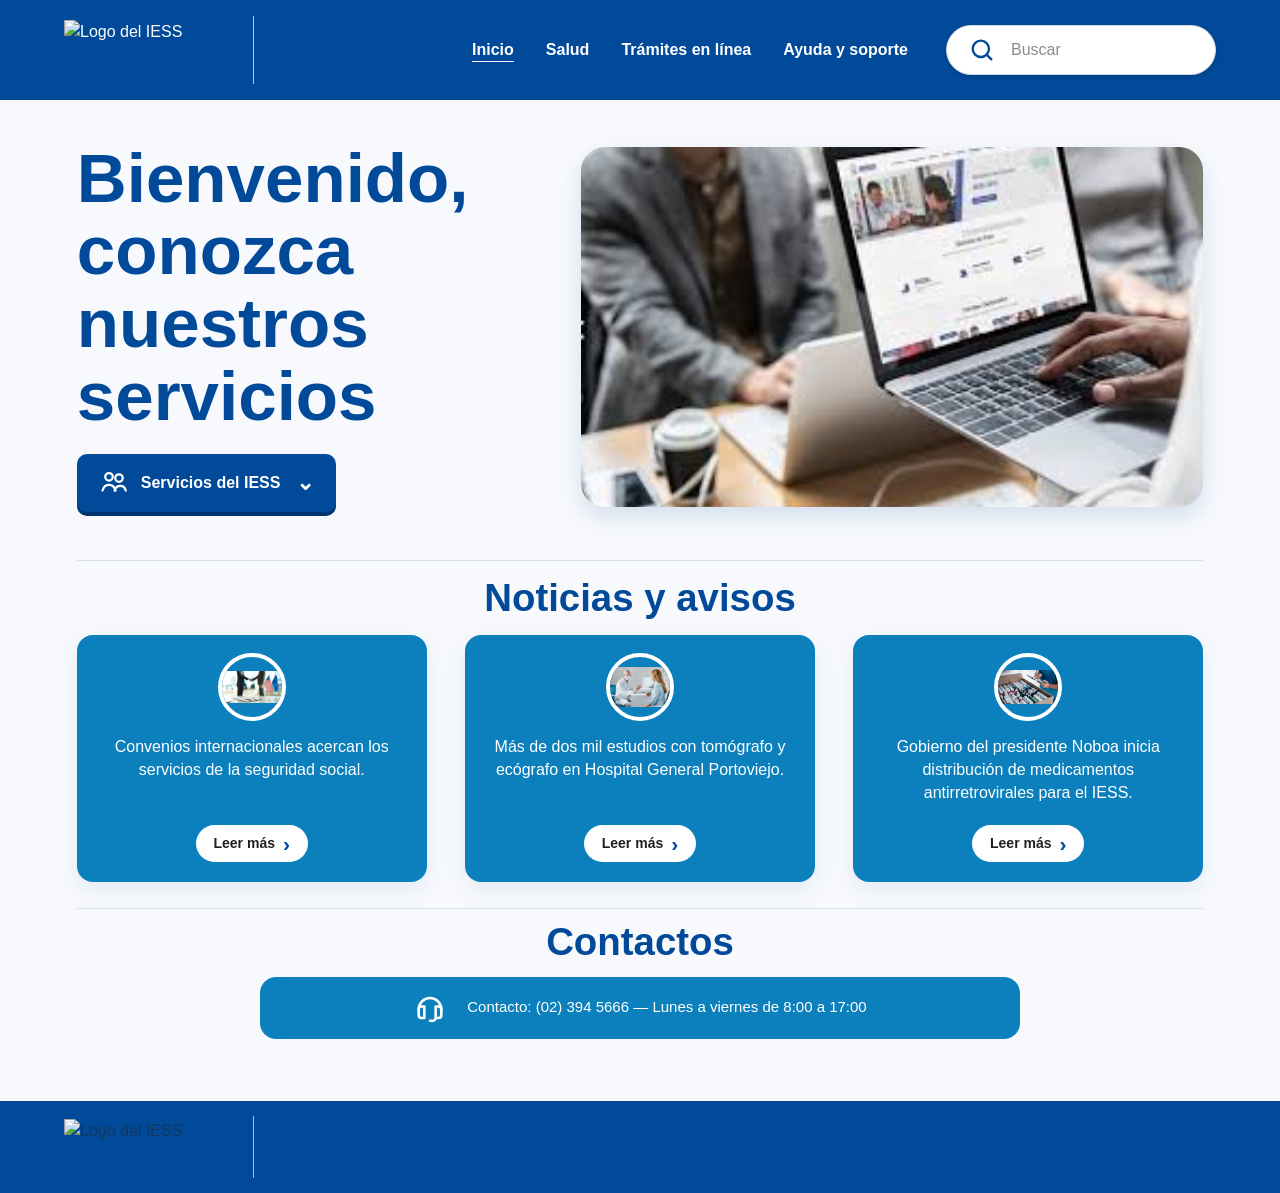
==== commit 9597cfe3: "Actualización html empleadores para conexión con css para aplicación de Flexbox y Media Queries" ====
--- a/index.html
+++ b/index.html
@@ -178,7 +178,7 @@
         <div class="hero-image">
 
           <img
-            src="./img/01-banner-principal.jpeg"
+            src="./img/01_banner_principal.jpeg"
             alt="Persona consultando los servicios digitales del IESS"
           >
 
@@ -207,7 +207,7 @@
           <article class="news-card">
 
             <img
-              src="./img/02-noticia-convenios.jpeg"
+              src="./img/02_noticia_convenios.jpeg"
               alt="Convenios internacionales"
             >
 
@@ -231,7 +231,7 @@
           <article class="news-card">
 
             <img
-              src="./img/03-noticia-hospital.jpeg"
+              src="./img/03_noticia_hospital.jpeg"
               alt="Atención hospitalaria"
             >
 
@@ -255,7 +255,7 @@
           <article class="news-card">
 
             <img
-              src="./img/04-noticia-medicamentos.avif"
+              src="./img/04_noticia_medicamentos.avif"
               alt="Distribución de medicamentos"
             >
 
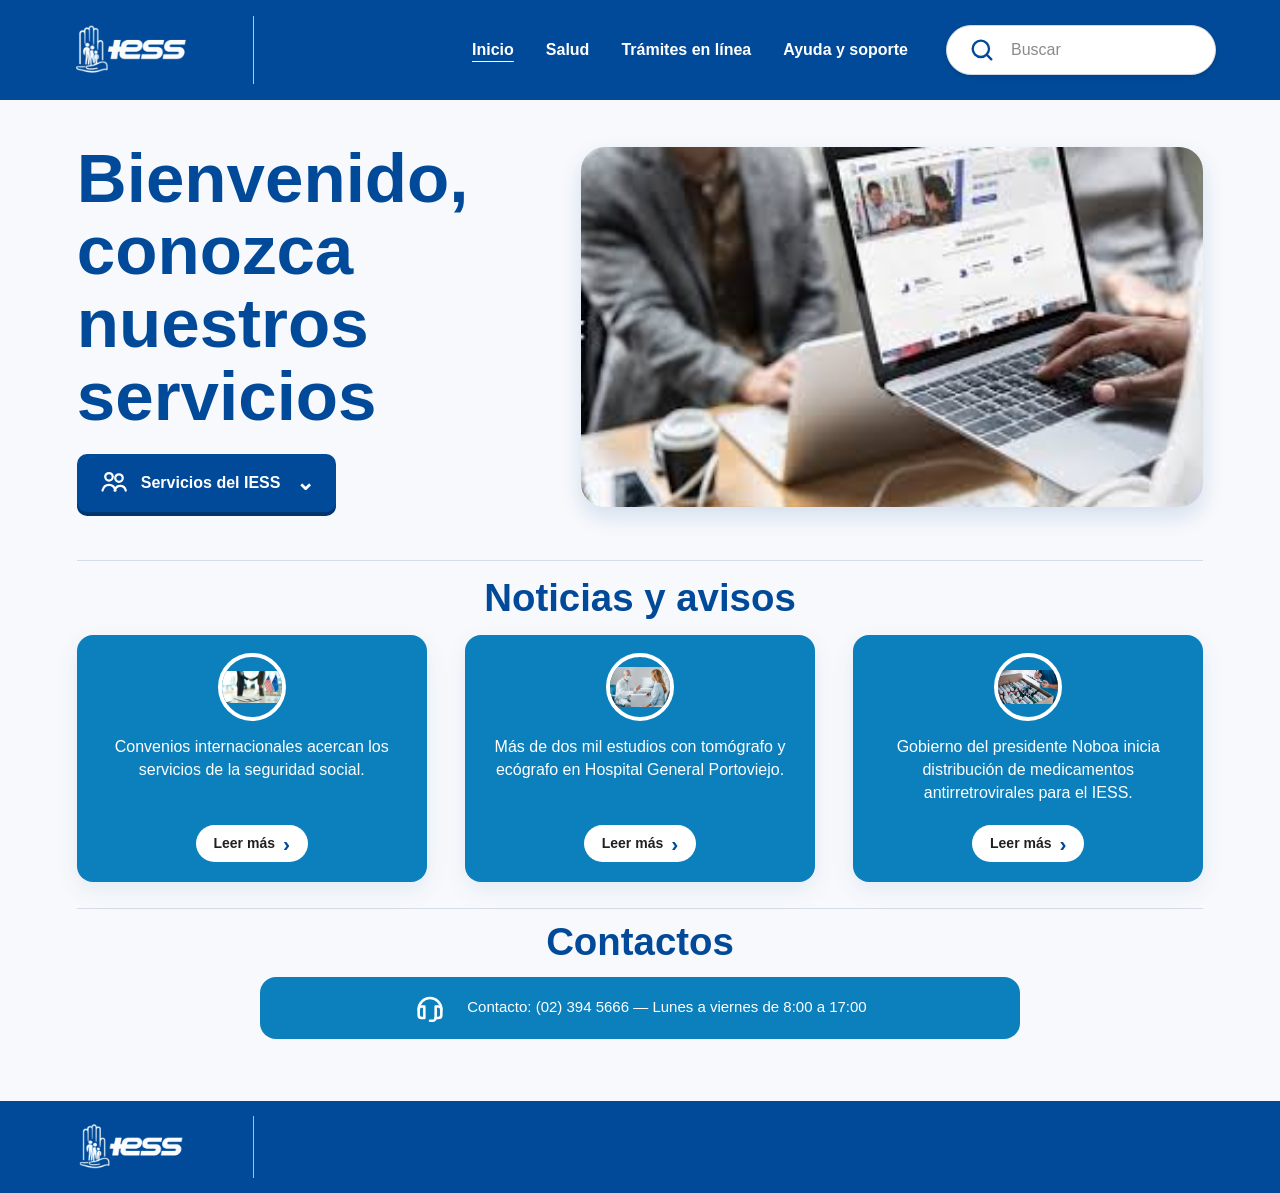
==== commit 37963f99: "ss" ====
--- a/index.html
+++ b/index.html
@@ -52,7 +52,7 @@
         aria-label="Ir a la página de inicio"
       >
         <img
-          src="./img/iess.png"
+          src="./img/Iess.png"
           alt="Logo del IESS"
         >
       </a>
@@ -327,7 +327,7 @@
       <div class="footer-brand">
 
         <img
-          src="./img/iess.png"
+          src="./img/Iess.png"
           alt="Logo del IESS"
         >
 
